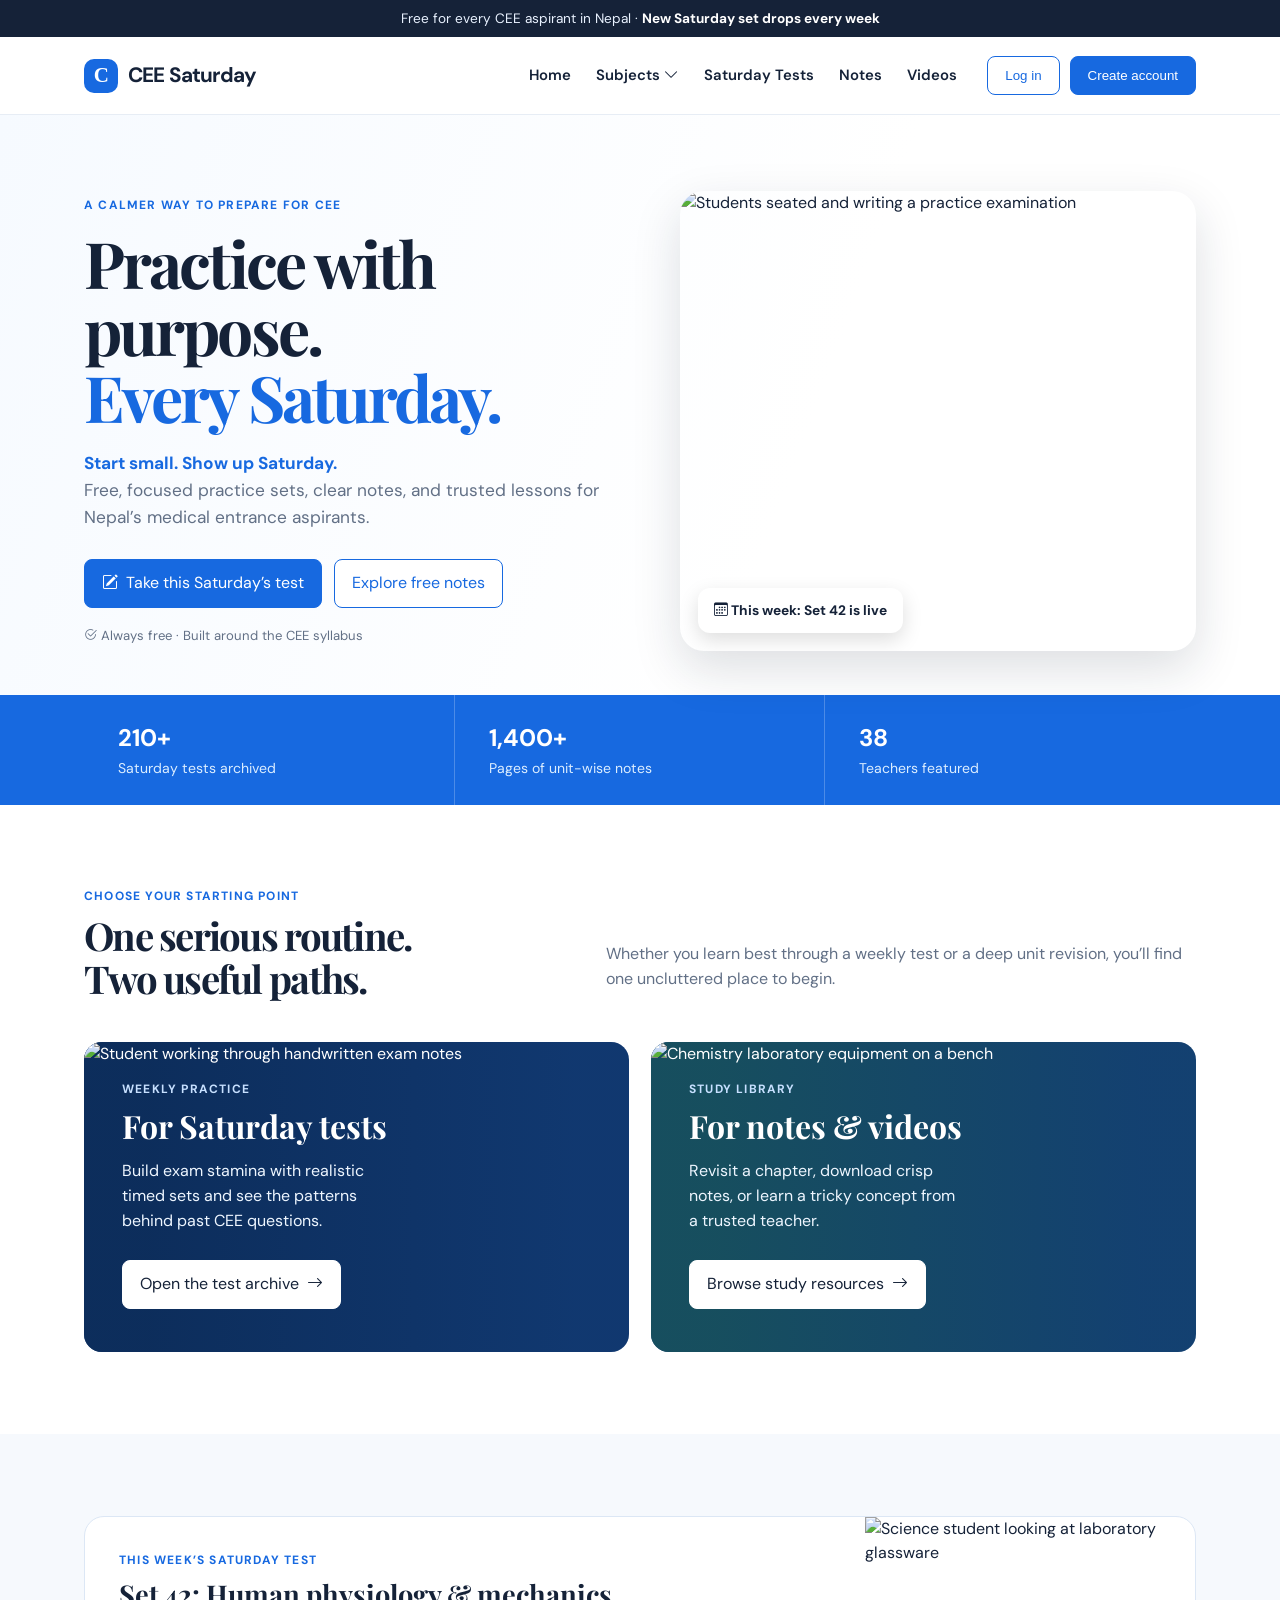
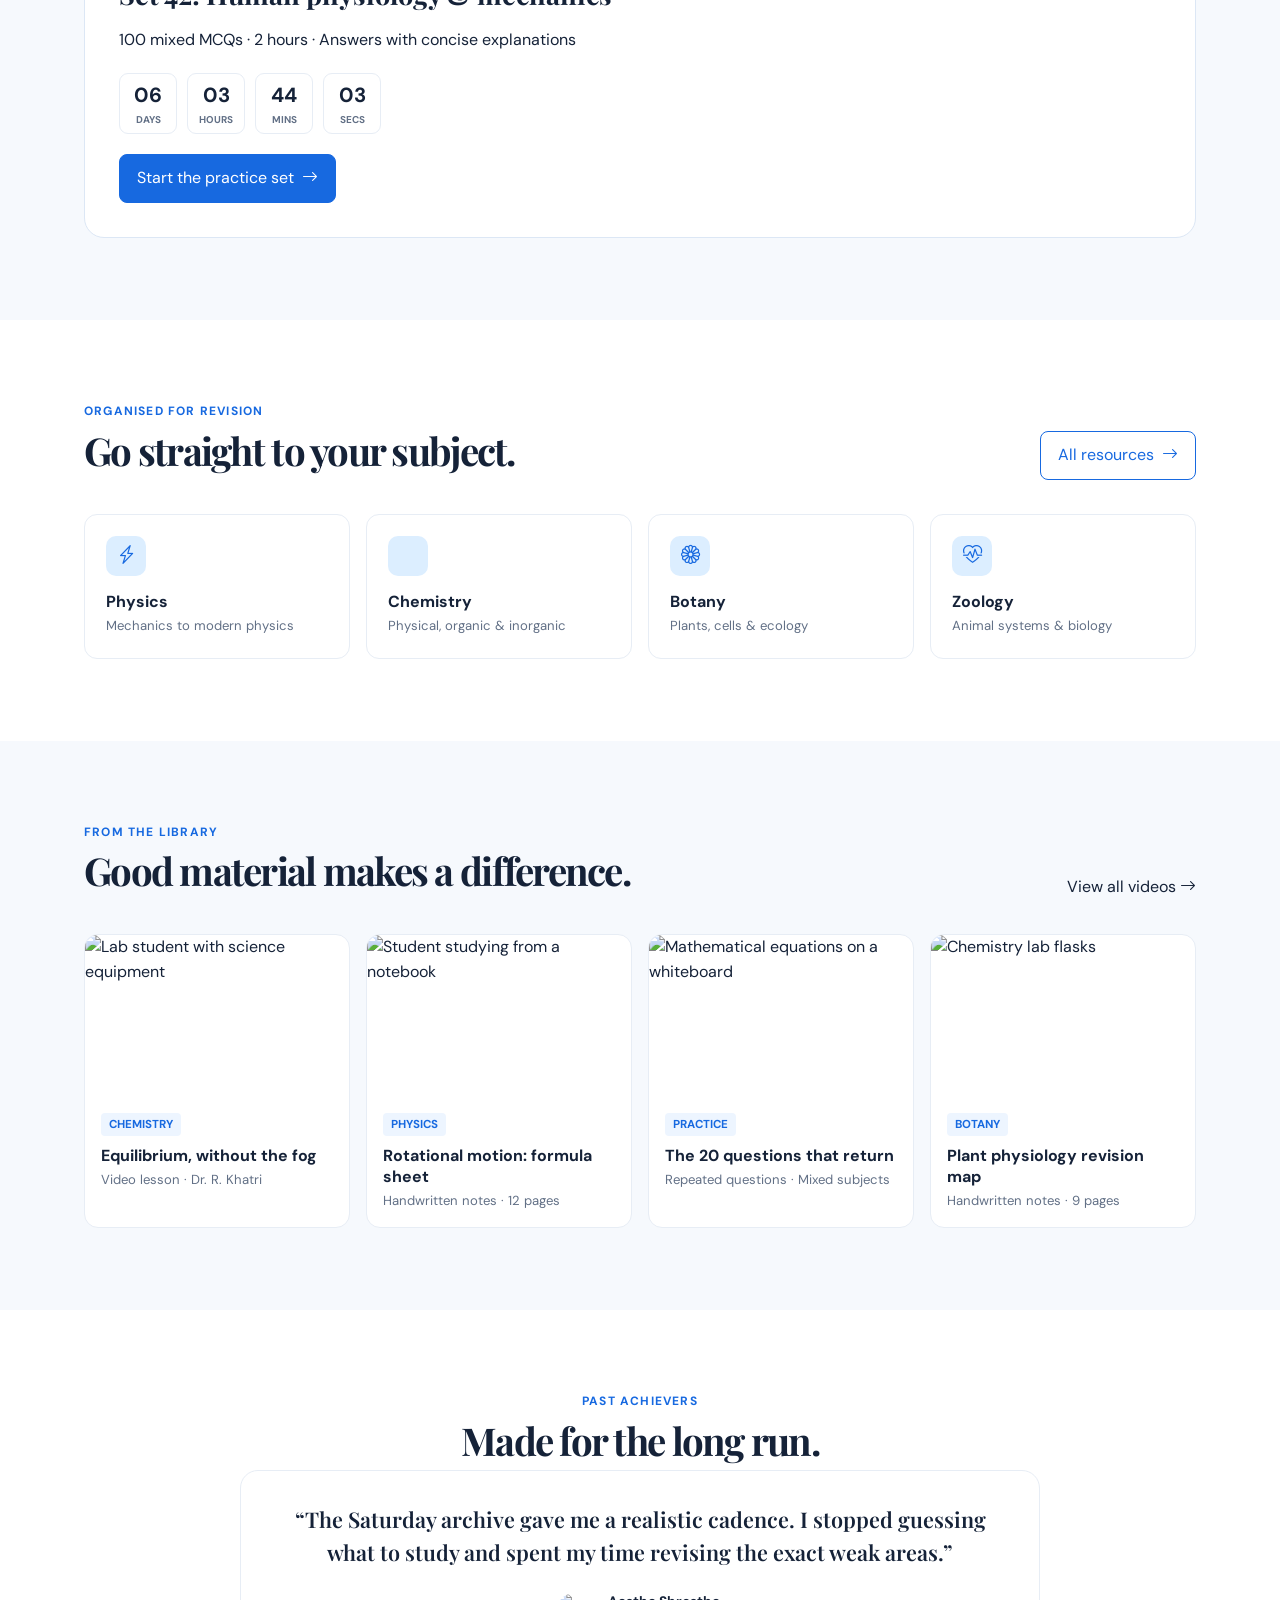
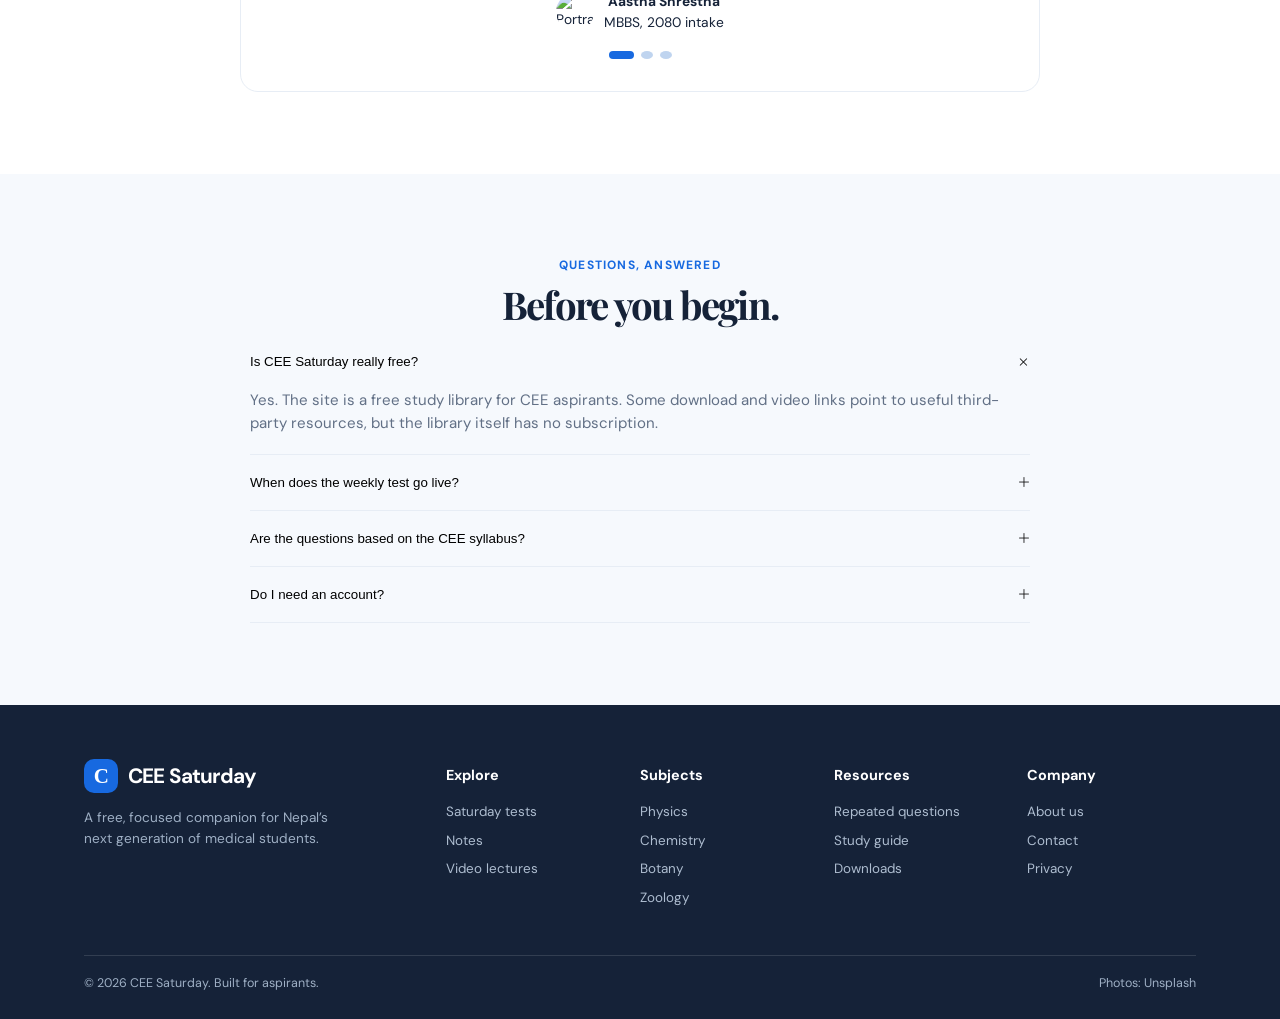
==== index.html @ 225acee4 "Initial commit" ====
<!doctype html><html lang="en"><head><meta charset="utf-8"><meta name="viewport" content="width=device-width,initial-scale=1"><title>CEE Saturday — Practice with purpose</title><meta name="description" content="Free Saturday practice sets, CEE notes and video lectures for Nepal medical entrance aspirants."><link rel="stylesheet" href="https://cdn.jsdelivr.net/npm/bootstrap-icons@1.11.3/font/bootstrap-icons.min.css"><link rel="stylesheet" href="styles.css"></head><body>
<div class="announcement">Free for every CEE aspirant in Nepal · <strong>New Saturday set drops every week</strong></div><header class="navbar"><div class="container nav-inner"><a class="brand" href="index.html"><span class="brand-mark">C</span>CEE Saturday</a><nav class="nav-links"><a href="index.html">Home</a><div class="subject-menu"><button class="subject-toggle">Subjects <i class="bi bi-chevron-down"></i></button><div class="mega"><a href="notes.html?subject=physics"><b>Physics</b>Notes · Videos · Questions</a><a href="notes.html?subject=chemistry"><b>Chemistry</b>Notes · Videos · Questions</a><a href="notes.html?subject=botany"><b>Botany</b>Notes · Videos · Questions</a><a href="notes.html?subject=zoology"><b>Zoology</b>Notes · Videos · Questions</a></div></div><a href="saturday-tests.html">Saturday Tests</a><a href="notes.html">Notes</a><a href="videos.html">Videos</a></nav><div class="nav-actions"><button class="btn btn-outline" data-auth>Log in</button><button class="btn" data-auth>Create account</button></div><button class="mobile-toggle" aria-label="Open navigation"><i class="bi bi-list"></i></button></div></header>
<main><section class="hero"><div class="container hero-grid"><div><div class="eyebrow">A calmer way to prepare for CEE</div><h1>Practice with purpose.<br><em>Every Saturday.</em></h1><p><span class="typing" id="typewriter">Start small. Show up Saturday.</span><br>Free, focused practice sets, clear notes, and trusted lessons for Nepal’s medical entrance aspirants.</p><div class="hero-actions"><a href="saturday-tests.html" class="btn"><i class="bi bi-pencil-square"></i> Take this Saturday’s test</a><a href="notes.html" class="btn btn-outline">Explore free notes</a></div><div class="hero-note"><i class="bi bi-check2-circle"></i> Always free · Built around the CEE syllabus</div></div><div class="hero-photo"><img src="https://images.unsplash.com/photo-1529390079861-591de354faf5?auto=format&fit=crop&w=1000&q=85" alt="Students seated and writing a practice examination"><div class="photo-label"><i class="bi bi-calendar3"></i> This week: Set 42 is live</div></div></div></section>
<section class="stats"><div class="container stats-grid"><div class="stat"><strong>210+</strong><span>Saturday tests archived</span></div><div class="stat"><strong>1,400+</strong><span>Pages of unit-wise notes</span></div><div class="stat"><strong>38</strong><span>Teachers featured</span></div></div></section>
<section class="section"><div class="container"><div class="section-top"><div><div class="eyebrow">Choose your starting point</div><h2>One serious routine.<br>Two useful paths.</h2></div><p class="section-sub">Whether you learn best through a weekly test or a deep unit revision, you’ll find one uncluttered place to begin.</p></div><div class="path-grid"><article class="path"><img src="https://images.unsplash.com/photo-1434030216411-0b793f4b4173?auto=format&fit=crop&w=1000&q=85" alt="Student working through handwritten exam notes"><div class="eyebrow" style="color:#c7e0ff">WEEKLY PRACTICE</div><h3>For Saturday tests</h3><p>Build exam stamina with realistic timed sets and see the patterns behind past CEE questions.</p><a class="btn" href="saturday-tests.html">Open the test archive <i class="bi bi-arrow-right"></i></a></article><article class="path"><img src="https://images.unsplash.com/photo-1532187863486-abf9dbad1b69?auto=format&fit=crop&w=1000&q=85" alt="Chemistry laboratory equipment on a bench"><div class="eyebrow" style="color:#c7e0ff">STUDY LIBRARY</div><h3>For notes & videos</h3><p>Revisit a chapter, download crisp notes, or learn a tricky concept from a trusted teacher.</p><a class="btn" href="notes.html">Browse study resources <i class="bi bi-arrow-right"></i></a></article></div></div></section>
<section class="section alt"><div class="container"><div class="test-banner"><div class="test-copy"><div class="eyebrow">This week’s Saturday test</div><h3>Set 42: Human physiology & mechanics</h3><p>100 mixed MCQs · 2 hours · Answers with concise explanations</p><div class="countdown"><span id="days">00<small>days</small></span><span id="hours">00<small>hours</small></span><span id="mins">00<small>mins</small></span><span id="secs">00<small>secs</small></span></div><a href="#" id="launchTest" class="btn">Start the practice set <i class="bi bi-arrow-right"></i></a></div><div class="test-photo"><img src="https://images.unsplash.com/photo-1532094349884-543bc11b234d?auto=format&fit=crop&w=700&q=85" alt="Science student looking at laboratory glassware"></div></div></div></section>
<section class="section"><div class="container"><div class="section-top"><div><div class="eyebrow">Organised for revision</div><h2>Go straight to your subject.</h2></div><a class="btn btn-outline" href="notes.html">All resources <i class="bi bi-arrow-right"></i></a></div><div class="subject-grid"><a class="subject-card" href="notes.html?subject=physics"><div class="subject-icon"><i class="bi bi-lightning-charge"></i></div><h3>Physics</h3><p>Mechanics to modern physics</p></a><a class="subject-card" href="notes.html?subject=chemistry"><div class="subject-icon"><i class="bi bi-flask"></i></div><h3>Chemistry</h3><p>Physical, organic & inorganic</p></a><a class="subject-card" href="notes.html?subject=botany"><div class="subject-icon"><i class="bi bi-flower1"></i></div><h3>Botany</h3><p>Plants, cells & ecology</p></a><a class="subject-card" href="notes.html?subject=zoology"><div class="subject-icon"><i class="bi bi-heart-pulse"></i></div><h3>Zoology</h3><p>Animal systems & biology</p></a></div></div></section>
<section class="section alt"><div class="container"><div class="section-top"><div><div class="eyebrow">From the library</div><h2>Good material makes a difference.</h2></div><a href="videos.html">View all videos <i class="bi bi-arrow-right"></i></a></div><div class="featured-grid"><article class="feature"><img src="https://images.unsplash.com/photo-1532094349884-543bc11b234d?auto=format&fit=crop&w=500&q=80" alt="Lab student with science equipment"><div class="feature-body"><span class="tag">CHEMISTRY</span><h3>Equilibrium, without the fog</h3><p>Video lesson · Dr. R. Khatri</p></div></article><article class="feature"><img src="https://images.unsplash.com/photo-1516321318423-f06f85e504b3?auto=format&fit=crop&w=500&q=80" alt="Student studying from a notebook"><div class="feature-body"><span class="tag">PHYSICS</span><h3>Rotational motion: formula sheet</h3><p>Handwritten notes · 12 pages</p></div></article><article class="feature"><img src="https://images.unsplash.com/photo-1509223197845-458d87318791?auto=format&fit=crop&w=500&q=80" alt="Mathematical equations on a whiteboard"><div class="feature-body"><span class="tag">PRACTICE</span><h3>The 20 questions that return</h3><p>Repeated questions · Mixed subjects</p></div></article><article class="feature"><img src="https://images.unsplash.com/photo-1532187863486-abf9dbad1b69?auto=format&fit=crop&w=500&q=80" alt="Chemistry lab flasks"><div class="feature-body"><span class="tag">BOTANY</span><h3>Plant physiology revision map</h3><p>Handwritten notes · 9 pages</p></div></article></div></div></section>
<section class="section"><div class="container"><div style="text-align:center"><div class="eyebrow">Past achievers</div><h2>Made for the long run.</h2></div><div class="testimonial"><p class="quote" id="quote">“The Saturday archive gave me a realistic cadence. I stopped guessing what to study and spent my time revising the exact weak areas.”</p><div class="person"><img src="https://images.unsplash.com/photo-1494790108377-be9c29b29330?auto=format&fit=crop&w=100&q=80" alt="Portrait of Aastha Shrestha"><span><strong id="personName">Aastha Shrestha</strong><br><span id="personRole">MBBS, 2080 intake</span></span></div><div class="dots"><button class="active" aria-label="Testimonial 1"></button><button aria-label="Testimonial 2"></button><button aria-label="Testimonial 3"></button></div></div></div></section>
<section class="section alt"><div class="container"><div style="text-align:center"><div class="eyebrow">Questions, answered</div><h2>Before you begin.</h2></div><div class="faq"><div class="faq-item open"><button class="faq-q">Is CEE Saturday really free? <i class="bi bi-plus-lg"></i></button><div class="faq-a">Yes. The site is a free study library for CEE aspirants. Some download and video links point to useful third-party resources, but the library itself has no subscription.</div></div><div class="faq-item"><button class="faq-q">When does the weekly test go live? <i class="bi bi-plus-lg"></i></button><div class="faq-a">A fresh practice set is published every Saturday at 9:00 AM Nepal time. Earlier sets remain available in the archive.</div></div><div class="faq-item"><button class="faq-q">Are the questions based on the CEE syllabus? <i class="bi bi-plus-lg"></i></button><div class="faq-a">Yes. The practice sets and resources are organised around Physics, Chemistry, Botany, and Zoology units commonly covered in CEE preparation.</div></div><div class="faq-item"><button class="faq-q">Do I need an account? <i class="bi bi-plus-lg"></i></button><div class="faq-a">No. You can browse everything without an account. An account could be used later to save progress when a real authentication service is connected.</div></div></div></div></section></main>
<footer><div class="container"><div class="footer-grid"><div><a class="brand" href="index.html"><span class="brand-mark">C</span>CEE Saturday</a><p>A free, focused companion for Nepal’s next generation of medical students.</p></div><div class="footer-col"><h4>Explore</h4><a href="saturday-tests.html">Saturday tests</a><a href="notes.html">Notes</a><a href="videos.html">Video lectures</a></div><div class="footer-col"><h4>Subjects</h4><a href="notes.html?subject=physics">Physics</a><a href="notes.html?subject=chemistry">Chemistry</a><a href="notes.html?subject=botany">Botany</a><a href="notes.html?subject=zoology">Zoology</a></div><div class="footer-col"><h4>Resources</h4><a href="saturday-tests.html#repeated">Repeated questions</a><a href="#faq">Study guide</a><a href="notes.html">Downloads</a></div><div class="footer-col"><h4>Company</h4><a href="#">About us</a><a href="#">Contact</a><a href="#">Privacy</a></div></div><div class="footer-bottom"><span>© 2026 CEE Saturday. Built for aspirants.</span><span>Photos: Unsplash</span></div></div></footer>
<div class="modal" id="authModal" role="dialog" aria-modal="true" aria-labelledby="authTitle"><div class="modal-card"><button id="closeModal" class="close" aria-label="Close">×</button><h2 id="authTitle">Welcome to CEE Saturday</h2><p>Save your practice journey when sign-in is connected.</p><label for="authEmail">Email address</label><input id="authEmail" type="email" placeholder="you@example.com"><button class="btn" style="width:100%">Continue with email</button><div class="auth-social"><button><i class="bi bi-google"></i> Continue with Google</button><button><i class="bi bi-facebook"></i> Continue with Facebook</button></div><p class="auth-note">Demo interface only: Google, Facebook, and email sign-in require an auth service such as Firebase Auth to work.</p></div></div><div class="loader-overlay" id="loader"><div><div class="loader-ring"></div><div class="loader-text" id="loaderText">Loading Physics · Chemistry · Botany · Zoology</div><div class="loader-sub" id="loaderSub">Preparing your practice set</div></div></div><script src="script.js"></script></body></html>
---- styles.css ----
@import url('https://fonts.googleapis.com/css2?family=DM+Sans:wght@400;500;600;700&family=Playfair+Display:wght@600;700&display=swap');
:root{--blue:#1769e0;--ink:#152238;--muted:#627086;--line:#e7edf5;--pale:#f6f9fd;--aqua:#dceeff;--yellow:#fff0ba;--radius:18px}*{box-sizing:border-box}html{scroll-behavior:smooth}body{margin:0;font-family:'DM Sans',sans-serif;color:var(--ink);background:#fff;line-height:1.55;animation:pageFadeIn .45s ease}@keyframes pageFadeIn{from{opacity:0;transform:translateY(6px)}to{opacity:1;transform:none}}a{color:inherit;text-decoration:none}img{max-width:100%;display:block}.container{max-width:1160px;margin:auto;padding:0 24px}.announcement{background:#152238;color:#e9f2ff;text-align:center;font-size:.85rem;padding:8px}.announcement strong{color:white}.navbar{height:78px;border-bottom:1px solid var(--line);display:flex;align-items:center;background:rgba(255,255,255,.96);position:sticky;top:0;z-index:20}.nav-inner{display:flex;align-items:center;width:100%;gap:30px}.brand{font-size:1.3rem;font-weight:700;letter-spacing:-.04em;display:flex;align-items:center;gap:10px;white-space:nowrap}.brand-mark{width:34px;height:34px;background:var(--blue);border-radius:10px;color:#fff;display:grid;place-items:center;font-family:Georgia;font-size:21px}.nav-links{display:flex;align-items:center;gap:25px;margin-left:auto;font-size:.93rem;font-weight:600}.nav-links>a,.subject-toggle{padding:26px 0;cursor:pointer;border:0;background:transparent;color:var(--ink);font:inherit}.nav-links>a:hover,.subject-toggle:hover{color:var(--blue)}.nav-actions{display:flex;gap:10px}.btn{display:inline-flex;align-items:center;justify-content:center;gap:8px;border:1px solid var(--blue);background:var(--blue);color:#fff;border-radius:8px;padding:11px 17px;font:600 .9rem inherit;cursor:pointer;transition:.2s}.btn:hover{transform:translateY(-1px);background:#0759c8}.btn-outline{background:#fff;color:var(--blue)}.btn-outline:hover{background:#eef6ff}.btn-dark{background:#152238;border-color:#152238}.mega{position:absolute;top:69px;left:50%;transform:translateX(-50%);width:min(720px,90vw);padding:20px;background:#fff;border:1px solid var(--line);box-shadow:0 20px 50px #12213a24;border-radius:0 0 16px 16px;display:none;grid-template-columns:repeat(4,1fr);gap:10px}.subject-menu{position:relative}.subject-menu:hover .mega,.subject-menu:focus-within .mega{display:grid}.mega a{padding:14px;border-radius:10px;background:var(--pale);font-size:.82rem}.mega a:hover{background:var(--aqua);color:var(--blue)}.mega b{display:block;font-size:.96rem;margin-bottom:4px}.mobile-toggle{display:none;margin-left:auto;border:0;background:none;font-size:1.5rem}.hero{padding:76px 0 44px;background:linear-gradient(110deg,#f6faff 0%,#fff 62%)}.hero-grid{display:grid;grid-template-columns:1.02fr .98fr;gap:58px;align-items:center}.eyebrow{color:var(--blue);font-weight:700;text-transform:uppercase;letter-spacing:.1em;font-size:.75rem}.hero h1,h2{letter-spacing:-.045em;line-height:1.12}.hero h1{font:700 clamp(2.65rem,5vw,4.6rem)/1.05 'Playfair Display',serif;margin:14px 0 20px}.hero h1 em{color:var(--blue);font-style:normal}.hero p{color:var(--muted);font-size:1.08rem;max-width:520px}.typing{color:var(--blue);font-weight:700;display:inline-block;min-width:190px}.hero-actions{display:flex;gap:12px;flex-wrap:wrap;margin-top:28px}.hero-note{margin-top:18px;font-size:.82rem;color:var(--muted)}.hero-photo{height:460px;border-radius:24px;overflow:hidden;position:relative;box-shadow:0 18px 48px #15223825}.hero-photo img{width:100%;height:100%;object-fit:cover}.photo-label{position:absolute;bottom:18px;left:18px;background:#fff;padding:12px 16px;border-radius:12px;box-shadow:0 7px 20px #0002;font-size:.86rem;font-weight:700}.stats{background:var(--blue);color:#fff}.stats-grid{display:grid;grid-template-columns:repeat(3,1fr)}.stat{padding:24px 34px;border-right:1px solid #ffffff3b}.stat:last-child{border:0}.stat strong{font-size:1.5rem;display:block}.stat span{font-size:.88rem;color:#dceeff}.section{padding:82px 0}.section.alt{background:var(--pale)}.section-top{display:flex;align-items:end;justify-content:space-between;gap:20px;margin-bottom:34px}.section h2{font:700 clamp(2rem,3vw,2.8rem)/1.12 'Playfair Display',serif;margin:8px 0}.section-sub{color:var(--muted);max-width:590px}.path-grid{display:grid;grid-template-columns:1fr 1fr;gap:22px}.path{min-height:310px;border-radius:var(--radius);padding:38px;color:#fff;position:relative;overflow:hidden;background:#123c77}.path:before{content:'';position:absolute;inset:0;background:linear-gradient(90deg,#0c2c59e8 12%,#0c2c5940 90%)}.path:nth-child(2):before{background:linear-gradient(90deg,#17505ce8 12%,#17505c3c 90%)}.path img{position:absolute;inset:0;width:100%;height:100%;object-fit:cover;z-index:0}.path>*:not(img){position:relative;z-index:1}.path h3{font:700 2rem/1.1 'Playfair Display',serif;margin:10px 0}.path p{max-width:270px;color:#eef6ff}.path .btn{margin-top:10px;background:#fff;color:var(--ink);border-color:#fff}.test-banner{border:1px solid #dce7f5;border-radius:20px;overflow:hidden;display:grid;grid-template-columns:1fr 330px;background:#fff}.test-copy{padding:34px}.test-copy h3{font:700 1.7rem 'Playfair Display',serif;margin:7px 0}.countdown{display:flex;gap:10px;margin:20px 0}.countdown span{border:1px solid var(--line);border-radius:9px;width:58px;padding:6px;text-align:center;font-size:1.28rem;font-weight:700}.countdown small{display:block;color:var(--muted);font-size:.62rem;text-transform:uppercase}.test-photo{height:100%}.test-photo img{height:100%;width:100%;object-fit:cover}.subject-grid,.featured-grid{display:grid;grid-template-columns:repeat(4,1fr);gap:16px}.subject-card{background:#fff;border:1px solid var(--line);padding:21px;border-radius:13px;transition:.2s}.subject-card:hover{border-color:var(--blue);box-shadow:0 10px 24px #1c69d61a;transform:translateY(-2px)}.subject-icon{background:var(--aqua);color:var(--blue);width:40px;height:40px;border-radius:10px;display:grid;place-items:center;font-size:1.2rem}.subject-card h3{margin:14px 0 2px;font-size:1rem}.subject-card p{font-size:.82rem;color:var(--muted);margin:0}.feature{border:1px solid var(--line);border-radius:14px;overflow:hidden;background:#fff}.feature img{height:160px;width:100%;object-fit:cover}.feature-body{padding:16px}.tag{font-size:.72rem;font-weight:700;color:var(--blue);background:#edf5ff;padding:4px 8px;border-radius:4px}.feature h3{font-size:1rem;line-height:1.3;margin:10px 0 3px}.feature p{font-size:.82rem;color:var(--muted);margin:0}.testimonial{background:#fff;border:1px solid var(--line);border-radius:18px;padding:32px;max-width:800px;margin:auto;text-align:center}.quote{font:600 1.35rem/1.55 'Playfair Display',serif;margin:0}.person{display:flex;gap:10px;justify-content:center;align-items:center;margin-top:21px;font-size:.86rem}.person img{height:38px;width:38px;object-fit:cover;border-radius:50%}.dots{display:flex;justify-content:center;gap:7px;margin-top:18px}.dots button{height:8px;width:8px;border-radius:50%;border:0;background:#bfd4ef;cursor:pointer}.dots button.active{width:25px;border-radius:8px;background:var(--blue)}.faq{max-width:780px;margin:auto}.faq-item{border-bottom:1px solid var(--line)}.faq-q{width:100%;border:0;background:none;padding:20px 0;text-align:left;font:600 1rem inherit;display:flex;justify-content:space-between;cursor:pointer}.faq-a{display:none;color:var(--muted);padding:0 30px 19px 0;font-size:.94rem}.faq-item.open .faq-a{display:block}.faq-item.open .faq-q i{transform:rotate(45deg)}footer{background:#152238;color:#d4deec;padding:54px 0 26px}footer .brand{color:#fff}footer p{color:#9fb0c5;font-size:.85rem;max-width:260px}.footer-grid{display:grid;grid-template-columns:2fr repeat(4,1fr);gap:25px}.footer-col h4{color:#fff;font-size:.9rem;margin:5px 0 15px}.footer-col a{display:block;color:#aebdd0;font-size:.84rem;margin:8px 0}.footer-col a:hover{color:#fff}.footer-bottom{border-top:1px solid #ffffff20;margin-top:38px;padding-top:18px;font-size:.78rem;color:#9fb0c5;display:flex;justify-content:space-between}.page-head{padding:70px 0 45px;background:var(--pale)}.page-head h1{font:700 clamp(2.5rem,4vw,3.8rem)/1.1 'Playfair Display',serif;letter-spacing:-.04em;margin:10px 0}.filterbar{display:flex;gap:9px;flex-wrap:wrap;margin-bottom:28px}.filter{border:1px solid var(--line);background:#fff;border-radius:30px;padding:8px 15px;cursor:pointer;font:600 .84rem inherit;color:var(--muted)}.filter.active,.filter:hover{background:var(--blue);color:#fff;border-color:var(--blue)}.archive-grid{display:grid;grid-template-columns:repeat(3,1fr);gap:18px}.archive-card{border:1px solid var(--line);border-radius:14px;padding:21px;background:#fff}.archive-card h3{margin:10px 0;font-size:1.15rem}.archive-card p{color:var(--muted);font-size:.88rem}.meta{display:flex;gap:10px;color:var(--muted);font-size:.78rem;margin-bottom:15px}.repeat-list{display:grid;gap:12px}.repeat-q{border:1px solid var(--line);border-radius:12px;padding:17px;display:flex;justify-content:space-between;gap:15px;align-items:center}.repeat-q h3{font-size:.98rem;margin:3px 0}.appear{white-space:nowrap;text-align:right;font-size:.77rem;color:var(--blue);font-weight:700}.note-card{display:flex;border:1px solid var(--line);border-radius:13px;overflow:hidden;background:#fff}.note-card img{width:130px;object-fit:cover}.note-card>div{padding:16px}.note-card h3{font-size:1rem;margin:7px 0}.note-card p{font-size:.8rem;margin:0 0 8px;color:var(--muted)}.video-card{border:1px solid var(--line);border-radius:14px;overflow:hidden}.video-thumb{position:relative}.video-thumb img{width:100%;height:170px;object-fit:cover}.play{position:absolute;inset:0;margin:auto;width:45px;height:45px;border-radius:50%;background:#fff;color:var(--blue);display:grid;place-items:center}.video-card>div:last-child{padding:15px}.video-card h3{font-size:1rem;margin:8px 0}.video-card p{font-size:.82rem;color:var(--muted);margin:0}.modal{position:fixed;inset:0;background:#0a1729aa;z-index:50;display:none;place-items:center;padding:16px}.modal.show{display:grid}.modal-card{position:relative;width:min(430px,100%);background:#fff;border-radius:17px;padding:31px}.close{position:absolute;right:16px;top:13px;border:0;background:none;font-size:1.5rem;cursor:pointer}.modal-card h2{font:700 1.8rem 'Playfair Display',serif;margin:0 0 5px}.modal-card p{color:var(--muted);font-size:.87rem}.modal input{width:100%;border:1px solid #ccd7e5;border-radius:7px;padding:11px;margin:6px 0 12px;font:inherit}.auth-social{display:grid;grid-template-columns:1fr 1fr;gap:8px;margin-top:14px}.auth-social button{padding:10px;background:#fff;border:1px solid var(--line);border-radius:7px;font:600 .83rem inherit;cursor:pointer}.auth-note{font-size:.72rem!important;margin-top:14px}.loader-overlay{position:fixed;inset:0;background:#122640f2;color:#fff;z-index:60;display:none;place-items:center;text-align:center}.loader-overlay.show{display:grid}.loader-ring{width:54px;height:54px;border:4px solid #ffffff33;border-top-color:#6cb5ff;border-radius:50%;animation:spin 1s linear infinite;margin:auto}.loader-text{margin-top:20px;font-size:1.05rem;font-weight:600}.loader-sub{color:#b5d8ff;font-size:.87rem}.loader-ready{color:#9ff0bc}@keyframes spin{to{transform:rotate(360deg)}}
@media(max-width:800px){.navbar{height:66px}.nav-links,.nav-actions{display:none}.mobile-toggle{display:block}.navbar.open .nav-links{display:flex;position:absolute;top:65px;left:0;right:0;background:#fff;padding:10px 24px 20px;flex-direction:column;align-items:flex-start;gap:0;border-bottom:1px solid var(--line)}.navbar.open .nav-links>a,.navbar.open .subject-toggle{padding:10px 0}.navbar.open .mega{display:none!important}.navbar.open .nav-actions{display:flex;position:absolute;top:258px;left:0;right:0;background:#fff;padding:0 24px 20px;border-bottom:1px solid var(--line)}.hero{padding-top:48px}.hero-grid,.path-grid,.test-banner{grid-template-columns:1fr}.hero-photo{height:300px;order:-1}.stats-grid{grid-template-columns:1fr}.stat{border-right:0;border-bottom:1px solid #ffffff3b;padding:15px 24px}.subject-grid,.featured-grid{grid-template-columns:1fr 1fr}.archive-grid{grid-template-columns:1fr}.test-photo{height:190px}.footer-grid{grid-template-columns:1fr 1fr}.footer-grid>div:first-child{grid-column:span 2}.page-head{padding:45px 0 32px}.repeat-q{align-items:flex-start;flex-direction:column}.appear{text-align:left}.section{padding:58px 0}}@media(max-width:480px){.container{padding:0 18px}.hero h1{font-size:2.65rem}.subject-grid,.featured-grid{grid-template-columns:1fr}.footer-grid{grid-template-columns:1fr 1fr}.nav-actions .btn{padding:9px 11px}.countdown span{width:52px}.note-card img{width:110px}}@media(prefers-reduced-motion:reduce){*,html{scroll-behavior:auto!important;animation-duration:.001ms!important;transition:none!important}}
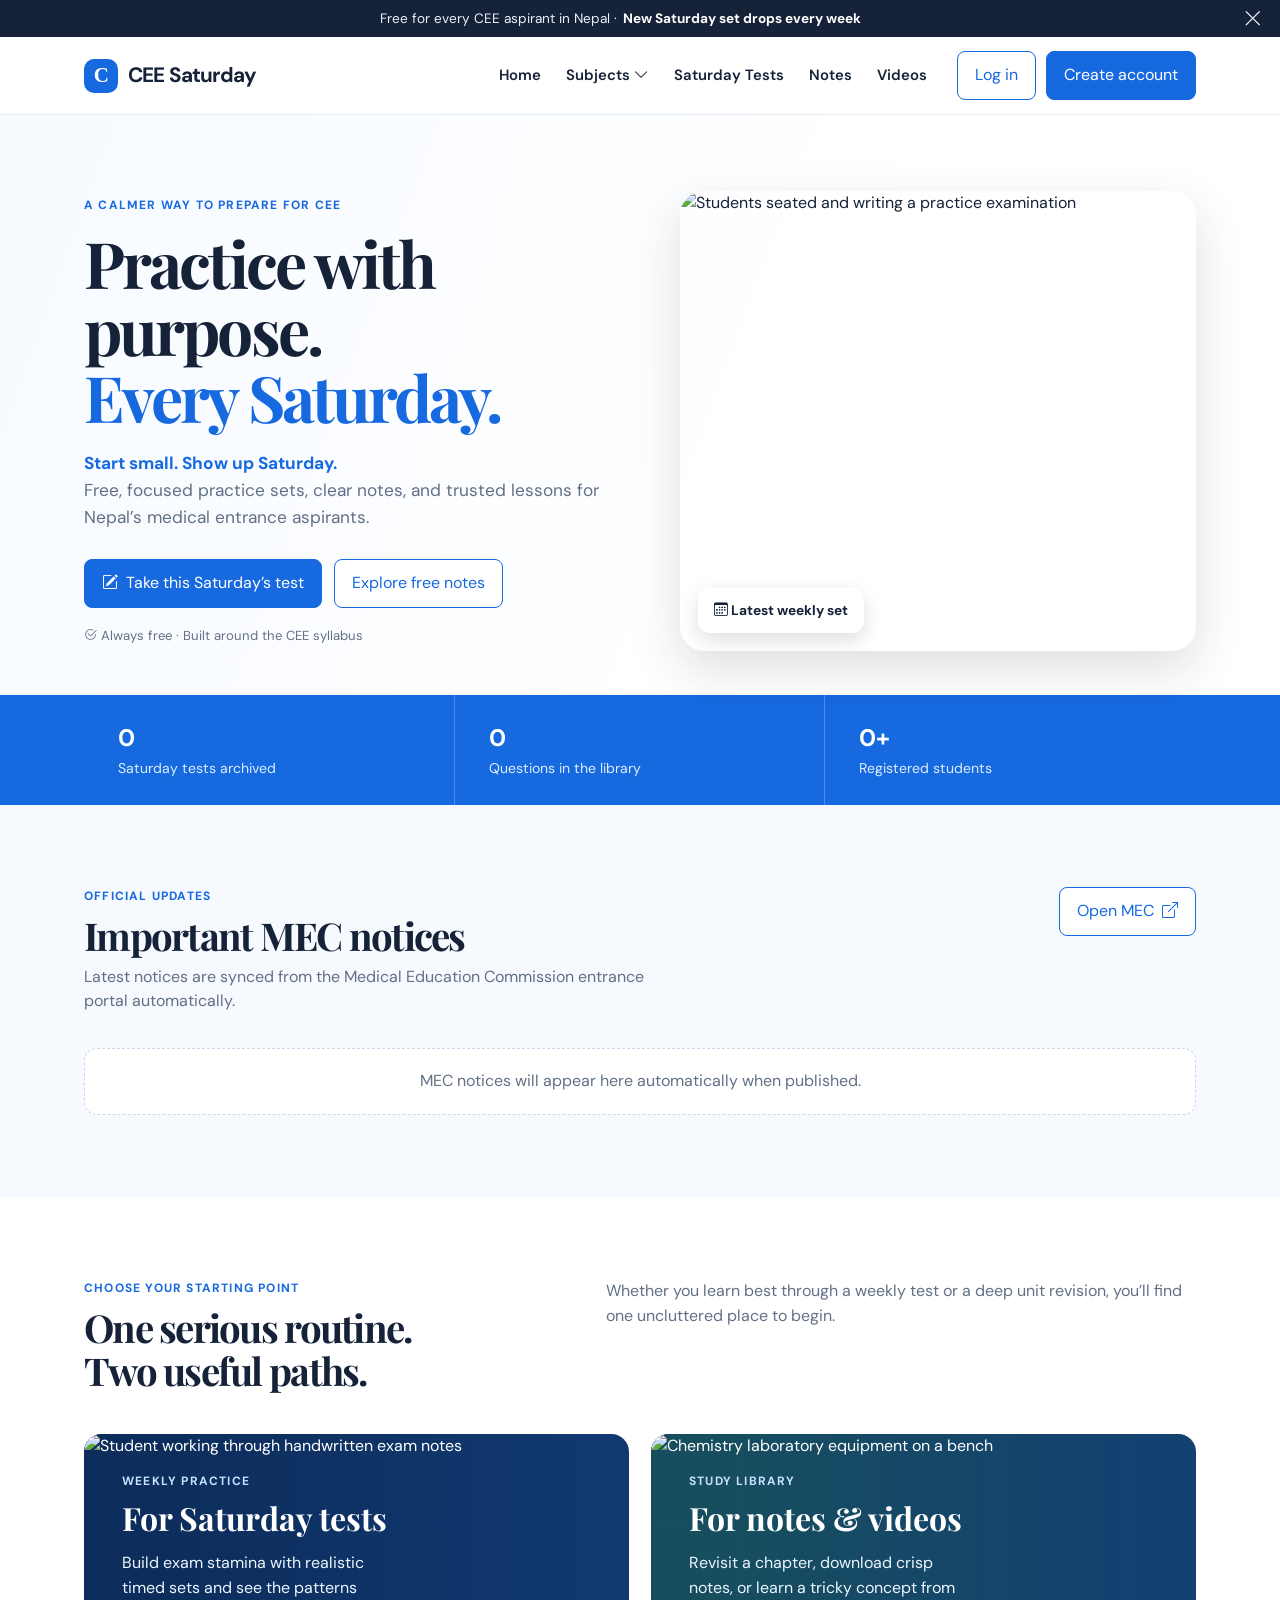
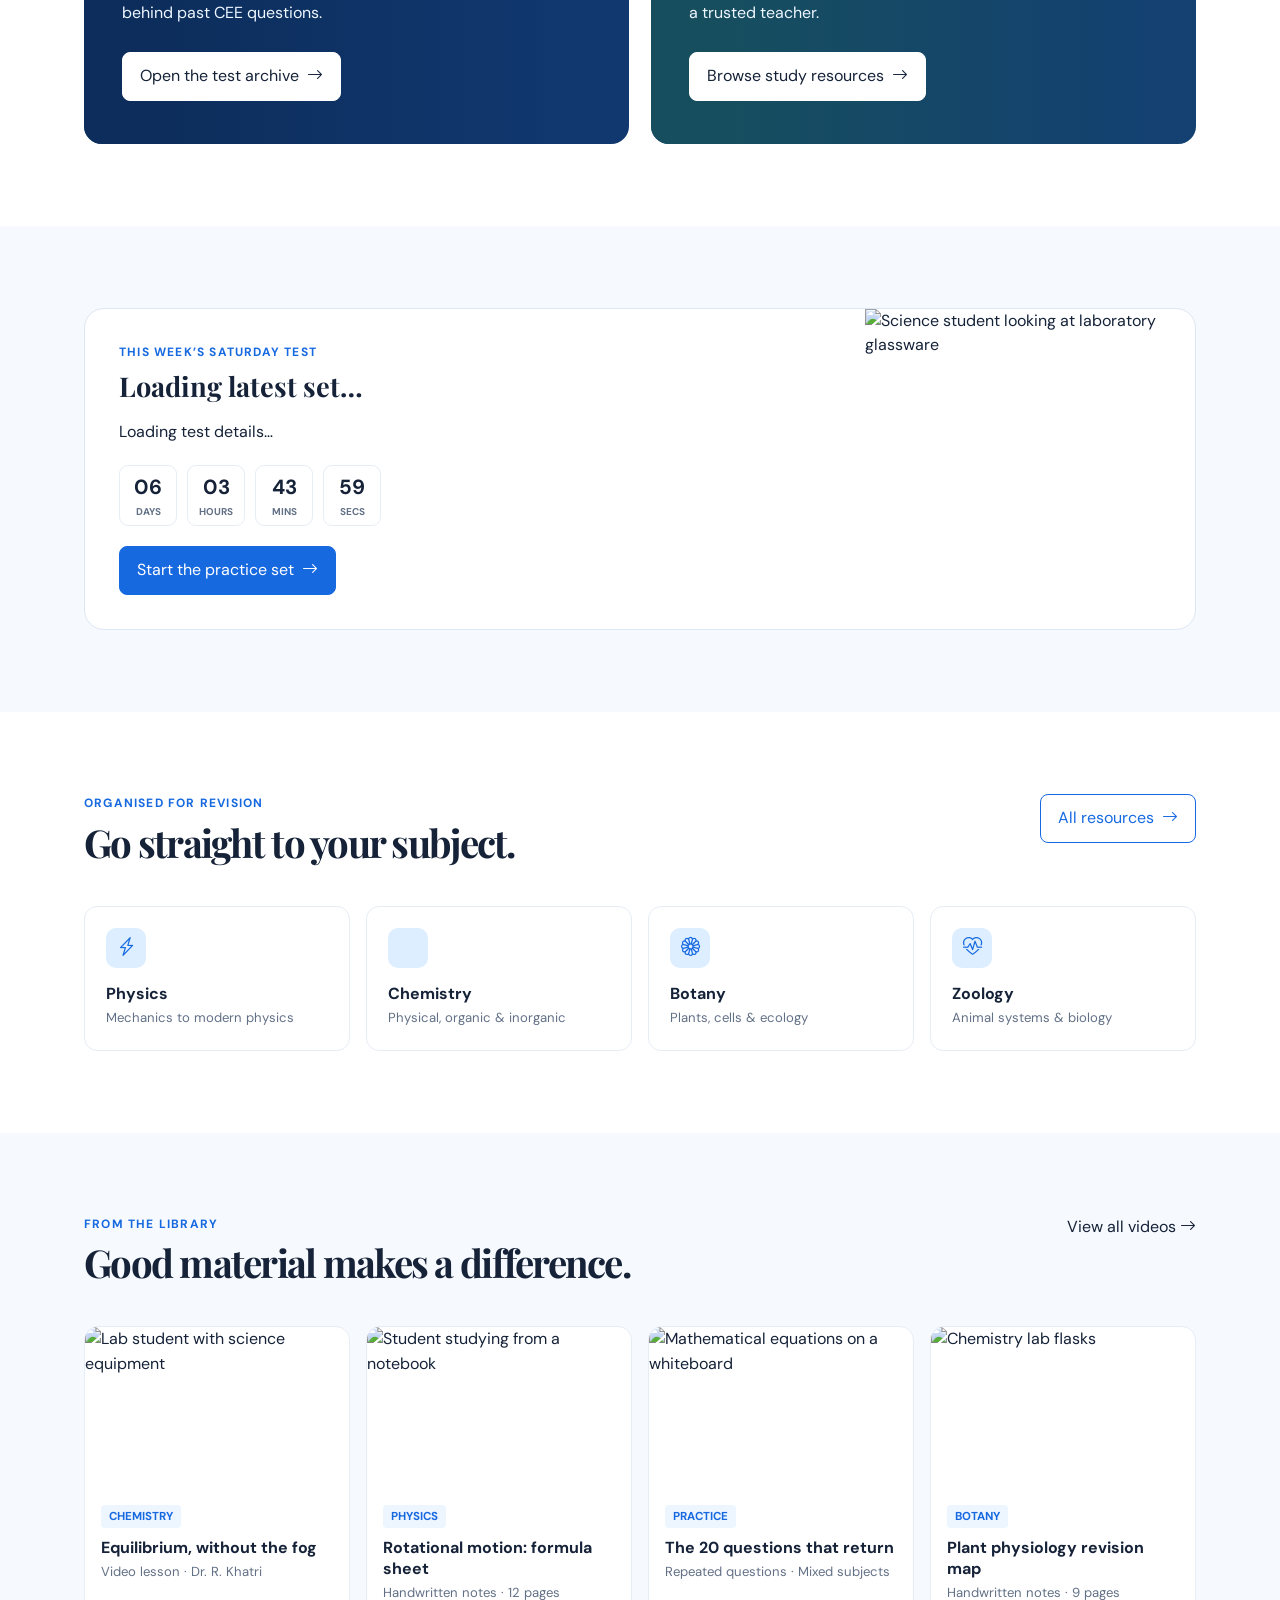
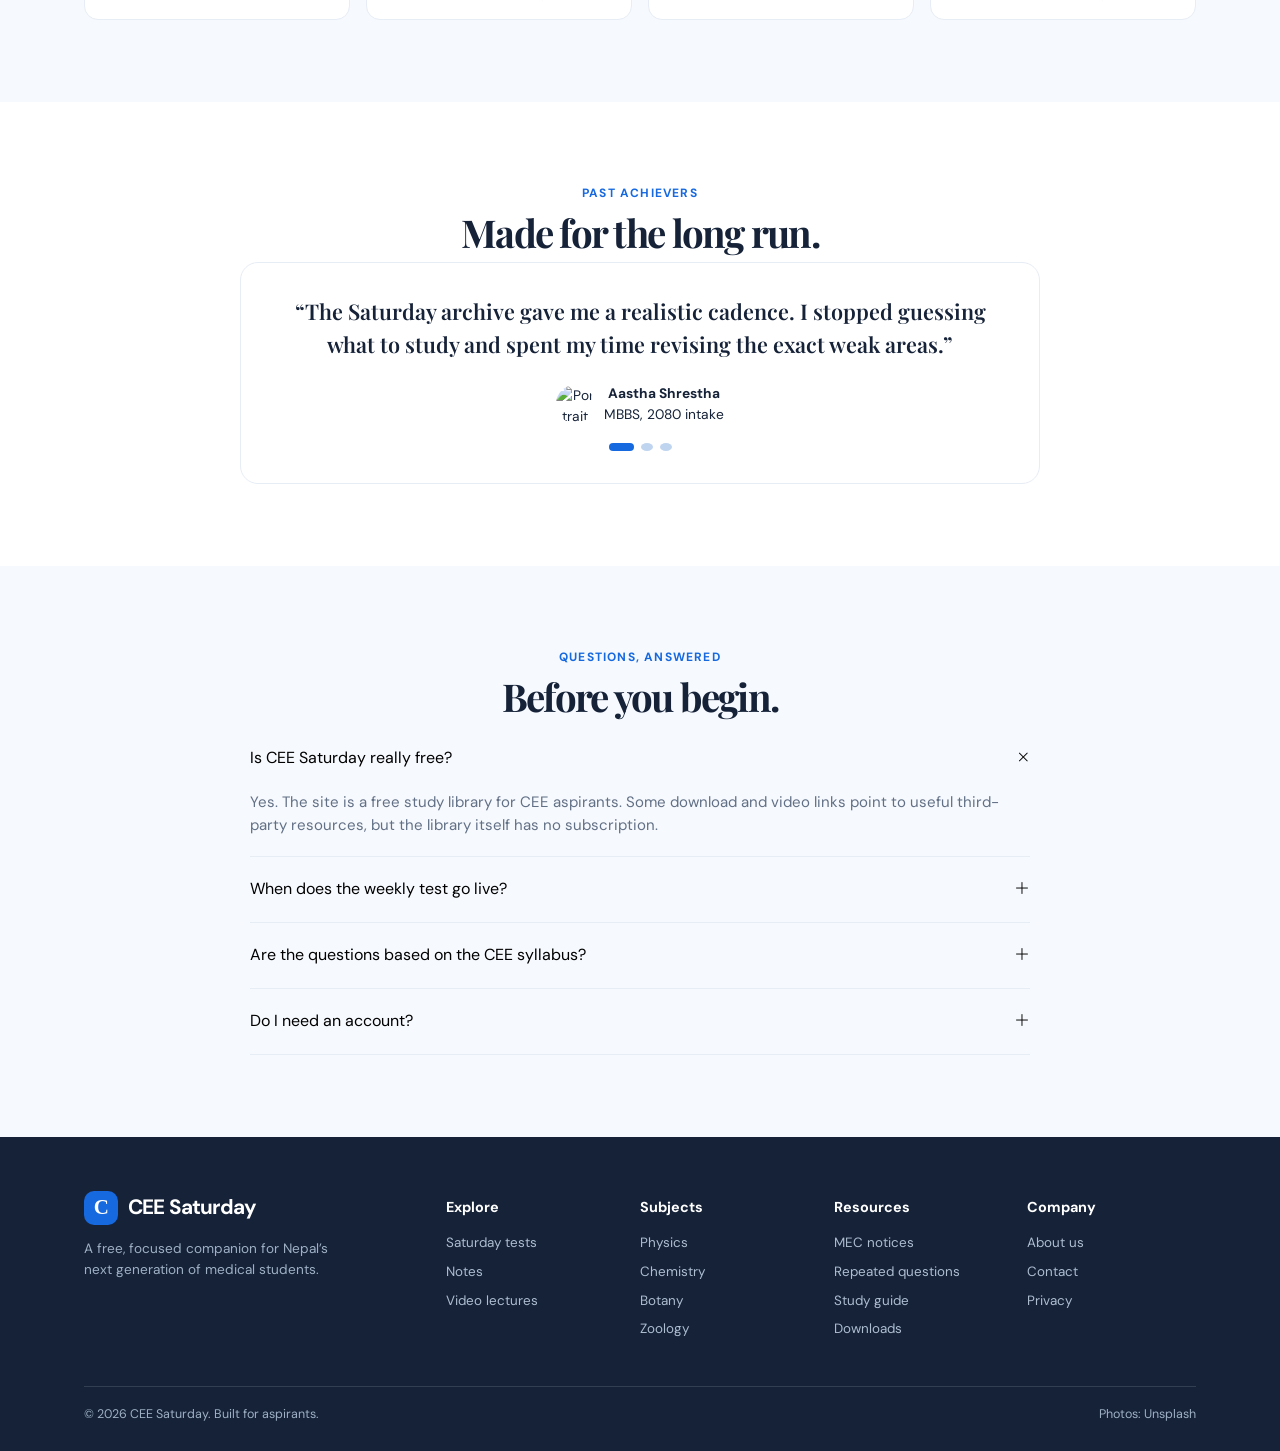
==== commit 6a9c8985: "dynamic changes" ====
--- a/index.html
+++ b/index.html
@@ -1,12 +1,14 @@
-<!doctype html><html lang="en"><head><meta charset="utf-8"><meta name="viewport" content="width=device-width,initial-scale=1"><title>CEE Saturday — Practice with purpose</title><meta name="description" content="Free Saturday practice sets, CEE notes and video lectures for Nepal medical entrance aspirants."><link rel="stylesheet" href="https://cdn.jsdelivr.net/npm/bootstrap-icons@1.11.3/font/bootstrap-icons.min.css"><link rel="stylesheet" href="styles.css"></head><body>
-<div class="announcement">Free for every CEE aspirant in Nepal · <strong>New Saturday set drops every week</strong></div><header class="navbar"><div class="container nav-inner"><a class="brand" href="index.html"><span class="brand-mark">C</span>CEE Saturday</a><nav class="nav-links"><a href="index.html">Home</a><div class="subject-menu"><button class="subject-toggle">Subjects <i class="bi bi-chevron-down"></i></button><div class="mega"><a href="notes.html?subject=physics"><b>Physics</b>Notes · Videos · Questions</a><a href="notes.html?subject=chemistry"><b>Chemistry</b>Notes · Videos · Questions</a><a href="notes.html?subject=botany"><b>Botany</b>Notes · Videos · Questions</a><a href="notes.html?subject=zoology"><b>Zoology</b>Notes · Videos · Questions</a></div></div><a href="saturday-tests.html">Saturday Tests</a><a href="notes.html">Notes</a><a href="videos.html">Videos</a></nav><div class="nav-actions"><button class="btn btn-outline" data-auth>Log in</button><button class="btn" data-auth>Create account</button></div><button class="mobile-toggle" aria-label="Open navigation"><i class="bi bi-list"></i></button></div></header>
-<main><section class="hero"><div class="container hero-grid"><div><div class="eyebrow">A calmer way to prepare for CEE</div><h1>Practice with purpose.<br><em>Every Saturday.</em></h1><p><span class="typing" id="typewriter">Start small. Show up Saturday.</span><br>Free, focused practice sets, clear notes, and trusted lessons for Nepal’s medical entrance aspirants.</p><div class="hero-actions"><a href="saturday-tests.html" class="btn"><i class="bi bi-pencil-square"></i> Take this Saturday’s test</a><a href="notes.html" class="btn btn-outline">Explore free notes</a></div><div class="hero-note"><i class="bi bi-check2-circle"></i> Always free · Built around the CEE syllabus</div></div><div class="hero-photo"><img src="https://images.unsplash.com/photo-1529390079861-591de354faf5?auto=format&fit=crop&w=1000&q=85" alt="Students seated and writing a practice examination"><div class="photo-label"><i class="bi bi-calendar3"></i> This week: Set 42 is live</div></div></div></section>
-<section class="stats"><div class="container stats-grid"><div class="stat"><strong>210+</strong><span>Saturday tests archived</span></div><div class="stat"><strong>1,400+</strong><span>Pages of unit-wise notes</span></div><div class="stat"><strong>38</strong><span>Teachers featured</span></div></div></section>
+<!doctype html><html lang="en"><head><meta charset="utf-8"><meta name="viewport" content="width=device-width,initial-scale=1"><title>CEE Saturday — Practice with purpose</title><meta name="description" content="Free Saturday practice sets, CEE notes and video lectures for Nepal medical entrance aspirants."><link rel="stylesheet" href="https://cdn.jsdelivr.net/npm/bootstrap-icons@1.11.3/font/bootstrap-icons.min.css"><link rel="stylesheet" href="styles.css"></head><body data-dynamic-site>
+<div class="announcement site-announcement">Free for every CEE aspirant in Nepal · <strong>New Saturday set drops every week</strong></div><header class="navbar"><div class="container nav-inner"><a class="brand" href="index.html"><span class="brand-mark">C</span>CEE Saturday</a><nav class="nav-links"><a href="index.html">Home</a><div class="subject-menu"><button type="button" class="subject-toggle" aria-expanded="false">Subjects <i class="bi bi-chevron-down"></i></button><div class="mega"><a href="notes.html?subject=physics"><b>Physics</b>Notes · Videos · Questions</a><a href="notes.html?subject=chemistry"><b>Chemistry</b>Notes · Videos · Questions</a><a href="notes.html?subject=botany"><b>Botany</b>Notes · Videos · Questions</a><a href="notes.html?subject=zoology"><b>Zoology</b>Notes · Videos · Questions</a></div></div><a href="saturday-tests.html">Saturday Tests</a><a href="notes.html">Notes</a><a href="videos.html">Videos</a></nav><div class="nav-actions"><button class="btn btn-outline" data-auth>Log in</button><button class="btn" data-auth>Create account</button></div><button type="button" class="mobile-toggle" aria-label="Open navigation" aria-expanded="false"><i class="bi bi-list"></i></button></div></header>
+<main><section class="hero"><div class="container hero-grid"><div><div class="eyebrow">A calmer way to prepare for CEE</div><h1>Practice with purpose.<br><em>Every Saturday.</em></h1><p><span class="typing" id="typewriter">Start small. Show up Saturday.</span><br>Free, focused practice sets, clear notes, and trusted lessons for Nepal’s medical entrance aspirants.</p><div class="hero-actions"><a href="saturday-tests.html" class="btn"><i class="bi bi-pencil-square"></i> Take this Saturday’s test</a><a href="notes.html" class="btn btn-outline">Explore free notes</a></div><div class="hero-note"><i class="bi bi-check2-circle"></i> Always free · Built around the CEE syllabus</div></div><div class="hero-photo"><img src="https://images.unsplash.com/photo-1529390079861-591de354faf5?auto=format&fit=crop&w=1000&q=85" alt="Students seated and writing a practice examination"><div class="photo-label"><i class="bi bi-calendar3"></i> <span data-week-label>Latest weekly set</span></div></div></div></section>
+<section class="stats"><div class="container stats-grid"><div class="stat"><strong data-stat-tests>0</strong><span>Saturday tests archived</span></div><div class="stat"><strong data-stat-questions>0</strong><span>Questions in the library</span></div><div class="stat"><strong data-stat-students>0+</strong><span>Registered students</span></div></div></section>
+<section class="section" id="studentProgress" hidden><div class="container"><div class="progress-home-card"><div><div class="eyebrow">Your learning progress</div><h2>Keep your CEE routine moving.</h2><p id="progressMeta" class="section-sub"></p></div><strong id="progressOverall" class="progress-number">0%</strong><div class="progress-track large"><span id="progressBar"></span></div><div id="subjectProgress" class="subject-progress-grid"></div><a class="btn btn-outline" href="profile.html">Open my profile <i class="bi bi-arrow-right"></i></a></div></div></section>
+<section class="section alt" id="notices" data-dynamic-site><div class="container"><div class="section-top"><div><div class="eyebrow">Official updates</div><h2>Important MEC notices</h2><p class="section-sub">Latest notices are synced from the Medical Education Commission entrance portal automatically.</p></div><a class="btn btn-outline" href="https://entrance.mec.gov.np/" target="_blank" rel="noopener noreferrer">Open MEC <i class="bi bi-box-arrow-up-right"></i></a></div><div class="notice-list" id="mecNoticeList"><div class="notice-empty">Loading official notices…</div></div></div></section>
 <section class="section"><div class="container"><div class="section-top"><div><div class="eyebrow">Choose your starting point</div><h2>One serious routine.<br>Two useful paths.</h2></div><p class="section-sub">Whether you learn best through a weekly test or a deep unit revision, you’ll find one uncluttered place to begin.</p></div><div class="path-grid"><article class="path"><img src="https://images.unsplash.com/photo-1434030216411-0b793f4b4173?auto=format&fit=crop&w=1000&q=85" alt="Student working through handwritten exam notes"><div class="eyebrow" style="color:#c7e0ff">WEEKLY PRACTICE</div><h3>For Saturday tests</h3><p>Build exam stamina with realistic timed sets and see the patterns behind past CEE questions.</p><a class="btn" href="saturday-tests.html">Open the test archive <i class="bi bi-arrow-right"></i></a></article><article class="path"><img src="https://images.unsplash.com/photo-1532187863486-abf9dbad1b69?auto=format&fit=crop&w=1000&q=85" alt="Chemistry laboratory equipment on a bench"><div class="eyebrow" style="color:#c7e0ff">STUDY LIBRARY</div><h3>For notes & videos</h3><p>Revisit a chapter, download crisp notes, or learn a tricky concept from a trusted teacher.</p><a class="btn" href="notes.html">Browse study resources <i class="bi bi-arrow-right"></i></a></article></div></div></section>
-<section class="section alt"><div class="container"><div class="test-banner"><div class="test-copy"><div class="eyebrow">This week’s Saturday test</div><h3>Set 42: Human physiology & mechanics</h3><p>100 mixed MCQs · 2 hours · Answers with concise explanations</p><div class="countdown"><span id="days">00<small>days</small></span><span id="hours">00<small>hours</small></span><span id="mins">00<small>mins</small></span><span id="secs">00<small>secs</small></span></div><a href="#" id="launchTest" class="btn">Start the practice set <i class="bi bi-arrow-right"></i></a></div><div class="test-photo"><img src="https://images.unsplash.com/photo-1532094349884-543bc11b234d?auto=format&fit=crop&w=700&q=85" alt="Science student looking at laboratory glassware"></div></div></div></section>
+<section class="section alt"><div class="container"><div class="test-banner"><div class="test-copy"><div class="eyebrow" data-week-label>This week’s Saturday test</div><h3 data-current-test-title>Loading latest set…</h3><p data-current-test-meta>Loading test details…</p><div class="countdown"><span id="days">00<small>days</small></span><span id="hours">00<small>hours</small></span><span id="mins">00<small>mins</small></span><span id="secs">00<small>secs</small></span></div><a href="#" data-launch-test class="btn">Start the practice set <i class="bi bi-arrow-right"></i></a></div><div class="test-photo"><img src="https://images.unsplash.com/photo-1532094349884-543bc11b234d?auto=format&fit=crop&w=700&q=85" alt="Science student looking at laboratory glassware"></div></div></div></section>
 <section class="section"><div class="container"><div class="section-top"><div><div class="eyebrow">Organised for revision</div><h2>Go straight to your subject.</h2></div><a class="btn btn-outline" href="notes.html">All resources <i class="bi bi-arrow-right"></i></a></div><div class="subject-grid"><a class="subject-card" href="notes.html?subject=physics"><div class="subject-icon"><i class="bi bi-lightning-charge"></i></div><h3>Physics</h3><p>Mechanics to modern physics</p></a><a class="subject-card" href="notes.html?subject=chemistry"><div class="subject-icon"><i class="bi bi-flask"></i></div><h3>Chemistry</h3><p>Physical, organic & inorganic</p></a><a class="subject-card" href="notes.html?subject=botany"><div class="subject-icon"><i class="bi bi-flower1"></i></div><h3>Botany</h3><p>Plants, cells & ecology</p></a><a class="subject-card" href="notes.html?subject=zoology"><div class="subject-icon"><i class="bi bi-heart-pulse"></i></div><h3>Zoology</h3><p>Animal systems & biology</p></a></div></div></section>
 <section class="section alt"><div class="container"><div class="section-top"><div><div class="eyebrow">From the library</div><h2>Good material makes a difference.</h2></div><a href="videos.html">View all videos <i class="bi bi-arrow-right"></i></a></div><div class="featured-grid"><article class="feature"><img src="https://images.unsplash.com/photo-1532094349884-543bc11b234d?auto=format&fit=crop&w=500&q=80" alt="Lab student with science equipment"><div class="feature-body"><span class="tag">CHEMISTRY</span><h3>Equilibrium, without the fog</h3><p>Video lesson · Dr. R. Khatri</p></div></article><article class="feature"><img src="https://images.unsplash.com/photo-1516321318423-f06f85e504b3?auto=format&fit=crop&w=500&q=80" alt="Student studying from a notebook"><div class="feature-body"><span class="tag">PHYSICS</span><h3>Rotational motion: formula sheet</h3><p>Handwritten notes · 12 pages</p></div></article><article class="feature"><img src="https://images.unsplash.com/photo-1509223197845-458d87318791?auto=format&fit=crop&w=500&q=80" alt="Mathematical equations on a whiteboard"><div class="feature-body"><span class="tag">PRACTICE</span><h3>The 20 questions that return</h3><p>Repeated questions · Mixed subjects</p></div></article><article class="feature"><img src="https://images.unsplash.com/photo-1532187863486-abf9dbad1b69?auto=format&fit=crop&w=500&q=80" alt="Chemistry lab flasks"><div class="feature-body"><span class="tag">BOTANY</span><h3>Plant physiology revision map</h3><p>Handwritten notes · 9 pages</p></div></article></div></div></section>
 <section class="section"><div class="container"><div style="text-align:center"><div class="eyebrow">Past achievers</div><h2>Made for the long run.</h2></div><div class="testimonial"><p class="quote" id="quote">“The Saturday archive gave me a realistic cadence. I stopped guessing what to study and spent my time revising the exact weak areas.”</p><div class="person"><img src="https://images.unsplash.com/photo-1494790108377-be9c29b29330?auto=format&fit=crop&w=100&q=80" alt="Portrait of Aastha Shrestha"><span><strong id="personName">Aastha Shrestha</strong><br><span id="personRole">MBBS, 2080 intake</span></span></div><div class="dots"><button class="active" aria-label="Testimonial 1"></button><button aria-label="Testimonial 2"></button><button aria-label="Testimonial 3"></button></div></div></div></section>
 <section class="section alt"><div class="container"><div style="text-align:center"><div class="eyebrow">Questions, answered</div><h2>Before you begin.</h2></div><div class="faq"><div class="faq-item open"><button class="faq-q">Is CEE Saturday really free? <i class="bi bi-plus-lg"></i></button><div class="faq-a">Yes. The site is a free study library for CEE aspirants. Some download and video links point to useful third-party resources, but the library itself has no subscription.</div></div><div class="faq-item"><button class="faq-q">When does the weekly test go live? <i class="bi bi-plus-lg"></i></button><div class="faq-a">A fresh practice set is published every Saturday at 9:00 AM Nepal time. Earlier sets remain available in the archive.</div></div><div class="faq-item"><button class="faq-q">Are the questions based on the CEE syllabus? <i class="bi bi-plus-lg"></i></button><div class="faq-a">Yes. The practice sets and resources are organised around Physics, Chemistry, Botany, and Zoology units commonly covered in CEE preparation.</div></div><div class="faq-item"><button class="faq-q">Do I need an account? <i class="bi bi-plus-lg"></i></button><div class="faq-a">No. You can browse everything without an account. An account could be used later to save progress when a real authentication service is connected.</div></div></div></div></section></main>
-<footer><div class="container"><div class="footer-grid"><div><a class="brand" href="index.html"><span class="brand-mark">C</span>CEE Saturday</a><p>A free, focused companion for Nepal’s next generation of medical students.</p></div><div class="footer-col"><h4>Explore</h4><a href="saturday-tests.html">Saturday tests</a><a href="notes.html">Notes</a><a href="videos.html">Video lectures</a></div><div class="footer-col"><h4>Subjects</h4><a href="notes.html?subject=physics">Physics</a><a href="notes.html?subject=chemistry">Chemistry</a><a href="notes.html?subject=botany">Botany</a><a href="notes.html?subject=zoology">Zoology</a></div><div class="footer-col"><h4>Resources</h4><a href="saturday-tests.html#repeated">Repeated questions</a><a href="#faq">Study guide</a><a href="notes.html">Downloads</a></div><div class="footer-col"><h4>Company</h4><a href="#">About us</a><a href="#">Contact</a><a href="#">Privacy</a></div></div><div class="footer-bottom"><span>© 2026 CEE Saturday. Built for aspirants.</span><span>Photos: Unsplash</span></div></div></footer>
-<div class="modal" id="authModal" role="dialog" aria-modal="true" aria-labelledby="authTitle"><div class="modal-card"><button id="closeModal" class="close" aria-label="Close">×</button><h2 id="authTitle">Welcome to CEE Saturday</h2><p>Save your practice journey when sign-in is connected.</p><label for="authEmail">Email address</label><input id="authEmail" type="email" placeholder="you@example.com"><button class="btn" style="width:100%">Continue with email</button><div class="auth-social"><button><i class="bi bi-google"></i> Continue with Google</button><button><i class="bi bi-facebook"></i> Continue with Facebook</button></div><p class="auth-note">Demo interface only: Google, Facebook, and email sign-in require an auth service such as Firebase Auth to work.</p></div></div><div class="loader-overlay" id="loader"><div><div class="loader-ring"></div><div class="loader-text" id="loaderText">Loading Physics · Chemistry · Botany · Zoology</div><div class="loader-sub" id="loaderSub">Preparing your practice set</div></div></div><script src="script.js"></script></body></html>
+<footer><div class="container"><div class="footer-grid"><div><a class="brand" href="index.html"><span class="brand-mark">C</span>CEE Saturday</a><p>A free, focused companion for Nepal’s next generation of medical students.</p></div><div class="footer-col"><h4>Explore</h4><a href="saturday-tests.html">Saturday tests</a><a href="notes.html">Notes</a><a href="videos.html">Video lectures</a></div><div class="footer-col"><h4>Subjects</h4><a href="notes.html?subject=physics">Physics</a><a href="notes.html?subject=chemistry">Chemistry</a><a href="notes.html?subject=botany">Botany</a><a href="notes.html?subject=zoology">Zoology</a></div><div class="footer-col"><h4>Resources</h4><a href="index.html#notices">MEC notices</a><a href="saturday-tests.html#repeated">Repeated questions</a><a href="#faq">Study guide</a><a href="notes.html">Downloads</a></div><div class="footer-col"><h4>Company</h4><a href="#">About us</a><a href="#">Contact</a><a href="#">Privacy</a></div></div><div class="footer-bottom"><span>© 2026 CEE Saturday. Built for aspirants.</span><span>Photos: Unsplash</span></div></div></footer>
+<div class="modal" id="authModal" role="dialog" aria-modal="true"></div><div class="loader-overlay" id="loader"><div><div class="loader-ring"></div><div class="loader-text" id="loaderText">Loading Physics · Chemistry · Botany · Zoology</div><div class="loader-sub" id="loaderSub">Preparing your practice set</div></div></div><script src="api-config.js"></script><script src="script.js"></script></body></html>
--- a/styles.css
+++ b/styles.css
@@ -1,3 +1,186 @@
 @import url('https://fonts.googleapis.com/css2?family=DM+Sans:wght@400;500;600;700&family=Playfair+Display:wght@600;700&display=swap');
 :root{--blue:#1769e0;--ink:#152238;--muted:#627086;--line:#e7edf5;--pale:#f6f9fd;--aqua:#dceeff;--yellow:#fff0ba;--radius:18px}*{box-sizing:border-box}html{scroll-behavior:smooth}body{margin:0;font-family:'DM Sans',sans-serif;color:var(--ink);background:#fff;line-height:1.55;animation:pageFadeIn .45s ease}@keyframes pageFadeIn{from{opacity:0;transform:translateY(6px)}to{opacity:1;transform:none}}a{color:inherit;text-decoration:none}img{max-width:100%;display:block}.container{max-width:1160px;margin:auto;padding:0 24px}.announcement{background:#152238;color:#e9f2ff;text-align:center;font-size:.85rem;padding:8px}.announcement strong{color:white}.navbar{height:78px;border-bottom:1px solid var(--line);display:flex;align-items:center;background:rgba(255,255,255,.96);position:sticky;top:0;z-index:20}.nav-inner{display:flex;align-items:center;width:100%;gap:30px}.brand{font-size:1.3rem;font-weight:700;letter-spacing:-.04em;display:flex;align-items:center;gap:10px;white-space:nowrap}.brand-mark{width:34px;height:34px;background:var(--blue);border-radius:10px;color:#fff;display:grid;place-items:center;font-family:Georgia;font-size:21px}.nav-links{display:flex;align-items:center;gap:25px;margin-left:auto;font-size:.93rem;font-weight:600}.nav-links>a,.subject-toggle{padding:26px 0;cursor:pointer;border:0;background:transparent;color:var(--ink);font:inherit}.nav-links>a:hover,.subject-toggle:hover{color:var(--blue)}.nav-actions{display:flex;gap:10px}.btn{display:inline-flex;align-items:center;justify-content:center;gap:8px;border:1px solid var(--blue);background:var(--blue);color:#fff;border-radius:8px;padding:11px 17px;font:600 .9rem inherit;cursor:pointer;transition:.2s}.btn:hover{transform:translateY(-1px);background:#0759c8}.btn-outline{background:#fff;color:var(--blue)}.btn-outline:hover{background:#eef6ff}.btn-dark{background:#152238;border-color:#152238}.mega{position:absolute;top:69px;left:50%;transform:translateX(-50%);width:min(720px,90vw);padding:20px;background:#fff;border:1px solid var(--line);box-shadow:0 20px 50px #12213a24;border-radius:0 0 16px 16px;display:none;grid-template-columns:repeat(4,1fr);gap:10px}.subject-menu{position:relative}.subject-menu:hover .mega,.subject-menu:focus-within .mega{display:grid}.mega a{padding:14px;border-radius:10px;background:var(--pale);font-size:.82rem}.mega a:hover{background:var(--aqua);color:var(--blue)}.mega b{display:block;font-size:.96rem;margin-bottom:4px}.mobile-toggle{display:none;margin-left:auto;border:0;background:none;font-size:1.5rem}.hero{padding:76px 0 44px;background:linear-gradient(110deg,#f6faff 0%,#fff 62%)}.hero-grid{display:grid;grid-template-columns:1.02fr .98fr;gap:58px;align-items:center}.eyebrow{color:var(--blue);font-weight:700;text-transform:uppercase;letter-spacing:.1em;font-size:.75rem}.hero h1,h2{letter-spacing:-.045em;line-height:1.12}.hero h1{font:700 clamp(2.65rem,5vw,4.6rem)/1.05 'Playfair Display',serif;margin:14px 0 20px}.hero h1 em{color:var(--blue);font-style:normal}.hero p{color:var(--muted);font-size:1.08rem;max-width:520px}.typing{color:var(--blue);font-weight:700;display:inline-block;min-width:190px}.hero-actions{display:flex;gap:12px;flex-wrap:wrap;margin-top:28px}.hero-note{margin-top:18px;font-size:.82rem;color:var(--muted)}.hero-photo{height:460px;border-radius:24px;overflow:hidden;position:relative;box-shadow:0 18px 48px #15223825}.hero-photo img{width:100%;height:100%;object-fit:cover}.photo-label{position:absolute;bottom:18px;left:18px;background:#fff;padding:12px 16px;border-radius:12px;box-shadow:0 7px 20px #0002;font-size:.86rem;font-weight:700}.stats{background:var(--blue);color:#fff}.stats-grid{display:grid;grid-template-columns:repeat(3,1fr)}.stat{padding:24px 34px;border-right:1px solid #ffffff3b}.stat:last-child{border:0}.stat strong{font-size:1.5rem;display:block}.stat span{font-size:.88rem;color:#dceeff}.section{padding:82px 0}.section.alt{background:var(--pale)}.section-top{display:flex;align-items:end;justify-content:space-between;gap:20px;margin-bottom:34px}.section h2{font:700 clamp(2rem,3vw,2.8rem)/1.12 'Playfair Display',serif;margin:8px 0}.section-sub{color:var(--muted);max-width:590px}.path-grid{display:grid;grid-template-columns:1fr 1fr;gap:22px}.path{min-height:310px;border-radius:var(--radius);padding:38px;color:#fff;position:relative;overflow:hidden;background:#123c77}.path:before{content:'';position:absolute;inset:0;background:linear-gradient(90deg,#0c2c59e8 12%,#0c2c5940 90%)}.path:nth-child(2):before{background:linear-gradient(90deg,#17505ce8 12%,#17505c3c 90%)}.path img{position:absolute;inset:0;width:100%;height:100%;object-fit:cover;z-index:0}.path>*:not(img){position:relative;z-index:1}.path h3{font:700 2rem/1.1 'Playfair Display',serif;margin:10px 0}.path p{max-width:270px;color:#eef6ff}.path .btn{margin-top:10px;background:#fff;color:var(--ink);border-color:#fff}.test-banner{border:1px solid #dce7f5;border-radius:20px;overflow:hidden;display:grid;grid-template-columns:1fr 330px;background:#fff}.test-copy{padding:34px}.test-copy h3{font:700 1.7rem 'Playfair Display',serif;margin:7px 0}.countdown{display:flex;gap:10px;margin:20px 0}.countdown span{border:1px solid var(--line);border-radius:9px;width:58px;padding:6px;text-align:center;font-size:1.28rem;font-weight:700}.countdown small{display:block;color:var(--muted);font-size:.62rem;text-transform:uppercase}.test-photo{height:100%}.test-photo img{height:100%;width:100%;object-fit:cover}.subject-grid,.featured-grid{display:grid;grid-template-columns:repeat(4,1fr);gap:16px}.subject-card{background:#fff;border:1px solid var(--line);padding:21px;border-radius:13px;transition:.2s}.subject-card:hover{border-color:var(--blue);box-shadow:0 10px 24px #1c69d61a;transform:translateY(-2px)}.subject-icon{background:var(--aqua);color:var(--blue);width:40px;height:40px;border-radius:10px;display:grid;place-items:center;font-size:1.2rem}.subject-card h3{margin:14px 0 2px;font-size:1rem}.subject-card p{font-size:.82rem;color:var(--muted);margin:0}.feature{border:1px solid var(--line);border-radius:14px;overflow:hidden;background:#fff}.feature img{height:160px;width:100%;object-fit:cover}.feature-body{padding:16px}.tag{font-size:.72rem;font-weight:700;color:var(--blue);background:#edf5ff;padding:4px 8px;border-radius:4px}.feature h3{font-size:1rem;line-height:1.3;margin:10px 0 3px}.feature p{font-size:.82rem;color:var(--muted);margin:0}.testimonial{background:#fff;border:1px solid var(--line);border-radius:18px;padding:32px;max-width:800px;margin:auto;text-align:center}.quote{font:600 1.35rem/1.55 'Playfair Display',serif;margin:0}.person{display:flex;gap:10px;justify-content:center;align-items:center;margin-top:21px;font-size:.86rem}.person img{height:38px;width:38px;object-fit:cover;border-radius:50%}.dots{display:flex;justify-content:center;gap:7px;margin-top:18px}.dots button{height:8px;width:8px;border-radius:50%;border:0;background:#bfd4ef;cursor:pointer}.dots button.active{width:25px;border-radius:8px;background:var(--blue)}.faq{max-width:780px;margin:auto}.faq-item{border-bottom:1px solid var(--line)}.faq-q{width:100%;border:0;background:none;padding:20px 0;text-align:left;font:600 1rem inherit;display:flex;justify-content:space-between;cursor:pointer}.faq-a{display:none;color:var(--muted);padding:0 30px 19px 0;font-size:.94rem}.faq-item.open .faq-a{display:block}.faq-item.open .faq-q i{transform:rotate(45deg)}footer{background:#152238;color:#d4deec;padding:54px 0 26px}footer .brand{color:#fff}footer p{color:#9fb0c5;font-size:.85rem;max-width:260px}.footer-grid{display:grid;grid-template-columns:2fr repeat(4,1fr);gap:25px}.footer-col h4{color:#fff;font-size:.9rem;margin:5px 0 15px}.footer-col a{display:block;color:#aebdd0;font-size:.84rem;margin:8px 0}.footer-col a:hover{color:#fff}.footer-bottom{border-top:1px solid #ffffff20;margin-top:38px;padding-top:18px;font-size:.78rem;color:#9fb0c5;display:flex;justify-content:space-between}.page-head{padding:70px 0 45px;background:var(--pale)}.page-head h1{font:700 clamp(2.5rem,4vw,3.8rem)/1.1 'Playfair Display',serif;letter-spacing:-.04em;margin:10px 0}.filterbar{display:flex;gap:9px;flex-wrap:wrap;margin-bottom:28px}.filter{border:1px solid var(--line);background:#fff;border-radius:30px;padding:8px 15px;cursor:pointer;font:600 .84rem inherit;color:var(--muted)}.filter.active,.filter:hover{background:var(--blue);color:#fff;border-color:var(--blue)}.archive-grid{display:grid;grid-template-columns:repeat(3,1fr);gap:18px}.archive-card{border:1px solid var(--line);border-radius:14px;padding:21px;background:#fff}.archive-card h3{margin:10px 0;font-size:1.15rem}.archive-card p{color:var(--muted);font-size:.88rem}.meta{display:flex;gap:10px;color:var(--muted);font-size:.78rem;margin-bottom:15px}.repeat-list{display:grid;gap:12px}.repeat-q{border:1px solid var(--line);border-radius:12px;padding:17px;display:flex;justify-content:space-between;gap:15px;align-items:center}.repeat-q h3{font-size:.98rem;margin:3px 0}.appear{white-space:nowrap;text-align:right;font-size:.77rem;color:var(--blue);font-weight:700}.note-card{display:flex;border:1px solid var(--line);border-radius:13px;overflow:hidden;background:#fff}.note-card img{width:130px;object-fit:cover}.note-card>div{padding:16px}.note-card h3{font-size:1rem;margin:7px 0}.note-card p{font-size:.8rem;margin:0 0 8px;color:var(--muted)}.video-card{border:1px solid var(--line);border-radius:14px;overflow:hidden}.video-thumb{position:relative}.video-thumb img{width:100%;height:170px;object-fit:cover}.play{position:absolute;inset:0;margin:auto;width:45px;height:45px;border-radius:50%;background:#fff;color:var(--blue);display:grid;place-items:center}.video-card>div:last-child{padding:15px}.video-card h3{font-size:1rem;margin:8px 0}.video-card p{font-size:.82rem;color:var(--muted);margin:0}.modal{position:fixed;inset:0;background:#0a1729aa;z-index:50;display:none;place-items:center;padding:16px}.modal.show{display:grid}.modal-card{position:relative;width:min(430px,100%);background:#fff;border-radius:17px;padding:31px}.close{position:absolute;right:16px;top:13px;border:0;background:none;font-size:1.5rem;cursor:pointer}.modal-card h2{font:700 1.8rem 'Playfair Display',serif;margin:0 0 5px}.modal-card p{color:var(--muted);font-size:.87rem}.modal input{width:100%;border:1px solid #ccd7e5;border-radius:7px;padding:11px;margin:6px 0 12px;font:inherit}.auth-social{display:grid;grid-template-columns:1fr 1fr;gap:8px;margin-top:14px}.auth-social button{padding:10px;background:#fff;border:1px solid var(--line);border-radius:7px;font:600 .83rem inherit;cursor:pointer}.auth-note{font-size:.72rem!important;margin-top:14px}.loader-overlay{position:fixed;inset:0;background:#122640f2;color:#fff;z-index:60;display:none;place-items:center;text-align:center}.loader-overlay.show{display:grid}.loader-ring{width:54px;height:54px;border:4px solid #ffffff33;border-top-color:#6cb5ff;border-radius:50%;animation:spin 1s linear infinite;margin:auto}.loader-text{margin-top:20px;font-size:1.05rem;font-weight:600}.loader-sub{color:#b5d8ff;font-size:.87rem}.loader-ready{color:#9ff0bc}@keyframes spin{to{transform:rotate(360deg)}}
 @media(max-width:800px){.navbar{height:66px}.nav-links,.nav-actions{display:none}.mobile-toggle{display:block}.navbar.open .nav-links{display:flex;position:absolute;top:65px;left:0;right:0;background:#fff;padding:10px 24px 20px;flex-direction:column;align-items:flex-start;gap:0;border-bottom:1px solid var(--line)}.navbar.open .nav-links>a,.navbar.open .subject-toggle{padding:10px 0}.navbar.open .mega{display:none!important}.navbar.open .nav-actions{display:flex;position:absolute;top:258px;left:0;right:0;background:#fff;padding:0 24px 20px;border-bottom:1px solid var(--line)}.hero{padding-top:48px}.hero-grid,.path-grid,.test-banner{grid-template-columns:1fr}.hero-photo{height:300px;order:-1}.stats-grid{grid-template-columns:1fr}.stat{border-right:0;border-bottom:1px solid #ffffff3b;padding:15px 24px}.subject-grid,.featured-grid{grid-template-columns:1fr 1fr}.archive-grid{grid-template-columns:1fr}.test-photo{height:190px}.footer-grid{grid-template-columns:1fr 1fr}.footer-grid>div:first-child{grid-column:span 2}.page-head{padding:45px 0 32px}.repeat-q{align-items:flex-start;flex-direction:column}.appear{text-align:left}.section{padding:58px 0}}@media(max-width:480px){.container{padding:0 18px}.hero h1{font-size:2.65rem}.subject-grid,.featured-grid{grid-template-columns:1fr}.footer-grid{grid-template-columns:1fr 1fr}.nav-actions .btn{padding:9px 11px}.countdown span{width:52px}.note-card img{width:110px}}@media(prefers-reduced-motion:reduce){*,html{scroll-behavior:auto!important;animation-duration:.001ms!important;transition:none!important}}
+
+/* Responsive hardening: keep every section inside the viewport. */
+html,body{width:100%;max-width:100%;overflow-x:hidden}
+*,*::before,*::after{min-width:0}
+button,input,textarea,select{max-width:100%;font:inherit}
+.container{width:100%}
+.hero-grid,.path-grid,.test-banner,.archive-grid,.subject-grid,.featured-grid,.footer-grid{min-width:0}
+.path,.feature,.archive-card,.subject-card,.repeat-q,.testimonial,.modal-card{min-width:0;overflow-wrap:anywhere}
+.section-top{align-items:flex-start}
+.section-top>*{min-width:0}
+.section-sub{margin:0}
+.btn{max-width:100%;text-align:center}
+.photo-label{max-width:calc(100% - 36px)}
+.countdown{flex-wrap:wrap}
+.repeat-q{overflow:hidden}
+
+/* Faster loading visuals. The progress loop targets 200 Hz (5 ms); actual paint rate is browser/display limited. */
+#pageProgress{height:3px!important;transition:width .08s linear,opacity .18s ease!important}
+.loader-ring{animation:spin .45s linear infinite}
+.loader-overlay{backdrop-filter:blur(3px)}
+
+@media (max-width:1100px){
+  .container{padding-left:20px;padding-right:20px}
+  .nav-inner{gap:18px}
+  .nav-links{gap:17px}
+  .nav-actions{gap:7px}
+  .hero-grid{gap:34px}
+  .mega{width:min(680px,calc(100vw - 40px))}
+}
+
+@media (max-width:800px){
+  .announcement{font-size:.76rem;line-height:1.35;padding:8px 14px}
+  .navbar{height:auto;min-height:66px}
+  .nav-inner{min-height:66px;flex-wrap:wrap;gap:0}
+  .brand{font-size:1.12rem}
+  .brand-mark{width:32px;height:32px}
+  .mobile-toggle{display:grid;place-items:center;width:42px;height:42px;margin-left:auto;border-radius:10px}
+  .mobile-toggle:hover,.mobile-toggle:focus{background:var(--pale)}
+  .nav-links,.nav-actions{display:none}
+  .navbar.open .nav-links,.navbar.open .nav-actions{position:static;display:flex;width:100%;margin:0;box-sizing:border-box}
+  .navbar.open .nav-links{order:3;padding:10px 0 4px;flex-direction:column;align-items:stretch;gap:0;border-top:1px solid var(--line)}
+  .navbar.open .nav-links>a,.navbar.open .subject-toggle{display:block;width:100%;padding:11px 4px;text-align:left}
+  .navbar.open .subject-menu{width:100%}
+  .navbar.open .mega{display:none!important}
+  .navbar.open .nav-actions{order:4;padding:8px 0 16px;gap:8px;flex-wrap:wrap;border-bottom:1px solid var(--line)}
+  .navbar.open .nav-actions .btn{flex:1 1 150px}
+  .hero{padding:48px 0 38px}
+  .hero-grid{grid-template-columns:1fr;gap:28px}
+  .hero-photo{height:min(58vw,340px);min-height:240px;order:-1}
+  .hero h1{font-size:clamp(2.45rem,10vw,3.8rem)}
+  .hero p{font-size:1rem}
+  .hero-actions{align-items:stretch}
+  .hero-actions .btn{width:100%}
+  .stats-grid{grid-template-columns:1fr}
+  .stat{border-right:0;border-bottom:1px solid #ffffff3b;padding:15px 20px}
+  .stat:last-child{border-bottom:0}
+  .section{padding:58px 0}
+  .section-top{flex-direction:column;gap:14px;margin-bottom:24px}
+  .section-top>.btn{width:100%}
+  .path-grid,.test-banner,.archive-grid,.subject-grid,.featured-grid{grid-template-columns:1fr}
+  .test-banner{grid-template-columns:1fr}
+  .test-copy{padding:26px 22px}
+  .test-photo{height:230px}
+  .test-photo img{height:100%}
+  .countdown span{width:58px}
+  .footer-grid{grid-template-columns:1fr 1fr;gap:20px}
+  .footer-grid>div:first-child{grid-column:1 / -1}
+  .footer-bottom{flex-direction:column;gap:8px}
+  .page-head{padding:46px 0 32px}
+  .page-head h1{font-size:clamp(2.35rem,9vw,3.5rem)}
+  .repeat-q{align-items:flex-start;flex-direction:column}
+  .appear{text-align:left}
+  .modal{padding:16px}
+  .modal-card{width:100%;max-height:calc(100dvh - 32px);overflow:auto}
+}
+
+@media (max-width:520px){
+  .container{padding-left:16px;padding-right:16px}
+  .hero h1{font-size:clamp(2.25rem,12vw,3rem)}
+  .eyebrow{font-size:.68rem}
+  .hero-photo{height:62vw;min-height:220px}
+  .photo-label{left:12px;bottom:12px;padding:10px 12px;font-size:.76rem}
+  .path{padding:22px}
+  .path h3{font-size:1.65rem}
+  .archive-card{padding:18px}
+  .archive-card h3{font-size:1.05rem}
+  .meta{flex-wrap:wrap}
+  .countdown{gap:7px}
+  .countdown span{width:calc(25% - 6px);min-width:58px}
+  .footer-grid{grid-template-columns:1fr}
+  .footer-grid>div:first-child{grid-column:auto}
+  .quiz-question label{display:flex!important;align-items:flex-start;gap:9px;margin:10px 0!important;padding:10px 11px;border:1px solid var(--line);border-radius:10px;background:#fff}
+  .quiz-question input{margin-top:3px;flex:0 0 auto}
+  #submitQuiz{width:100%;margin-top:14px}
+}
+
+@media (prefers-reduced-motion:reduce){
+  #pageProgress{transition:none!important}
+  .loader-ring{animation:none!important}
+}
+.quiz-shell{max-width:820px}
+.quiz-question h3{overflow-wrap:anywhere}
+.quiz-question label{display:flex;align-items:flex-start;gap:9px;margin:9px 0;padding:6px 8px;border-radius:8px;cursor:pointer}
+.quiz-question label:hover{background:var(--pale)}
+.quiz-question input{margin-top:4px;accent-color:var(--blue)}
+@media(max-width:800px){.quiz-shell{max-width:100%}}
+
+
+/* Final responsive/interaction fixes */
+@media (max-width:800px){
+  .subject-menu .mega.mobile-open{
+    display:grid!important;
+    position:static;
+    transform:none;
+    width:100%;
+    grid-template-columns:1fr 1fr;
+    gap:8px;
+    padding:8px 0 10px;
+    border:0;
+    box-shadow:none;
+    border-radius:0;
+  }
+  .subject-menu .mega.mobile-open a{padding:11px}
+}
+@media (max-width:420px){
+  .subject-menu .mega.mobile-open{grid-template-columns:1fr}
+}
+
+/* Long words/URLs must never push the page wider than the viewport. */
+body, main, section, article, footer, header, p, h1, h2, h3, a, button, label, span{overflow-wrap:anywhere}
+img, video{height:auto}
+@media (max-width:520px){
+  .note-card{display:grid;grid-template-columns:88px 1fr}
+  .note-card img{width:88px;height:100%;min-height:140px}
+  .note-card>div{padding:13px}
+  .auth-social{grid-template-columns:1fr}
+  .modal-card{padding:25px 18px}
+}
+
+/* Dynamic account, notices, progress and sticky announcement */
+.announcement{position:sticky;top:0;z-index:40;padding-right:48px}
+.navbar{top:var(--announcement-height,34px);z-index:35}
+.announcement.is-hidden{display:none}
+.announcement.is-hidden + .navbar{top:0}
+.announcement-close{position:absolute;right:13px;top:50%;transform:translateY(-50%);border:0;background:transparent;color:inherit;width:30px;height:30px;border-radius:50%;cursor:pointer;font-size:1.2rem;display:grid;place-items:center}
+.announcement-close:hover{background:#ffffff18}
+body.modal-open{overflow:hidden}
+.auth-tabs{display:grid;grid-template-columns:1fr 1fr;gap:5px;padding:4px;background:var(--pale);border-radius:10px;margin-bottom:24px}
+.auth-tab{border:0;background:transparent;border-radius:8px;padding:10px;font:600 .86rem inherit;color:var(--muted);cursor:pointer}
+.auth-tab.active{background:#fff;color:var(--blue);box-shadow:0 2px 8px #15223812}
+.auth-heading h2{font-size:1.8rem;margin:5px 0}
+.auth-form{display:grid;gap:7px}
+.auth-form label{font-size:.82rem;font-weight:700}
+.auth-form input,.auth-form select{width:100%;border:1px solid #ccd7e5;border-radius:8px;padding:11px;font:inherit;margin-bottom:7px;background:#fff}
+.form-error,.form-success{padding:10px 12px;border-radius:8px;font-size:.8rem;margin:3px 0 5px}
+.form-error{background:#fff0f0;color:#b3261e;border:1px solid #ffd1ce}
+.form-success{background:#effcf4;color:#19713a;border:1px solid #cbeed7}
+.progress-home-card,.profile-card{border:1px solid var(--line);border-radius:18px;background:#fff;padding:28px;box-shadow:0 10px 30px #1522380a}
+.progress-home-card{display:grid;grid-template-columns:1fr auto;gap:12px 30px;align-items:center}
+.progress-home-card h2{margin:5px 0 4px}
+.progress-number{font-size:2rem;color:var(--blue)}
+.progress-track{height:9px;background:#e8eef7;border-radius:999px;overflow:hidden}
+.progress-track span{display:block;height:100%;background:linear-gradient(90deg,#72b5ff,#1769e0);border-radius:inherit;transition:width .45s ease}
+.progress-track.large{height:12px;grid-column:1/-1}
+.subject-progress-grid{grid-column:1/-1;display:grid;grid-template-columns:repeat(4,1fr);gap:12px;margin:5px 0 6px}
+.progress-subject{border:1px solid var(--line);padding:13px;border-radius:12px}
+.progress-subject>div:first-child,.profile-subject>div:first-child{display:flex;justify-content:space-between;gap:10px;margin-bottom:8px;font-size:.76rem}
+.progress-subject span,.profile-subject span{color:var(--muted)}
+.notice-list{display:grid;gap:10px}
+.notice-item{display:flex;align-items:center;gap:14px;border:1px solid var(--line);background:#fff;border-radius:13px;padding:14px 16px;transition:.2s}
+.notice-item:hover{border-color:#bcd5f2;transform:translateY(-1px);box-shadow:0 8px 20px #1522380c}
+.notice-item>span:nth-child(2){flex:1;min-width:0}.notice-item strong{display:block;font-size:.88rem;line-height:1.4}.notice-item small{display:block;color:var(--muted);font-size:.72rem;margin-top:4px}
+.notice-icon{width:36px;height:36px;flex:0 0 36px;border-radius:10px;background:var(--aqua);color:var(--blue);display:grid;place-items:center}
+.notice-empty{border:1px dashed #cbd8e9;border-radius:13px;padding:20px;color:var(--muted);text-align:center;background:#fff}
+.profile-grid{display:grid;grid-template-columns:1.2fr .8fr;gap:20px;align-items:start}
+.profile-main{display:grid;grid-template-columns:auto 1fr;gap:15px}
+.profile-main .profile-form{grid-column:1/-1}
+.profile-avatar{width:58px;height:58px;border-radius:16px;background:var(--aqua);color:var(--blue);display:grid;place-items:center;font-size:1.6rem}
+.profile-form{display:grid;gap:7px}.profile-form label{font-size:.8rem;font-weight:700}.profile-form input,.profile-form textarea{width:100%;border:1px solid #ccd7e5;border-radius:8px;padding:11px;font:inherit;margin-bottom:6px;background:#fff}.profile-form input:disabled{background:var(--pale);color:var(--muted)}
+.progress-heading{display:flex;justify-content:space-between;align-items:end;gap:12px}.progress-heading h2{font-size:1.35rem}.progress-heading strong{color:var(--blue);font-size:1.6rem}.profile-stats{display:grid;grid-template-columns:repeat(3,1fr);gap:8px;margin-top:18px}.profile-stats>div{padding:13px;background:var(--pale);border-radius:11px;text-align:center}.profile-stats strong,.profile-stats span{display:block}.profile-stats strong{font-size:1.1rem}.profile-stats span{color:var(--muted);font-size:.7rem;margin-top:2px}.profile-subjects{display:grid;gap:12px}.profile-subject{border-bottom:1px solid var(--line);padding-bottom:10px}.site-announcement strong{margin-left:2px}
+@media(max-width:1000px){.subject-progress-grid{grid-template-columns:1fr 1fr}.profile-grid{grid-template-columns:1fr}}
+@media(max-width:800px){.announcement{position:sticky}.navbar{top:var(--announcement-height,36px)}.progress-home-card{grid-template-columns:1fr}.progress-number{justify-self:start}.progress-track.large,.subject-progress-grid{grid-column:auto}.subject-progress-grid{grid-template-columns:1fr 1fr}.profile-main{grid-template-columns:auto 1fr}.auth-card{max-width:480px}}
+@media(max-width:520px){.announcement{font-size:.72rem;padding:8px 43px 8px 12px}.navbar{top:var(--announcement-height,48px)}.announcement-close{right:8px}.subject-progress-grid{grid-template-columns:1fr}.progress-home-card,.profile-card{padding:20px}.profile-main{grid-template-columns:1fr}.profile-avatar{width:48px;height:48px}.notice-item{align-items:flex-start}.notice-item>.bi-arrow-up-right{margin-top:9px}.auth-tabs{margin-bottom:19px}}
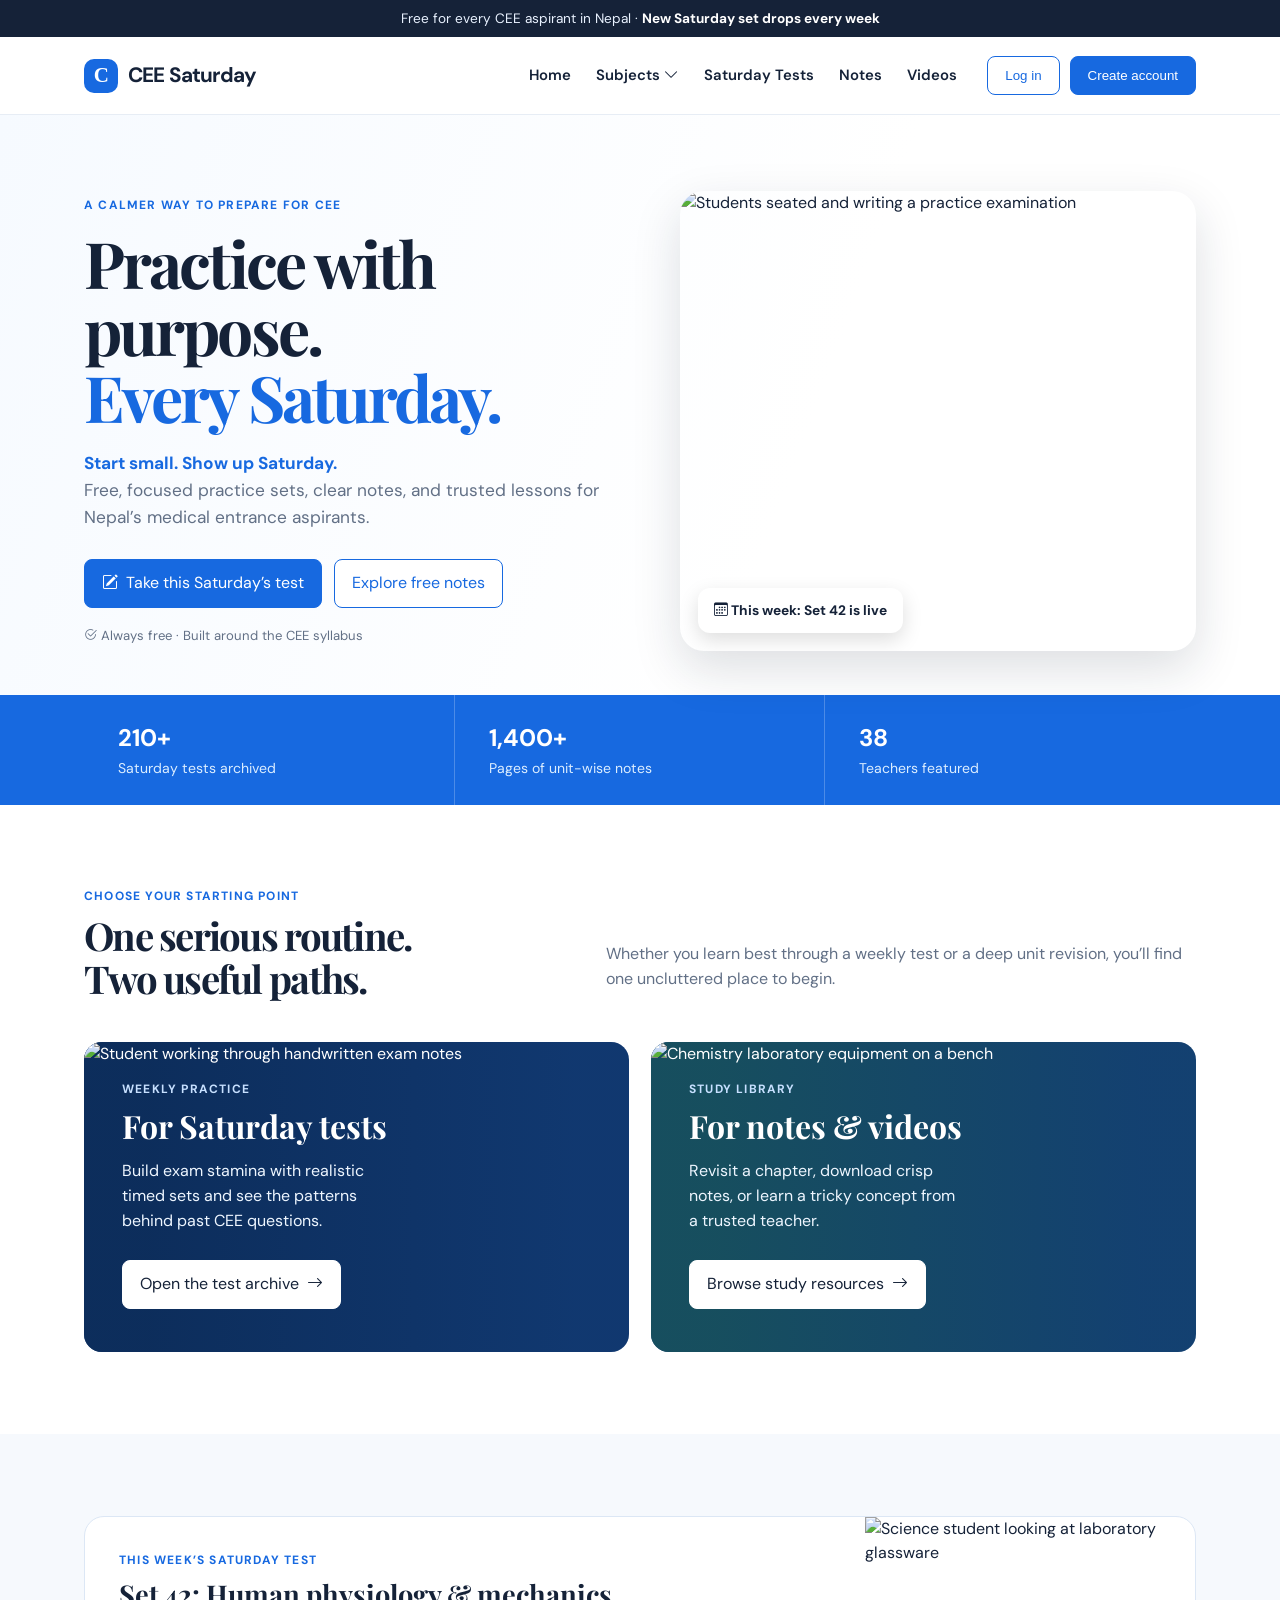
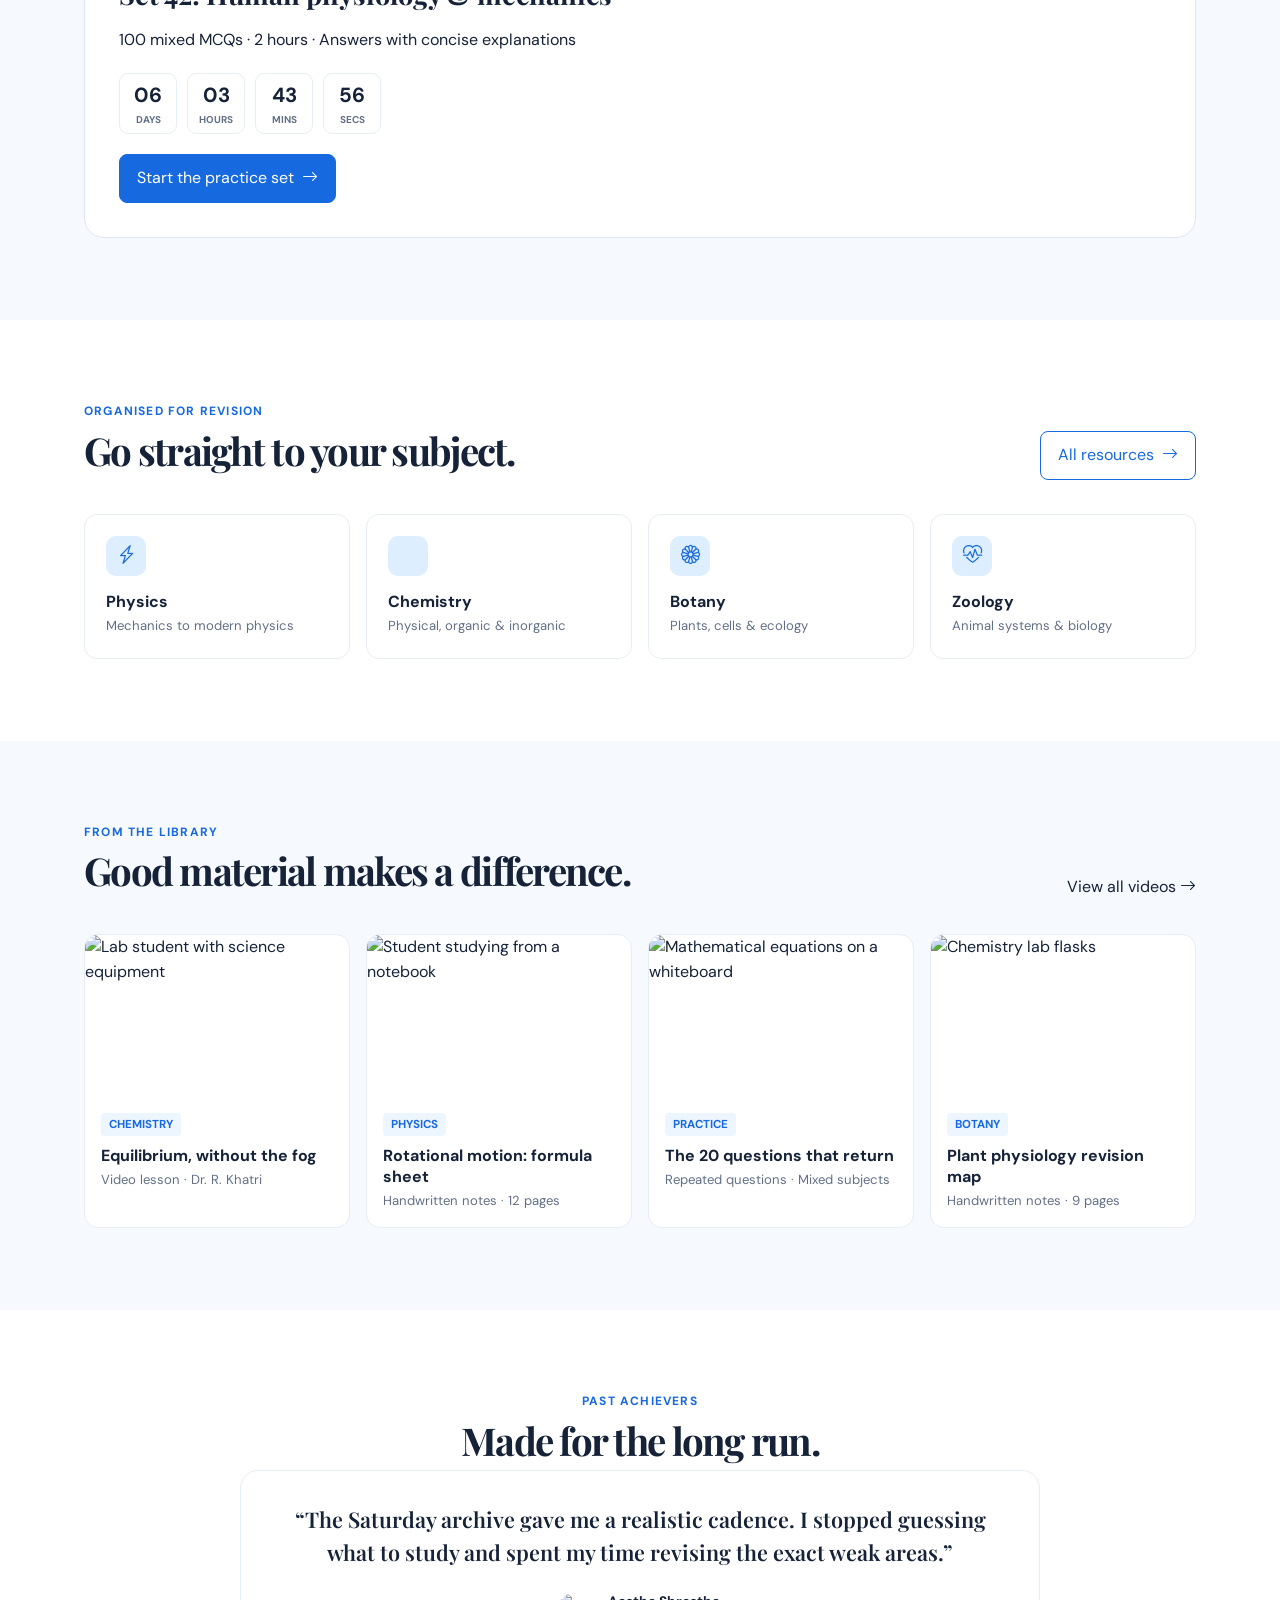
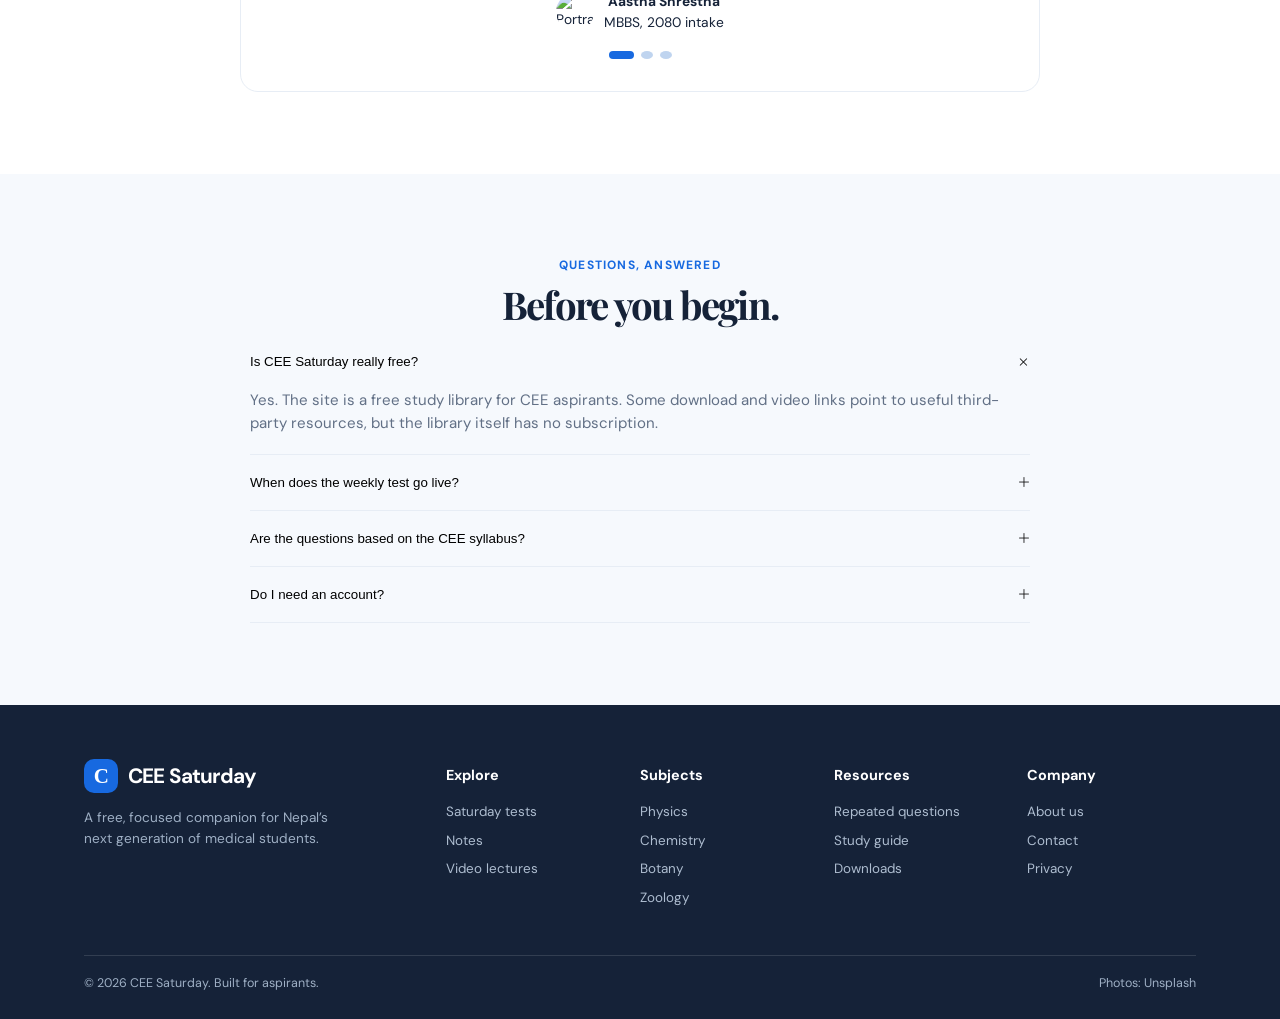
==== commit f9a502d7: "chemistry repated question added" ====
--- a/index.html
+++ b/index.html
@@ -1,14 +1,12 @@
-<!doctype html><html lang="en"><head><meta charset="utf-8"><meta name="viewport" content="width=device-width,initial-scale=1"><title>CEE Saturday — Practice with purpose</title><meta name="description" content="Free Saturday practice sets, CEE notes and video lectures for Nepal medical entrance aspirants."><link rel="stylesheet" href="https://cdn.jsdelivr.net/npm/bootstrap-icons@1.11.3/font/bootstrap-icons.min.css"><link rel="stylesheet" href="styles.css"></head><body data-dynamic-site>
-<div class="announcement site-announcement">Free for every CEE aspirant in Nepal · <strong>New Saturday set drops every week</strong></div><header class="navbar"><div class="container nav-inner"><a class="brand" href="index.html"><span class="brand-mark">C</span>CEE Saturday</a><nav class="nav-links"><a href="index.html">Home</a><div class="subject-menu"><button type="button" class="subject-toggle" aria-expanded="false">Subjects <i class="bi bi-chevron-down"></i></button><div class="mega"><a href="notes.html?subject=physics"><b>Physics</b>Notes · Videos · Questions</a><a href="notes.html?subject=chemistry"><b>Chemistry</b>Notes · Videos · Questions</a><a href="notes.html?subject=botany"><b>Botany</b>Notes · Videos · Questions</a><a href="notes.html?subject=zoology"><b>Zoology</b>Notes · Videos · Questions</a></div></div><a href="saturday-tests.html">Saturday Tests</a><a href="notes.html">Notes</a><a href="videos.html">Videos</a></nav><div class="nav-actions"><button class="btn btn-outline" data-auth>Log in</button><button class="btn" data-auth>Create account</button></div><button type="button" class="mobile-toggle" aria-label="Open navigation" aria-expanded="false"><i class="bi bi-list"></i></button></div></header>
-<main><section class="hero"><div class="container hero-grid"><div><div class="eyebrow">A calmer way to prepare for CEE</div><h1>Practice with purpose.<br><em>Every Saturday.</em></h1><p><span class="typing" id="typewriter">Start small. Show up Saturday.</span><br>Free, focused practice sets, clear notes, and trusted lessons for Nepal’s medical entrance aspirants.</p><div class="hero-actions"><a href="saturday-tests.html" class="btn"><i class="bi bi-pencil-square"></i> Take this Saturday’s test</a><a href="notes.html" class="btn btn-outline">Explore free notes</a></div><div class="hero-note"><i class="bi bi-check2-circle"></i> Always free · Built around the CEE syllabus</div></div><div class="hero-photo"><img src="https://images.unsplash.com/photo-1529390079861-591de354faf5?auto=format&fit=crop&w=1000&q=85" alt="Students seated and writing a practice examination"><div class="photo-label"><i class="bi bi-calendar3"></i> <span data-week-label>Latest weekly set</span></div></div></div></section>
-<section class="stats"><div class="container stats-grid"><div class="stat"><strong data-stat-tests>0</strong><span>Saturday tests archived</span></div><div class="stat"><strong data-stat-questions>0</strong><span>Questions in the library</span></div><div class="stat"><strong data-stat-students>0+</strong><span>Registered students</span></div></div></section>
-<section class="section" id="studentProgress" hidden><div class="container"><div class="progress-home-card"><div><div class="eyebrow">Your learning progress</div><h2>Keep your CEE routine moving.</h2><p id="progressMeta" class="section-sub"></p></div><strong id="progressOverall" class="progress-number">0%</strong><div class="progress-track large"><span id="progressBar"></span></div><div id="subjectProgress" class="subject-progress-grid"></div><a class="btn btn-outline" href="profile.html">Open my profile <i class="bi bi-arrow-right"></i></a></div></div></section>
-<section class="section alt" id="notices" data-dynamic-site><div class="container"><div class="section-top"><div><div class="eyebrow">Official updates</div><h2>Important MEC notices</h2><p class="section-sub">Latest notices are synced from the Medical Education Commission entrance portal automatically.</p></div><a class="btn btn-outline" href="https://entrance.mec.gov.np/" target="_blank" rel="noopener noreferrer">Open MEC <i class="bi bi-box-arrow-up-right"></i></a></div><div class="notice-list" id="mecNoticeList"><div class="notice-empty">Loading official notices…</div></div></div></section>
+<!doctype html><html lang="en"><head><meta charset="utf-8"><meta name="viewport" content="width=device-width,initial-scale=1"><title>CEE Saturday — Practice with purpose</title><meta name="description" content="Free Saturday practice sets, CEE notes and video lectures for Nepal medical entrance aspirants."><link rel="stylesheet" href="https://cdn.jsdelivr.net/npm/bootstrap-icons@1.11.3/font/bootstrap-icons.min.css"><link rel="stylesheet" href="styles.css"></head><body>
+<div class="announcement">Free for every CEE aspirant in Nepal · <strong>New Saturday set drops every week</strong></div><header class="navbar"><div class="container nav-inner"><a class="brand" href="index.html"><span class="brand-mark">C</span>CEE Saturday</a><nav class="nav-links"><a href="index.html">Home</a><div class="subject-menu"><button class="subject-toggle">Subjects <i class="bi bi-chevron-down"></i></button><div class="mega"><a href="notes.html?subject=physics"><b>Physics</b>Notes · Videos · Questions</a><a href="notes.html?subject=chemistry"><b>Chemistry</b>Notes · Videos · Questions</a><a href="notes.html?subject=botany"><b>Botany</b>Notes · Videos · Questions</a><a href="notes.html?subject=zoology"><b>Zoology</b>Notes · Videos · Questions</a></div></div><a href="saturday-tests.html">Saturday Tests</a><a href="notes.html">Notes</a><a href="videos.html">Videos</a></nav><div class="nav-actions"><button class="btn btn-outline" data-auth>Log in</button><button class="btn" data-auth>Create account</button></div><button class="mobile-toggle" aria-label="Open navigation"><i class="bi bi-list"></i></button></div></header>
+<main><section class="hero"><div class="container hero-grid"><div><div class="eyebrow">A calmer way to prepare for CEE</div><h1>Practice with purpose.<br><em>Every Saturday.</em></h1><p><span class="typing" id="typewriter">Start small. Show up Saturday.</span><br>Free, focused practice sets, clear notes, and trusted lessons for Nepal’s medical entrance aspirants.</p><div class="hero-actions"><a href="saturday-tests.html" class="btn"><i class="bi bi-pencil-square"></i> Take this Saturday’s test</a><a href="notes.html" class="btn btn-outline">Explore free notes</a></div><div class="hero-note"><i class="bi bi-check2-circle"></i> Always free · Built around the CEE syllabus</div></div><div class="hero-photo"><img src="https://images.unsplash.com/photo-1529390079861-591de354faf5?auto=format&fit=crop&w=1000&q=85" alt="Students seated and writing a practice examination"><div class="photo-label"><i class="bi bi-calendar3"></i> This week: Set 42 is live</div></div></div></section>
+<section class="stats"><div class="container stats-grid"><div class="stat"><strong>210+</strong><span>Saturday tests archived</span></div><div class="stat"><strong>1,400+</strong><span>Pages of unit-wise notes</span></div><div class="stat"><strong>38</strong><span>Teachers featured</span></div></div></section>
 <section class="section"><div class="container"><div class="section-top"><div><div class="eyebrow">Choose your starting point</div><h2>One serious routine.<br>Two useful paths.</h2></div><p class="section-sub">Whether you learn best through a weekly test or a deep unit revision, you’ll find one uncluttered place to begin.</p></div><div class="path-grid"><article class="path"><img src="https://images.unsplash.com/photo-1434030216411-0b793f4b4173?auto=format&fit=crop&w=1000&q=85" alt="Student working through handwritten exam notes"><div class="eyebrow" style="color:#c7e0ff">WEEKLY PRACTICE</div><h3>For Saturday tests</h3><p>Build exam stamina with realistic timed sets and see the patterns behind past CEE questions.</p><a class="btn" href="saturday-tests.html">Open the test archive <i class="bi bi-arrow-right"></i></a></article><article class="path"><img src="https://images.unsplash.com/photo-1532187863486-abf9dbad1b69?auto=format&fit=crop&w=1000&q=85" alt="Chemistry laboratory equipment on a bench"><div class="eyebrow" style="color:#c7e0ff">STUDY LIBRARY</div><h3>For notes & videos</h3><p>Revisit a chapter, download crisp notes, or learn a tricky concept from a trusted teacher.</p><a class="btn" href="notes.html">Browse study resources <i class="bi bi-arrow-right"></i></a></article></div></div></section>
-<section class="section alt"><div class="container"><div class="test-banner"><div class="test-copy"><div class="eyebrow" data-week-label>This week’s Saturday test</div><h3 data-current-test-title>Loading latest set…</h3><p data-current-test-meta>Loading test details…</p><div class="countdown"><span id="days">00<small>days</small></span><span id="hours">00<small>hours</small></span><span id="mins">00<small>mins</small></span><span id="secs">00<small>secs</small></span></div><a href="#" data-launch-test class="btn">Start the practice set <i class="bi bi-arrow-right"></i></a></div><div class="test-photo"><img src="https://images.unsplash.com/photo-1532094349884-543bc11b234d?auto=format&fit=crop&w=700&q=85" alt="Science student looking at laboratory glassware"></div></div></div></section>
+<section class="section alt"><div class="container"><div class="test-banner"><div class="test-copy"><div class="eyebrow">This week’s Saturday test</div><h3>Set 42: Human physiology & mechanics</h3><p>100 mixed MCQs · 2 hours · Answers with concise explanations</p><div class="countdown"><span id="days">00<small>days</small></span><span id="hours">00<small>hours</small></span><span id="mins">00<small>mins</small></span><span id="secs">00<small>secs</small></span></div><a href="#" id="launchTest" class="btn">Start the practice set <i class="bi bi-arrow-right"></i></a></div><div class="test-photo"><img src="https://images.unsplash.com/photo-1532094349884-543bc11b234d?auto=format&fit=crop&w=700&q=85" alt="Science student looking at laboratory glassware"></div></div></div></section>
 <section class="section"><div class="container"><div class="section-top"><div><div class="eyebrow">Organised for revision</div><h2>Go straight to your subject.</h2></div><a class="btn btn-outline" href="notes.html">All resources <i class="bi bi-arrow-right"></i></a></div><div class="subject-grid"><a class="subject-card" href="notes.html?subject=physics"><div class="subject-icon"><i class="bi bi-lightning-charge"></i></div><h3>Physics</h3><p>Mechanics to modern physics</p></a><a class="subject-card" href="notes.html?subject=chemistry"><div class="subject-icon"><i class="bi bi-flask"></i></div><h3>Chemistry</h3><p>Physical, organic & inorganic</p></a><a class="subject-card" href="notes.html?subject=botany"><div class="subject-icon"><i class="bi bi-flower1"></i></div><h3>Botany</h3><p>Plants, cells & ecology</p></a><a class="subject-card" href="notes.html?subject=zoology"><div class="subject-icon"><i class="bi bi-heart-pulse"></i></div><h3>Zoology</h3><p>Animal systems & biology</p></a></div></div></section>
 <section class="section alt"><div class="container"><div class="section-top"><div><div class="eyebrow">From the library</div><h2>Good material makes a difference.</h2></div><a href="videos.html">View all videos <i class="bi bi-arrow-right"></i></a></div><div class="featured-grid"><article class="feature"><img src="https://images.unsplash.com/photo-1532094349884-543bc11b234d?auto=format&fit=crop&w=500&q=80" alt="Lab student with science equipment"><div class="feature-body"><span class="tag">CHEMISTRY</span><h3>Equilibrium, without the fog</h3><p>Video lesson · Dr. R. Khatri</p></div></article><article class="feature"><img src="https://images.unsplash.com/photo-1516321318423-f06f85e504b3?auto=format&fit=crop&w=500&q=80" alt="Student studying from a notebook"><div class="feature-body"><span class="tag">PHYSICS</span><h3>Rotational motion: formula sheet</h3><p>Handwritten notes · 12 pages</p></div></article><article class="feature"><img src="https://images.unsplash.com/photo-1509223197845-458d87318791?auto=format&fit=crop&w=500&q=80" alt="Mathematical equations on a whiteboard"><div class="feature-body"><span class="tag">PRACTICE</span><h3>The 20 questions that return</h3><p>Repeated questions · Mixed subjects</p></div></article><article class="feature"><img src="https://images.unsplash.com/photo-1532187863486-abf9dbad1b69?auto=format&fit=crop&w=500&q=80" alt="Chemistry lab flasks"><div class="feature-body"><span class="tag">BOTANY</span><h3>Plant physiology revision map</h3><p>Handwritten notes · 9 pages</p></div></article></div></div></section>
 <section class="section"><div class="container"><div style="text-align:center"><div class="eyebrow">Past achievers</div><h2>Made for the long run.</h2></div><div class="testimonial"><p class="quote" id="quote">“The Saturday archive gave me a realistic cadence. I stopped guessing what to study and spent my time revising the exact weak areas.”</p><div class="person"><img src="https://images.unsplash.com/photo-1494790108377-be9c29b29330?auto=format&fit=crop&w=100&q=80" alt="Portrait of Aastha Shrestha"><span><strong id="personName">Aastha Shrestha</strong><br><span id="personRole">MBBS, 2080 intake</span></span></div><div class="dots"><button class="active" aria-label="Testimonial 1"></button><button aria-label="Testimonial 2"></button><button aria-label="Testimonial 3"></button></div></div></div></section>
 <section class="section alt"><div class="container"><div style="text-align:center"><div class="eyebrow">Questions, answered</div><h2>Before you begin.</h2></div><div class="faq"><div class="faq-item open"><button class="faq-q">Is CEE Saturday really free? <i class="bi bi-plus-lg"></i></button><div class="faq-a">Yes. The site is a free study library for CEE aspirants. Some download and video links point to useful third-party resources, but the library itself has no subscription.</div></div><div class="faq-item"><button class="faq-q">When does the weekly test go live? <i class="bi bi-plus-lg"></i></button><div class="faq-a">A fresh practice set is published every Saturday at 9:00 AM Nepal time. Earlier sets remain available in the archive.</div></div><div class="faq-item"><button class="faq-q">Are the questions based on the CEE syllabus? <i class="bi bi-plus-lg"></i></button><div class="faq-a">Yes. The practice sets and resources are organised around Physics, Chemistry, Botany, and Zoology units commonly covered in CEE preparation.</div></div><div class="faq-item"><button class="faq-q">Do I need an account? <i class="bi bi-plus-lg"></i></button><div class="faq-a">No. You can browse everything without an account. An account could be used later to save progress when a real authentication service is connected.</div></div></div></div></section></main>
-<footer><div class="container"><div class="footer-grid"><div><a class="brand" href="index.html"><span class="brand-mark">C</span>CEE Saturday</a><p>A free, focused companion for Nepal’s next generation of medical students.</p></div><div class="footer-col"><h4>Explore</h4><a href="saturday-tests.html">Saturday tests</a><a href="notes.html">Notes</a><a href="videos.html">Video lectures</a></div><div class="footer-col"><h4>Subjects</h4><a href="notes.html?subject=physics">Physics</a><a href="notes.html?subject=chemistry">Chemistry</a><a href="notes.html?subject=botany">Botany</a><a href="notes.html?subject=zoology">Zoology</a></div><div class="footer-col"><h4>Resources</h4><a href="index.html#notices">MEC notices</a><a href="saturday-tests.html#repeated">Repeated questions</a><a href="#faq">Study guide</a><a href="notes.html">Downloads</a></div><div class="footer-col"><h4>Company</h4><a href="#">About us</a><a href="#">Contact</a><a href="#">Privacy</a></div></div><div class="footer-bottom"><span>© 2026 CEE Saturday. Built for aspirants.</span><span>Photos: Unsplash</span></div></div></footer>
-<div class="modal" id="authModal" role="dialog" aria-modal="true"></div><div class="loader-overlay" id="loader"><div><div class="loader-ring"></div><div class="loader-text" id="loaderText">Loading Physics · Chemistry · Botany · Zoology</div><div class="loader-sub" id="loaderSub">Preparing your practice set</div></div></div><script src="api-config.js"></script><script src="script.js"></script></body></html>
+<footer><div class="container"><div class="footer-grid"><div><a class="brand" href="index.html"><span class="brand-mark">C</span>CEE Saturday</a><p>A free, focused companion for Nepal’s next generation of medical students.</p></div><div class="footer-col"><h4>Explore</h4><a href="saturday-tests.html">Saturday tests</a><a href="notes.html">Notes</a><a href="videos.html">Video lectures</a></div><div class="footer-col"><h4>Subjects</h4><a href="notes.html?subject=physics">Physics</a><a href="notes.html?subject=chemistry">Chemistry</a><a href="notes.html?subject=botany">Botany</a><a href="notes.html?subject=zoology">Zoology</a></div><div class="footer-col"><h4>Resources</h4><a href="saturday-tests.html#repeated">Repeated questions</a><a href="#faq">Study guide</a><a href="notes.html">Downloads</a></div><div class="footer-col"><h4>Company</h4><a href="#">About us</a><a href="#">Contact</a><a href="#">Privacy</a></div></div><div class="footer-bottom"><span>© 2026 CEE Saturday. Built for aspirants.</span><span>Photos: Unsplash</span></div></div></footer>
+<div class="modal" id="authModal" role="dialog" aria-modal="true" aria-labelledby="authTitle"><div class="modal-card"><button id="closeModal" class="close" aria-label="Close">×</button><h2 id="authTitle">Welcome to CEE Saturday</h2><p>Save your practice journey when sign-in is connected.</p><label for="authEmail">Email address</label><input id="authEmail" type="email" placeholder="you@example.com"><button class="btn" style="width:100%">Continue with email</button><div class="auth-social"><button><i class="bi bi-google"></i> Continue with Google</button><button><i class="bi bi-facebook"></i> Continue with Facebook</button></div><p class="auth-note">Demo interface only: Google, Facebook, and email sign-in require an auth service such as Firebase Auth to work.</p></div></div><div class="loader-overlay" id="loader"><div><div class="loader-ring"></div><div class="loader-text" id="loaderText">Loading Physics · Chemistry · Botany · Zoology</div><div class="loader-sub" id="loaderSub">Preparing your practice set</div></div></div><script src="script.js"></script></body></html>
--- a/styles.css
+++ b/styles.css
@@ -1,186 +1,3 @@
 @import url('https://fonts.googleapis.com/css2?family=DM+Sans:wght@400;500;600;700&family=Playfair+Display:wght@600;700&display=swap');
 :root{--blue:#1769e0;--ink:#152238;--muted:#627086;--line:#e7edf5;--pale:#f6f9fd;--aqua:#dceeff;--yellow:#fff0ba;--radius:18px}*{box-sizing:border-box}html{scroll-behavior:smooth}body{margin:0;font-family:'DM Sans',sans-serif;color:var(--ink);background:#fff;line-height:1.55;animation:pageFadeIn .45s ease}@keyframes pageFadeIn{from{opacity:0;transform:translateY(6px)}to{opacity:1;transform:none}}a{color:inherit;text-decoration:none}img{max-width:100%;display:block}.container{max-width:1160px;margin:auto;padding:0 24px}.announcement{background:#152238;color:#e9f2ff;text-align:center;font-size:.85rem;padding:8px}.announcement strong{color:white}.navbar{height:78px;border-bottom:1px solid var(--line);display:flex;align-items:center;background:rgba(255,255,255,.96);position:sticky;top:0;z-index:20}.nav-inner{display:flex;align-items:center;width:100%;gap:30px}.brand{font-size:1.3rem;font-weight:700;letter-spacing:-.04em;display:flex;align-items:center;gap:10px;white-space:nowrap}.brand-mark{width:34px;height:34px;background:var(--blue);border-radius:10px;color:#fff;display:grid;place-items:center;font-family:Georgia;font-size:21px}.nav-links{display:flex;align-items:center;gap:25px;margin-left:auto;font-size:.93rem;font-weight:600}.nav-links>a,.subject-toggle{padding:26px 0;cursor:pointer;border:0;background:transparent;color:var(--ink);font:inherit}.nav-links>a:hover,.subject-toggle:hover{color:var(--blue)}.nav-actions{display:flex;gap:10px}.btn{display:inline-flex;align-items:center;justify-content:center;gap:8px;border:1px solid var(--blue);background:var(--blue);color:#fff;border-radius:8px;padding:11px 17px;font:600 .9rem inherit;cursor:pointer;transition:.2s}.btn:hover{transform:translateY(-1px);background:#0759c8}.btn-outline{background:#fff;color:var(--blue)}.btn-outline:hover{background:#eef6ff}.btn-dark{background:#152238;border-color:#152238}.mega{position:absolute;top:69px;left:50%;transform:translateX(-50%);width:min(720px,90vw);padding:20px;background:#fff;border:1px solid var(--line);box-shadow:0 20px 50px #12213a24;border-radius:0 0 16px 16px;display:none;grid-template-columns:repeat(4,1fr);gap:10px}.subject-menu{position:relative}.subject-menu:hover .mega,.subject-menu:focus-within .mega{display:grid}.mega a{padding:14px;border-radius:10px;background:var(--pale);font-size:.82rem}.mega a:hover{background:var(--aqua);color:var(--blue)}.mega b{display:block;font-size:.96rem;margin-bottom:4px}.mobile-toggle{display:none;margin-left:auto;border:0;background:none;font-size:1.5rem}.hero{padding:76px 0 44px;background:linear-gradient(110deg,#f6faff 0%,#fff 62%)}.hero-grid{display:grid;grid-template-columns:1.02fr .98fr;gap:58px;align-items:center}.eyebrow{color:var(--blue);font-weight:700;text-transform:uppercase;letter-spacing:.1em;font-size:.75rem}.hero h1,h2{letter-spacing:-.045em;line-height:1.12}.hero h1{font:700 clamp(2.65rem,5vw,4.6rem)/1.05 'Playfair Display',serif;margin:14px 0 20px}.hero h1 em{color:var(--blue);font-style:normal}.hero p{color:var(--muted);font-size:1.08rem;max-width:520px}.typing{color:var(--blue);font-weight:700;display:inline-block;min-width:190px}.hero-actions{display:flex;gap:12px;flex-wrap:wrap;margin-top:28px}.hero-note{margin-top:18px;font-size:.82rem;color:var(--muted)}.hero-photo{height:460px;border-radius:24px;overflow:hidden;position:relative;box-shadow:0 18px 48px #15223825}.hero-photo img{width:100%;height:100%;object-fit:cover}.photo-label{position:absolute;bottom:18px;left:18px;background:#fff;padding:12px 16px;border-radius:12px;box-shadow:0 7px 20px #0002;font-size:.86rem;font-weight:700}.stats{background:var(--blue);color:#fff}.stats-grid{display:grid;grid-template-columns:repeat(3,1fr)}.stat{padding:24px 34px;border-right:1px solid #ffffff3b}.stat:last-child{border:0}.stat strong{font-size:1.5rem;display:block}.stat span{font-size:.88rem;color:#dceeff}.section{padding:82px 0}.section.alt{background:var(--pale)}.section-top{display:flex;align-items:end;justify-content:space-between;gap:20px;margin-bottom:34px}.section h2{font:700 clamp(2rem,3vw,2.8rem)/1.12 'Playfair Display',serif;margin:8px 0}.section-sub{color:var(--muted);max-width:590px}.path-grid{display:grid;grid-template-columns:1fr 1fr;gap:22px}.path{min-height:310px;border-radius:var(--radius);padding:38px;color:#fff;position:relative;overflow:hidden;background:#123c77}.path:before{content:'';position:absolute;inset:0;background:linear-gradient(90deg,#0c2c59e8 12%,#0c2c5940 90%)}.path:nth-child(2):before{background:linear-gradient(90deg,#17505ce8 12%,#17505c3c 90%)}.path img{position:absolute;inset:0;width:100%;height:100%;object-fit:cover;z-index:0}.path>*:not(img){position:relative;z-index:1}.path h3{font:700 2rem/1.1 'Playfair Display',serif;margin:10px 0}.path p{max-width:270px;color:#eef6ff}.path .btn{margin-top:10px;background:#fff;color:var(--ink);border-color:#fff}.test-banner{border:1px solid #dce7f5;border-radius:20px;overflow:hidden;display:grid;grid-template-columns:1fr 330px;background:#fff}.test-copy{padding:34px}.test-copy h3{font:700 1.7rem 'Playfair Display',serif;margin:7px 0}.countdown{display:flex;gap:10px;margin:20px 0}.countdown span{border:1px solid var(--line);border-radius:9px;width:58px;padding:6px;text-align:center;font-size:1.28rem;font-weight:700}.countdown small{display:block;color:var(--muted);font-size:.62rem;text-transform:uppercase}.test-photo{height:100%}.test-photo img{height:100%;width:100%;object-fit:cover}.subject-grid,.featured-grid{display:grid;grid-template-columns:repeat(4,1fr);gap:16px}.subject-card{background:#fff;border:1px solid var(--line);padding:21px;border-radius:13px;transition:.2s}.subject-card:hover{border-color:var(--blue);box-shadow:0 10px 24px #1c69d61a;transform:translateY(-2px)}.subject-icon{background:var(--aqua);color:var(--blue);width:40px;height:40px;border-radius:10px;display:grid;place-items:center;font-size:1.2rem}.subject-card h3{margin:14px 0 2px;font-size:1rem}.subject-card p{font-size:.82rem;color:var(--muted);margin:0}.feature{border:1px solid var(--line);border-radius:14px;overflow:hidden;background:#fff}.feature img{height:160px;width:100%;object-fit:cover}.feature-body{padding:16px}.tag{font-size:.72rem;font-weight:700;color:var(--blue);background:#edf5ff;padding:4px 8px;border-radius:4px}.feature h3{font-size:1rem;line-height:1.3;margin:10px 0 3px}.feature p{font-size:.82rem;color:var(--muted);margin:0}.testimonial{background:#fff;border:1px solid var(--line);border-radius:18px;padding:32px;max-width:800px;margin:auto;text-align:center}.quote{font:600 1.35rem/1.55 'Playfair Display',serif;margin:0}.person{display:flex;gap:10px;justify-content:center;align-items:center;margin-top:21px;font-size:.86rem}.person img{height:38px;width:38px;object-fit:cover;border-radius:50%}.dots{display:flex;justify-content:center;gap:7px;margin-top:18px}.dots button{height:8px;width:8px;border-radius:50%;border:0;background:#bfd4ef;cursor:pointer}.dots button.active{width:25px;border-radius:8px;background:var(--blue)}.faq{max-width:780px;margin:auto}.faq-item{border-bottom:1px solid var(--line)}.faq-q{width:100%;border:0;background:none;padding:20px 0;text-align:left;font:600 1rem inherit;display:flex;justify-content:space-between;cursor:pointer}.faq-a{display:none;color:var(--muted);padding:0 30px 19px 0;font-size:.94rem}.faq-item.open .faq-a{display:block}.faq-item.open .faq-q i{transform:rotate(45deg)}footer{background:#152238;color:#d4deec;padding:54px 0 26px}footer .brand{color:#fff}footer p{color:#9fb0c5;font-size:.85rem;max-width:260px}.footer-grid{display:grid;grid-template-columns:2fr repeat(4,1fr);gap:25px}.footer-col h4{color:#fff;font-size:.9rem;margin:5px 0 15px}.footer-col a{display:block;color:#aebdd0;font-size:.84rem;margin:8px 0}.footer-col a:hover{color:#fff}.footer-bottom{border-top:1px solid #ffffff20;margin-top:38px;padding-top:18px;font-size:.78rem;color:#9fb0c5;display:flex;justify-content:space-between}.page-head{padding:70px 0 45px;background:var(--pale)}.page-head h1{font:700 clamp(2.5rem,4vw,3.8rem)/1.1 'Playfair Display',serif;letter-spacing:-.04em;margin:10px 0}.filterbar{display:flex;gap:9px;flex-wrap:wrap;margin-bottom:28px}.filter{border:1px solid var(--line);background:#fff;border-radius:30px;padding:8px 15px;cursor:pointer;font:600 .84rem inherit;color:var(--muted)}.filter.active,.filter:hover{background:var(--blue);color:#fff;border-color:var(--blue)}.archive-grid{display:grid;grid-template-columns:repeat(3,1fr);gap:18px}.archive-card{border:1px solid var(--line);border-radius:14px;padding:21px;background:#fff}.archive-card h3{margin:10px 0;font-size:1.15rem}.archive-card p{color:var(--muted);font-size:.88rem}.meta{display:flex;gap:10px;color:var(--muted);font-size:.78rem;margin-bottom:15px}.repeat-list{display:grid;gap:12px}.repeat-q{border:1px solid var(--line);border-radius:12px;padding:17px;display:flex;justify-content:space-between;gap:15px;align-items:center}.repeat-q h3{font-size:.98rem;margin:3px 0}.appear{white-space:nowrap;text-align:right;font-size:.77rem;color:var(--blue);font-weight:700}.note-card{display:flex;border:1px solid var(--line);border-radius:13px;overflow:hidden;background:#fff}.note-card img{width:130px;object-fit:cover}.note-card>div{padding:16px}.note-card h3{font-size:1rem;margin:7px 0}.note-card p{font-size:.8rem;margin:0 0 8px;color:var(--muted)}.video-card{border:1px solid var(--line);border-radius:14px;overflow:hidden}.video-thumb{position:relative}.video-thumb img{width:100%;height:170px;object-fit:cover}.play{position:absolute;inset:0;margin:auto;width:45px;height:45px;border-radius:50%;background:#fff;color:var(--blue);display:grid;place-items:center}.video-card>div:last-child{padding:15px}.video-card h3{font-size:1rem;margin:8px 0}.video-card p{font-size:.82rem;color:var(--muted);margin:0}.modal{position:fixed;inset:0;background:#0a1729aa;z-index:50;display:none;place-items:center;padding:16px}.modal.show{display:grid}.modal-card{position:relative;width:min(430px,100%);background:#fff;border-radius:17px;padding:31px}.close{position:absolute;right:16px;top:13px;border:0;background:none;font-size:1.5rem;cursor:pointer}.modal-card h2{font:700 1.8rem 'Playfair Display',serif;margin:0 0 5px}.modal-card p{color:var(--muted);font-size:.87rem}.modal input{width:100%;border:1px solid #ccd7e5;border-radius:7px;padding:11px;margin:6px 0 12px;font:inherit}.auth-social{display:grid;grid-template-columns:1fr 1fr;gap:8px;margin-top:14px}.auth-social button{padding:10px;background:#fff;border:1px solid var(--line);border-radius:7px;font:600 .83rem inherit;cursor:pointer}.auth-note{font-size:.72rem!important;margin-top:14px}.loader-overlay{position:fixed;inset:0;background:#122640f2;color:#fff;z-index:60;display:none;place-items:center;text-align:center}.loader-overlay.show{display:grid}.loader-ring{width:54px;height:54px;border:4px solid #ffffff33;border-top-color:#6cb5ff;border-radius:50%;animation:spin 1s linear infinite;margin:auto}.loader-text{margin-top:20px;font-size:1.05rem;font-weight:600}.loader-sub{color:#b5d8ff;font-size:.87rem}.loader-ready{color:#9ff0bc}@keyframes spin{to{transform:rotate(360deg)}}
 @media(max-width:800px){.navbar{height:66px}.nav-links,.nav-actions{display:none}.mobile-toggle{display:block}.navbar.open .nav-links{display:flex;position:absolute;top:65px;left:0;right:0;background:#fff;padding:10px 24px 20px;flex-direction:column;align-items:flex-start;gap:0;border-bottom:1px solid var(--line)}.navbar.open .nav-links>a,.navbar.open .subject-toggle{padding:10px 0}.navbar.open .mega{display:none!important}.navbar.open .nav-actions{display:flex;position:absolute;top:258px;left:0;right:0;background:#fff;padding:0 24px 20px;border-bottom:1px solid var(--line)}.hero{padding-top:48px}.hero-grid,.path-grid,.test-banner{grid-template-columns:1fr}.hero-photo{height:300px;order:-1}.stats-grid{grid-template-columns:1fr}.stat{border-right:0;border-bottom:1px solid #ffffff3b;padding:15px 24px}.subject-grid,.featured-grid{grid-template-columns:1fr 1fr}.archive-grid{grid-template-columns:1fr}.test-photo{height:190px}.footer-grid{grid-template-columns:1fr 1fr}.footer-grid>div:first-child{grid-column:span 2}.page-head{padding:45px 0 32px}.repeat-q{align-items:flex-start;flex-direction:column}.appear{text-align:left}.section{padding:58px 0}}@media(max-width:480px){.container{padding:0 18px}.hero h1{font-size:2.65rem}.subject-grid,.featured-grid{grid-template-columns:1fr}.footer-grid{grid-template-columns:1fr 1fr}.nav-actions .btn{padding:9px 11px}.countdown span{width:52px}.note-card img{width:110px}}@media(prefers-reduced-motion:reduce){*,html{scroll-behavior:auto!important;animation-duration:.001ms!important;transition:none!important}}
-
-/* Responsive hardening: keep every section inside the viewport. */
-html,body{width:100%;max-width:100%;overflow-x:hidden}
-*,*::before,*::after{min-width:0}
-button,input,textarea,select{max-width:100%;font:inherit}
-.container{width:100%}
-.hero-grid,.path-grid,.test-banner,.archive-grid,.subject-grid,.featured-grid,.footer-grid{min-width:0}
-.path,.feature,.archive-card,.subject-card,.repeat-q,.testimonial,.modal-card{min-width:0;overflow-wrap:anywhere}
-.section-top{align-items:flex-start}
-.section-top>*{min-width:0}
-.section-sub{margin:0}
-.btn{max-width:100%;text-align:center}
-.photo-label{max-width:calc(100% - 36px)}
-.countdown{flex-wrap:wrap}
-.repeat-q{overflow:hidden}
-
-/* Faster loading visuals. The progress loop targets 200 Hz (5 ms); actual paint rate is browser/display limited. */
-#pageProgress{height:3px!important;transition:width .08s linear,opacity .18s ease!important}
-.loader-ring{animation:spin .45s linear infinite}
-.loader-overlay{backdrop-filter:blur(3px)}
-
-@media (max-width:1100px){
-  .container{padding-left:20px;padding-right:20px}
-  .nav-inner{gap:18px}
-  .nav-links{gap:17px}
-  .nav-actions{gap:7px}
-  .hero-grid{gap:34px}
-  .mega{width:min(680px,calc(100vw - 40px))}
-}
-
-@media (max-width:800px){
-  .announcement{font-size:.76rem;line-height:1.35;padding:8px 14px}
-  .navbar{height:auto;min-height:66px}
-  .nav-inner{min-height:66px;flex-wrap:wrap;gap:0}
-  .brand{font-size:1.12rem}
-  .brand-mark{width:32px;height:32px}
-  .mobile-toggle{display:grid;place-items:center;width:42px;height:42px;margin-left:auto;border-radius:10px}
-  .mobile-toggle:hover,.mobile-toggle:focus{background:var(--pale)}
-  .nav-links,.nav-actions{display:none}
-  .navbar.open .nav-links,.navbar.open .nav-actions{position:static;display:flex;width:100%;margin:0;box-sizing:border-box}
-  .navbar.open .nav-links{order:3;padding:10px 0 4px;flex-direction:column;align-items:stretch;gap:0;border-top:1px solid var(--line)}
-  .navbar.open .nav-links>a,.navbar.open .subject-toggle{display:block;width:100%;padding:11px 4px;text-align:left}
-  .navbar.open .subject-menu{width:100%}
-  .navbar.open .mega{display:none!important}
-  .navbar.open .nav-actions{order:4;padding:8px 0 16px;gap:8px;flex-wrap:wrap;border-bottom:1px solid var(--line)}
-  .navbar.open .nav-actions .btn{flex:1 1 150px}
-  .hero{padding:48px 0 38px}
-  .hero-grid{grid-template-columns:1fr;gap:28px}
-  .hero-photo{height:min(58vw,340px);min-height:240px;order:-1}
-  .hero h1{font-size:clamp(2.45rem,10vw,3.8rem)}
-  .hero p{font-size:1rem}
-  .hero-actions{align-items:stretch}
-  .hero-actions .btn{width:100%}
-  .stats-grid{grid-template-columns:1fr}
-  .stat{border-right:0;border-bottom:1px solid #ffffff3b;padding:15px 20px}
-  .stat:last-child{border-bottom:0}
-  .section{padding:58px 0}
-  .section-top{flex-direction:column;gap:14px;margin-bottom:24px}
-  .section-top>.btn{width:100%}
-  .path-grid,.test-banner,.archive-grid,.subject-grid,.featured-grid{grid-template-columns:1fr}
-  .test-banner{grid-template-columns:1fr}
-  .test-copy{padding:26px 22px}
-  .test-photo{height:230px}
-  .test-photo img{height:100%}
-  .countdown span{width:58px}
-  .footer-grid{grid-template-columns:1fr 1fr;gap:20px}
-  .footer-grid>div:first-child{grid-column:1 / -1}
-  .footer-bottom{flex-direction:column;gap:8px}
-  .page-head{padding:46px 0 32px}
-  .page-head h1{font-size:clamp(2.35rem,9vw,3.5rem)}
-  .repeat-q{align-items:flex-start;flex-direction:column}
-  .appear{text-align:left}
-  .modal{padding:16px}
-  .modal-card{width:100%;max-height:calc(100dvh - 32px);overflow:auto}
-}
-
-@media (max-width:520px){
-  .container{padding-left:16px;padding-right:16px}
-  .hero h1{font-size:clamp(2.25rem,12vw,3rem)}
-  .eyebrow{font-size:.68rem}
-  .hero-photo{height:62vw;min-height:220px}
-  .photo-label{left:12px;bottom:12px;padding:10px 12px;font-size:.76rem}
-  .path{padding:22px}
-  .path h3{font-size:1.65rem}
-  .archive-card{padding:18px}
-  .archive-card h3{font-size:1.05rem}
-  .meta{flex-wrap:wrap}
-  .countdown{gap:7px}
-  .countdown span{width:calc(25% - 6px);min-width:58px}
-  .footer-grid{grid-template-columns:1fr}
-  .footer-grid>div:first-child{grid-column:auto}
-  .quiz-question label{display:flex!important;align-items:flex-start;gap:9px;margin:10px 0!important;padding:10px 11px;border:1px solid var(--line);border-radius:10px;background:#fff}
-  .quiz-question input{margin-top:3px;flex:0 0 auto}
-  #submitQuiz{width:100%;margin-top:14px}
-}
-
-@media (prefers-reduced-motion:reduce){
-  #pageProgress{transition:none!important}
-  .loader-ring{animation:none!important}
-}
-.quiz-shell{max-width:820px}
-.quiz-question h3{overflow-wrap:anywhere}
-.quiz-question label{display:flex;align-items:flex-start;gap:9px;margin:9px 0;padding:6px 8px;border-radius:8px;cursor:pointer}
-.quiz-question label:hover{background:var(--pale)}
-.quiz-question input{margin-top:4px;accent-color:var(--blue)}
-@media(max-width:800px){.quiz-shell{max-width:100%}}
-
-
-/* Final responsive/interaction fixes */
-@media (max-width:800px){
-  .subject-menu .mega.mobile-open{
-    display:grid!important;
-    position:static;
-    transform:none;
-    width:100%;
-    grid-template-columns:1fr 1fr;
-    gap:8px;
-    padding:8px 0 10px;
-    border:0;
-    box-shadow:none;
-    border-radius:0;
-  }
-  .subject-menu .mega.mobile-open a{padding:11px}
-}
-@media (max-width:420px){
-  .subject-menu .mega.mobile-open{grid-template-columns:1fr}
-}
-
-/* Long words/URLs must never push the page wider than the viewport. */
-body, main, section, article, footer, header, p, h1, h2, h3, a, button, label, span{overflow-wrap:anywhere}
-img, video{height:auto}
-@media (max-width:520px){
-  .note-card{display:grid;grid-template-columns:88px 1fr}
-  .note-card img{width:88px;height:100%;min-height:140px}
-  .note-card>div{padding:13px}
-  .auth-social{grid-template-columns:1fr}
-  .modal-card{padding:25px 18px}
-}
-
-/* Dynamic account, notices, progress and sticky announcement */
-.announcement{position:sticky;top:0;z-index:40;padding-right:48px}
-.navbar{top:var(--announcement-height,34px);z-index:35}
-.announcement.is-hidden{display:none}
-.announcement.is-hidden + .navbar{top:0}
-.announcement-close{position:absolute;right:13px;top:50%;transform:translateY(-50%);border:0;background:transparent;color:inherit;width:30px;height:30px;border-radius:50%;cursor:pointer;font-size:1.2rem;display:grid;place-items:center}
-.announcement-close:hover{background:#ffffff18}
-body.modal-open{overflow:hidden}
-.auth-tabs{display:grid;grid-template-columns:1fr 1fr;gap:5px;padding:4px;background:var(--pale);border-radius:10px;margin-bottom:24px}
-.auth-tab{border:0;background:transparent;border-radius:8px;padding:10px;font:600 .86rem inherit;color:var(--muted);cursor:pointer}
-.auth-tab.active{background:#fff;color:var(--blue);box-shadow:0 2px 8px #15223812}
-.auth-heading h2{font-size:1.8rem;margin:5px 0}
-.auth-form{display:grid;gap:7px}
-.auth-form label{font-size:.82rem;font-weight:700}
-.auth-form input,.auth-form select{width:100%;border:1px solid #ccd7e5;border-radius:8px;padding:11px;font:inherit;margin-bottom:7px;background:#fff}
-.form-error,.form-success{padding:10px 12px;border-radius:8px;font-size:.8rem;margin:3px 0 5px}
-.form-error{background:#fff0f0;color:#b3261e;border:1px solid #ffd1ce}
-.form-success{background:#effcf4;color:#19713a;border:1px solid #cbeed7}
-.progress-home-card,.profile-card{border:1px solid var(--line);border-radius:18px;background:#fff;padding:28px;box-shadow:0 10px 30px #1522380a}
-.progress-home-card{display:grid;grid-template-columns:1fr auto;gap:12px 30px;align-items:center}
-.progress-home-card h2{margin:5px 0 4px}
-.progress-number{font-size:2rem;color:var(--blue)}
-.progress-track{height:9px;background:#e8eef7;border-radius:999px;overflow:hidden}
-.progress-track span{display:block;height:100%;background:linear-gradient(90deg,#72b5ff,#1769e0);border-radius:inherit;transition:width .45s ease}
-.progress-track.large{height:12px;grid-column:1/-1}
-.subject-progress-grid{grid-column:1/-1;display:grid;grid-template-columns:repeat(4,1fr);gap:12px;margin:5px 0 6px}
-.progress-subject{border:1px solid var(--line);padding:13px;border-radius:12px}
-.progress-subject>div:first-child,.profile-subject>div:first-child{display:flex;justify-content:space-between;gap:10px;margin-bottom:8px;font-size:.76rem}
-.progress-subject span,.profile-subject span{color:var(--muted)}
-.notice-list{display:grid;gap:10px}
-.notice-item{display:flex;align-items:center;gap:14px;border:1px solid var(--line);background:#fff;border-radius:13px;padding:14px 16px;transition:.2s}
-.notice-item:hover{border-color:#bcd5f2;transform:translateY(-1px);box-shadow:0 8px 20px #1522380c}
-.notice-item>span:nth-child(2){flex:1;min-width:0}.notice-item strong{display:block;font-size:.88rem;line-height:1.4}.notice-item small{display:block;color:var(--muted);font-size:.72rem;margin-top:4px}
-.notice-icon{width:36px;height:36px;flex:0 0 36px;border-radius:10px;background:var(--aqua);color:var(--blue);display:grid;place-items:center}
-.notice-empty{border:1px dashed #cbd8e9;border-radius:13px;padding:20px;color:var(--muted);text-align:center;background:#fff}
-.profile-grid{display:grid;grid-template-columns:1.2fr .8fr;gap:20px;align-items:start}
-.profile-main{display:grid;grid-template-columns:auto 1fr;gap:15px}
-.profile-main .profile-form{grid-column:1/-1}
-.profile-avatar{width:58px;height:58px;border-radius:16px;background:var(--aqua);color:var(--blue);display:grid;place-items:center;font-size:1.6rem}
-.profile-form{display:grid;gap:7px}.profile-form label{font-size:.8rem;font-weight:700}.profile-form input,.profile-form textarea{width:100%;border:1px solid #ccd7e5;border-radius:8px;padding:11px;font:inherit;margin-bottom:6px;background:#fff}.profile-form input:disabled{background:var(--pale);color:var(--muted)}
-.progress-heading{display:flex;justify-content:space-between;align-items:end;gap:12px}.progress-heading h2{font-size:1.35rem}.progress-heading strong{color:var(--blue);font-size:1.6rem}.profile-stats{display:grid;grid-template-columns:repeat(3,1fr);gap:8px;margin-top:18px}.profile-stats>div{padding:13px;background:var(--pale);border-radius:11px;text-align:center}.profile-stats strong,.profile-stats span{display:block}.profile-stats strong{font-size:1.1rem}.profile-stats span{color:var(--muted);font-size:.7rem;margin-top:2px}.profile-subjects{display:grid;gap:12px}.profile-subject{border-bottom:1px solid var(--line);padding-bottom:10px}.site-announcement strong{margin-left:2px}
-@media(max-width:1000px){.subject-progress-grid{grid-template-columns:1fr 1fr}.profile-grid{grid-template-columns:1fr}}
-@media(max-width:800px){.announcement{position:sticky}.navbar{top:var(--announcement-height,36px)}.progress-home-card{grid-template-columns:1fr}.progress-number{justify-self:start}.progress-track.large,.subject-progress-grid{grid-column:auto}.subject-progress-grid{grid-template-columns:1fr 1fr}.profile-main{grid-template-columns:auto 1fr}.auth-card{max-width:480px}}
-@media(max-width:520px){.announcement{font-size:.72rem;padding:8px 43px 8px 12px}.navbar{top:var(--announcement-height,48px)}.announcement-close{right:8px}.subject-progress-grid{grid-template-columns:1fr}.progress-home-card,.profile-card{padding:20px}.profile-main{grid-template-columns:1fr}.profile-avatar{width:48px;height:48px}.notice-item{align-items:flex-start}.notice-item>.bi-arrow-up-right{margin-top:9px}.auth-tabs{margin-bottom:19px}}
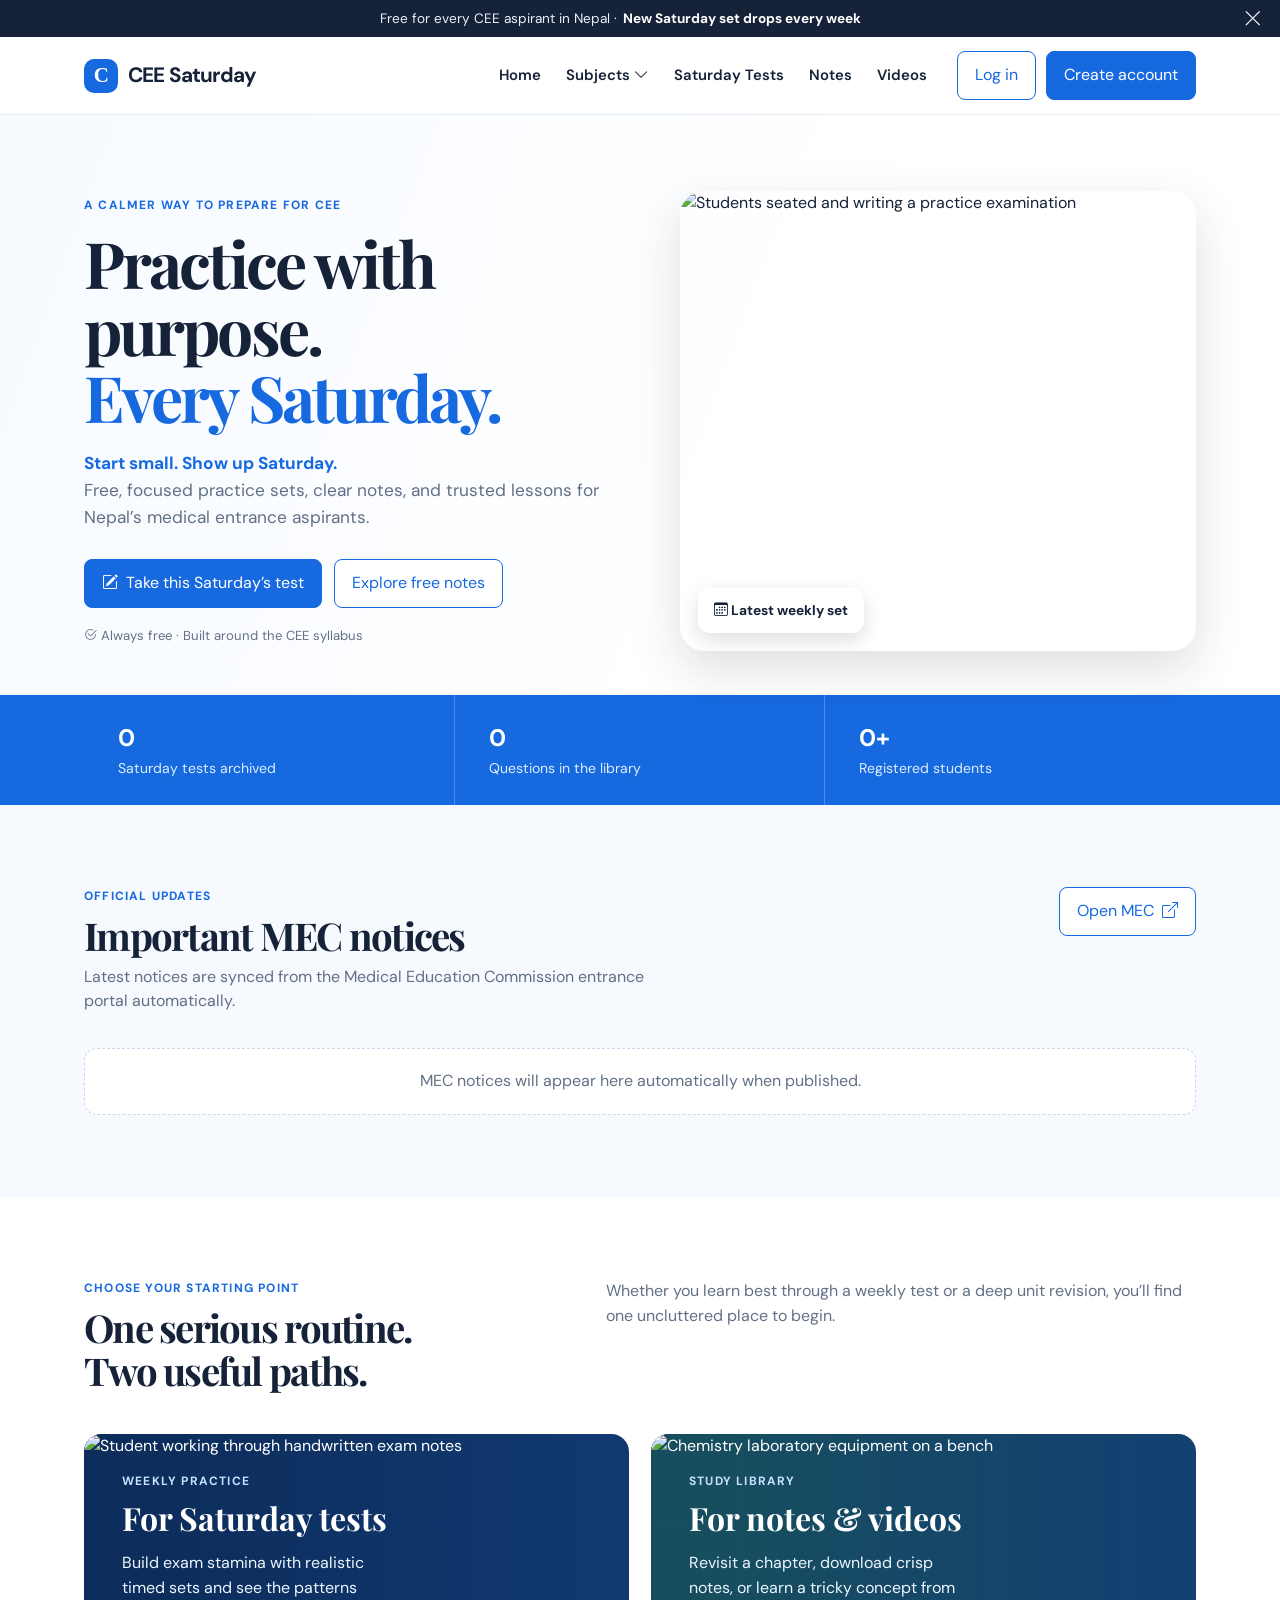
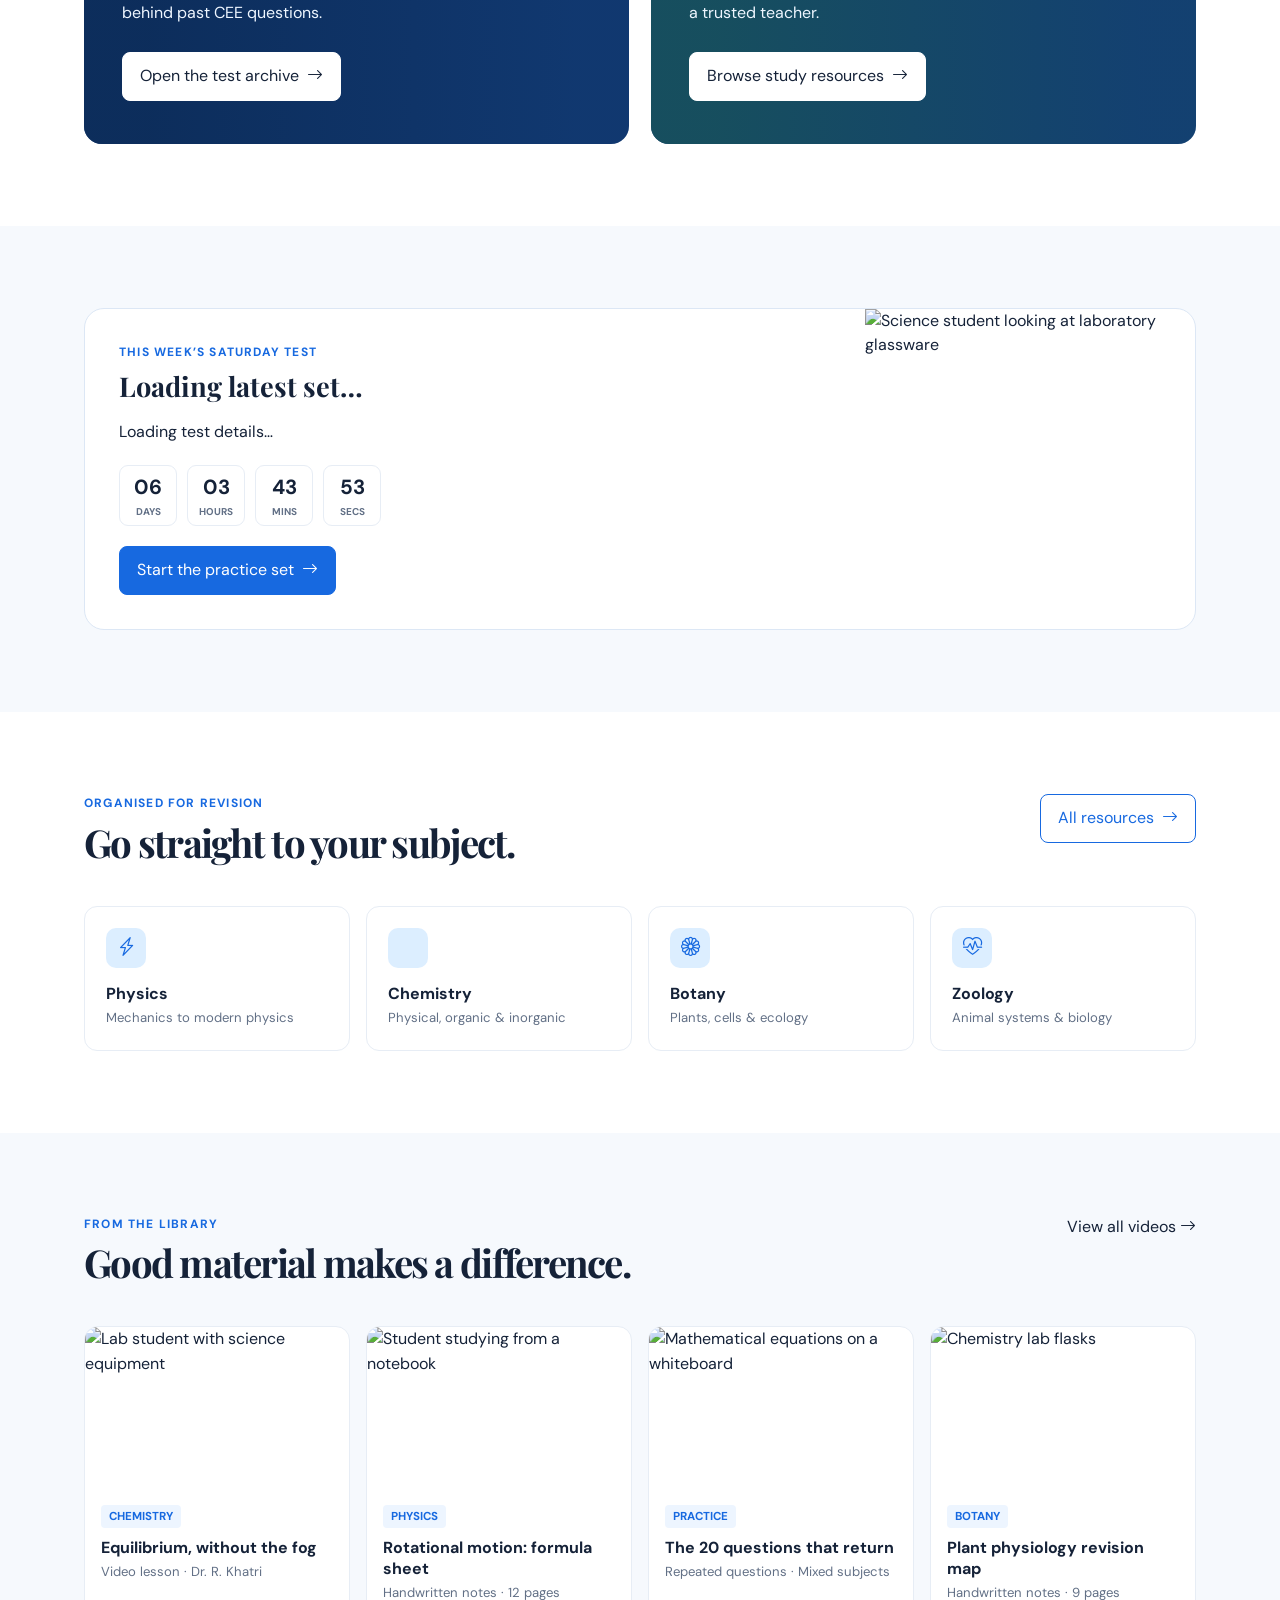
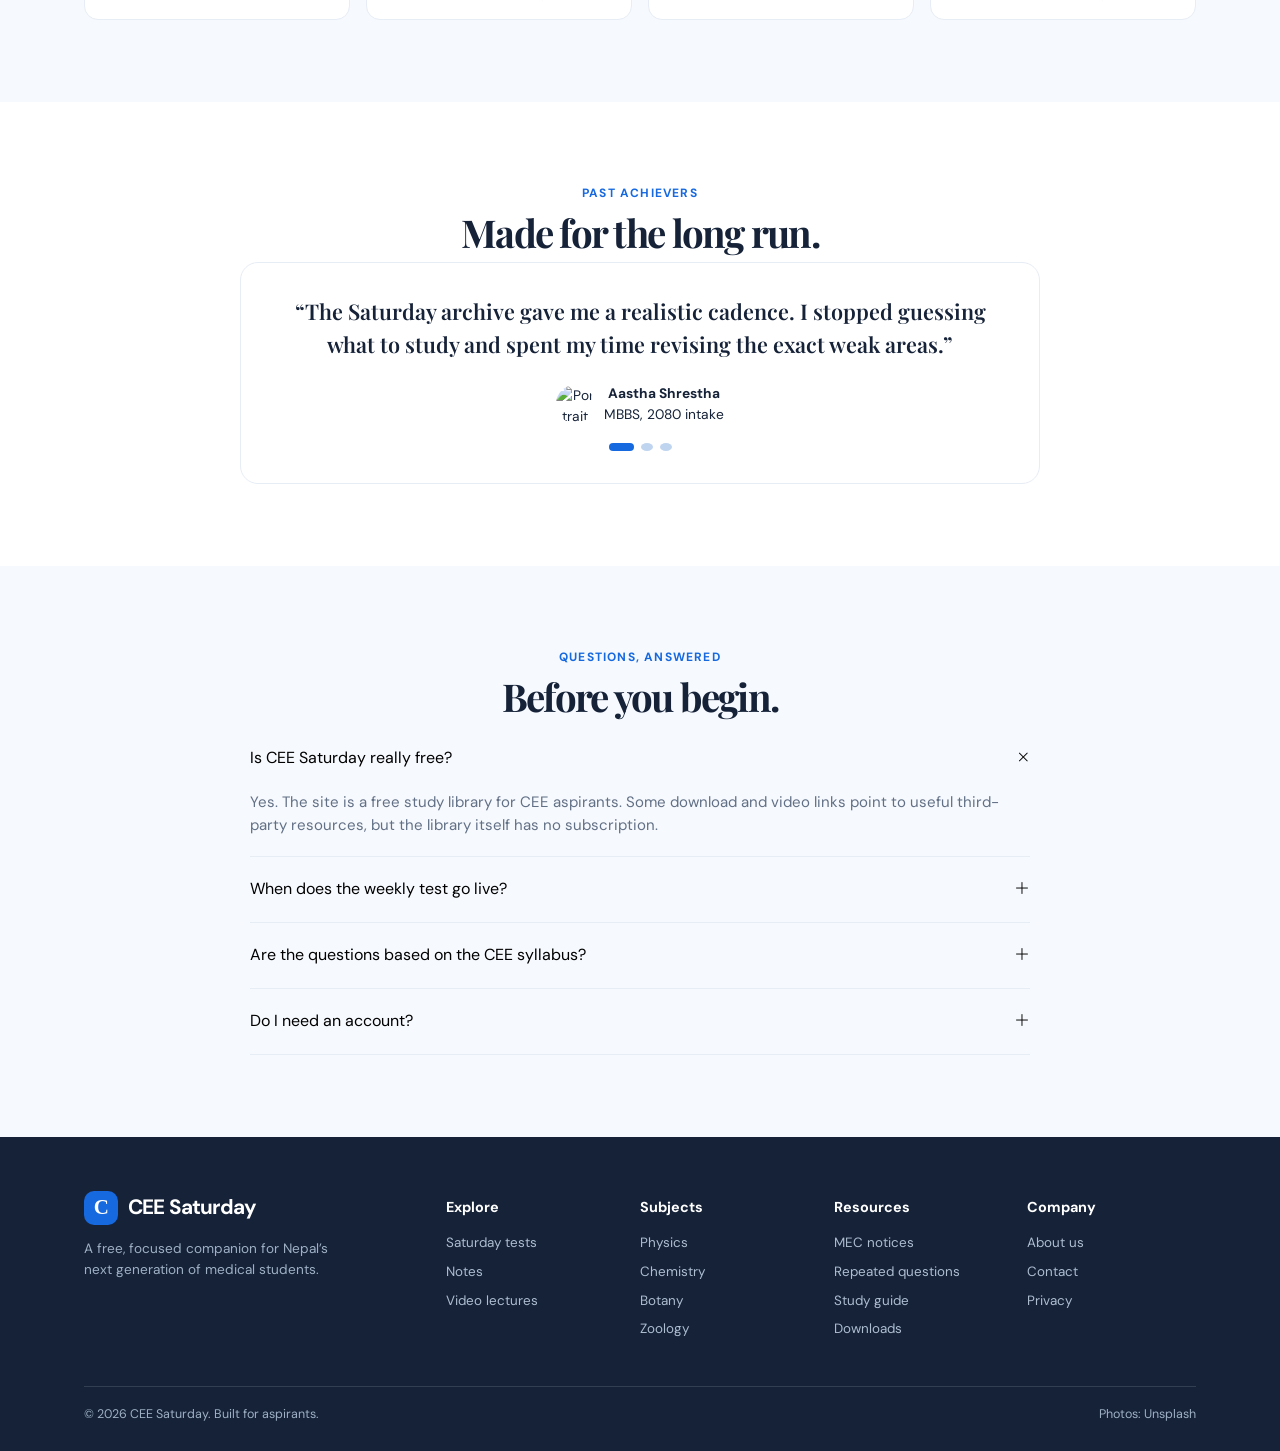
==== commit 96484f1c: "initial" ====
--- a/index.html
+++ b/index.html
@@ -1,12 +1,14 @@
-<!doctype html><html lang="en"><head><meta charset="utf-8"><meta name="viewport" content="width=device-width,initial-scale=1"><title>CEE Saturday — Practice with purpose</title><meta name="description" content="Free Saturday practice sets, CEE notes and video lectures for Nepal medical entrance aspirants."><link rel="stylesheet" href="https://cdn.jsdelivr.net/npm/bootstrap-icons@1.11.3/font/bootstrap-icons.min.css"><link rel="stylesheet" href="styles.css"></head><body>
-<div class="announcement">Free for every CEE aspirant in Nepal · <strong>New Saturday set drops every week</strong></div><header class="navbar"><div class="container nav-inner"><a class="brand" href="index.html"><span class="brand-mark">C</span>CEE Saturday</a><nav class="nav-links"><a href="index.html">Home</a><div class="subject-menu"><button class="subject-toggle">Subjects <i class="bi bi-chevron-down"></i></button><div class="mega"><a href="notes.html?subject=physics"><b>Physics</b>Notes · Videos · Questions</a><a href="notes.html?subject=chemistry"><b>Chemistry</b>Notes · Videos · Questions</a><a href="notes.html?subject=botany"><b>Botany</b>Notes · Videos · Questions</a><a href="notes.html?subject=zoology"><b>Zoology</b>Notes · Videos · Questions</a></div></div><a href="saturday-tests.html">Saturday Tests</a><a href="notes.html">Notes</a><a href="videos.html">Videos</a></nav><div class="nav-actions"><button class="btn btn-outline" data-auth>Log in</button><button class="btn" data-auth>Create account</button></div><button class="mobile-toggle" aria-label="Open navigation"><i class="bi bi-list"></i></button></div></header>
-<main><section class="hero"><div class="container hero-grid"><div><div class="eyebrow">A calmer way to prepare for CEE</div><h1>Practice with purpose.<br><em>Every Saturday.</em></h1><p><span class="typing" id="typewriter">Start small. Show up Saturday.</span><br>Free, focused practice sets, clear notes, and trusted lessons for Nepal’s medical entrance aspirants.</p><div class="hero-actions"><a href="saturday-tests.html" class="btn"><i class="bi bi-pencil-square"></i> Take this Saturday’s test</a><a href="notes.html" class="btn btn-outline">Explore free notes</a></div><div class="hero-note"><i class="bi bi-check2-circle"></i> Always free · Built around the CEE syllabus</div></div><div class="hero-photo"><img src="https://images.unsplash.com/photo-1529390079861-591de354faf5?auto=format&fit=crop&w=1000&q=85" alt="Students seated and writing a practice examination"><div class="photo-label"><i class="bi bi-calendar3"></i> This week: Set 42 is live</div></div></div></section>
-<section class="stats"><div class="container stats-grid"><div class="stat"><strong>210+</strong><span>Saturday tests archived</span></div><div class="stat"><strong>1,400+</strong><span>Pages of unit-wise notes</span></div><div class="stat"><strong>38</strong><span>Teachers featured</span></div></div></section>
+<!doctype html><html lang="en"><head><meta charset="utf-8"><meta name="viewport" content="width=device-width,initial-scale=1"><title>CEE Saturday — Practice with purpose</title><meta name="description" content="Free Saturday practice sets, CEE notes and video lectures for Nepal medical entrance aspirants."><link rel="stylesheet" href="https://cdn.jsdelivr.net/npm/bootstrap-icons@1.11.3/font/bootstrap-icons.min.css"><link rel="stylesheet" href="styles.css"></head><body data-dynamic-site>
+<div class="announcement site-announcement">Free for every CEE aspirant in Nepal · <strong>New Saturday set drops every week</strong></div><header class="navbar"><div class="container nav-inner"><a class="brand" href="index.html"><span class="brand-mark">C</span>CEE Saturday</a><nav class="nav-links"><a href="index.html">Home</a><div class="subject-menu"><button type="button" class="subject-toggle" aria-expanded="false">Subjects <i class="bi bi-chevron-down"></i></button><div class="mega"><a href="notes.html?subject=physics"><b>Physics</b>Notes · Videos · Questions</a><a href="notes.html?subject=chemistry"><b>Chemistry</b>Notes · Videos · Questions</a><a href="notes.html?subject=botany"><b>Botany</b>Notes · Videos · Questions</a><a href="notes.html?subject=zoology"><b>Zoology</b>Notes · Videos · Questions</a></div></div><a href="saturday-tests.html">Saturday Tests</a><a href="notes.html">Notes</a><a href="videos.html">Videos</a></nav><div class="nav-actions"><button class="btn btn-outline" data-auth>Log in</button><button class="btn" data-auth>Create account</button></div><button type="button" class="mobile-toggle" aria-label="Open navigation" aria-expanded="false"><i class="bi bi-list"></i></button></div></header>
+<main><section class="hero"><div class="container hero-grid"><div><div class="eyebrow">A calmer way to prepare for CEE</div><h1>Practice with purpose.<br><em>Every Saturday.</em></h1><p><span class="typing" id="typewriter">Start small. Show up Saturday.</span><br>Free, focused practice sets, clear notes, and trusted lessons for Nepal’s medical entrance aspirants.</p><div class="hero-actions"><a href="saturday-tests.html" class="btn"><i class="bi bi-pencil-square"></i> Take this Saturday’s test</a><a href="notes.html" class="btn btn-outline">Explore free notes</a></div><div class="hero-note"><i class="bi bi-check2-circle"></i> Always free · Built around the CEE syllabus</div></div><div class="hero-photo"><img src="https://images.unsplash.com/photo-1529390079861-591de354faf5?auto=format&fit=crop&w=1000&q=85" alt="Students seated and writing a practice examination"><div class="photo-label"><i class="bi bi-calendar3"></i> <span data-week-label>Latest weekly set</span></div></div></div></section>
+<section class="stats"><div class="container stats-grid"><div class="stat"><strong data-stat-tests>0</strong><span>Saturday tests archived</span></div><div class="stat"><strong data-stat-questions>0</strong><span>Questions in the library</span></div><div class="stat"><strong data-stat-students>0+</strong><span>Registered students</span></div></div></section>
+<section class="section" id="studentProgress" hidden><div class="container"><div class="progress-home-card"><div><div class="eyebrow">Your learning progress</div><h2>Keep your CEE routine moving.</h2><p id="progressMeta" class="section-sub"></p></div><strong id="progressOverall" class="progress-number">0%</strong><div class="progress-track large"><span id="progressBar"></span></div><div id="subjectProgress" class="subject-progress-grid"></div><a class="btn btn-outline" href="profile.html">Open my profile <i class="bi bi-arrow-right"></i></a></div></div></section>
+<section class="section alt" id="notices" data-dynamic-site><div class="container"><div class="section-top"><div><div class="eyebrow">Official updates</div><h2>Important MEC notices</h2><p class="section-sub">Latest notices are synced from the Medical Education Commission entrance portal automatically.</p></div><a class="btn btn-outline" href="https://entrance.mec.gov.np/" target="_blank" rel="noopener noreferrer">Open MEC <i class="bi bi-box-arrow-up-right"></i></a></div><div class="notice-list" id="mecNoticeList"><div class="notice-empty">Loading official notices…</div></div></div></section>
 <section class="section"><div class="container"><div class="section-top"><div><div class="eyebrow">Choose your starting point</div><h2>One serious routine.<br>Two useful paths.</h2></div><p class="section-sub">Whether you learn best through a weekly test or a deep unit revision, you’ll find one uncluttered place to begin.</p></div><div class="path-grid"><article class="path"><img src="https://images.unsplash.com/photo-1434030216411-0b793f4b4173?auto=format&fit=crop&w=1000&q=85" alt="Student working through handwritten exam notes"><div class="eyebrow" style="color:#c7e0ff">WEEKLY PRACTICE</div><h3>For Saturday tests</h3><p>Build exam stamina with realistic timed sets and see the patterns behind past CEE questions.</p><a class="btn" href="saturday-tests.html">Open the test archive <i class="bi bi-arrow-right"></i></a></article><article class="path"><img src="https://images.unsplash.com/photo-1532187863486-abf9dbad1b69?auto=format&fit=crop&w=1000&q=85" alt="Chemistry laboratory equipment on a bench"><div class="eyebrow" style="color:#c7e0ff">STUDY LIBRARY</div><h3>For notes & videos</h3><p>Revisit a chapter, download crisp notes, or learn a tricky concept from a trusted teacher.</p><a class="btn" href="notes.html">Browse study resources <i class="bi bi-arrow-right"></i></a></article></div></div></section>
-<section class="section alt"><div class="container"><div class="test-banner"><div class="test-copy"><div class="eyebrow">This week’s Saturday test</div><h3>Set 42: Human physiology & mechanics</h3><p>100 mixed MCQs · 2 hours · Answers with concise explanations</p><div class="countdown"><span id="days">00<small>days</small></span><span id="hours">00<small>hours</small></span><span id="mins">00<small>mins</small></span><span id="secs">00<small>secs</small></span></div><a href="#" id="launchTest" class="btn">Start the practice set <i class="bi bi-arrow-right"></i></a></div><div class="test-photo"><img src="https://images.unsplash.com/photo-1532094349884-543bc11b234d?auto=format&fit=crop&w=700&q=85" alt="Science student looking at laboratory glassware"></div></div></div></section>
+<section class="section alt"><div class="container"><div class="test-banner"><div class="test-copy"><div class="eyebrow" data-week-label>This week’s Saturday test</div><h3 data-current-test-title>Loading latest set…</h3><p data-current-test-meta>Loading test details…</p><div class="countdown"><span id="days">00<small>days</small></span><span id="hours">00<small>hours</small></span><span id="mins">00<small>mins</small></span><span id="secs">00<small>secs</small></span></div><a href="#" data-launch-test class="btn">Start the practice set <i class="bi bi-arrow-right"></i></a></div><div class="test-photo"><img src="https://images.unsplash.com/photo-1532094349884-543bc11b234d?auto=format&fit=crop&w=700&q=85" alt="Science student looking at laboratory glassware"></div></div></div></section>
 <section class="section"><div class="container"><div class="section-top"><div><div class="eyebrow">Organised for revision</div><h2>Go straight to your subject.</h2></div><a class="btn btn-outline" href="notes.html">All resources <i class="bi bi-arrow-right"></i></a></div><div class="subject-grid"><a class="subject-card" href="notes.html?subject=physics"><div class="subject-icon"><i class="bi bi-lightning-charge"></i></div><h3>Physics</h3><p>Mechanics to modern physics</p></a><a class="subject-card" href="notes.html?subject=chemistry"><div class="subject-icon"><i class="bi bi-flask"></i></div><h3>Chemistry</h3><p>Physical, organic & inorganic</p></a><a class="subject-card" href="notes.html?subject=botany"><div class="subject-icon"><i class="bi bi-flower1"></i></div><h3>Botany</h3><p>Plants, cells & ecology</p></a><a class="subject-card" href="notes.html?subject=zoology"><div class="subject-icon"><i class="bi bi-heart-pulse"></i></div><h3>Zoology</h3><p>Animal systems & biology</p></a></div></div></section>
 <section class="section alt"><div class="container"><div class="section-top"><div><div class="eyebrow">From the library</div><h2>Good material makes a difference.</h2></div><a href="videos.html">View all videos <i class="bi bi-arrow-right"></i></a></div><div class="featured-grid"><article class="feature"><img src="https://images.unsplash.com/photo-1532094349884-543bc11b234d?auto=format&fit=crop&w=500&q=80" alt="Lab student with science equipment"><div class="feature-body"><span class="tag">CHEMISTRY</span><h3>Equilibrium, without the fog</h3><p>Video lesson · Dr. R. Khatri</p></div></article><article class="feature"><img src="https://images.unsplash.com/photo-1516321318423-f06f85e504b3?auto=format&fit=crop&w=500&q=80" alt="Student studying from a notebook"><div class="feature-body"><span class="tag">PHYSICS</span><h3>Rotational motion: formula sheet</h3><p>Handwritten notes · 12 pages</p></div></article><article class="feature"><img src="https://images.unsplash.com/photo-1509223197845-458d87318791?auto=format&fit=crop&w=500&q=80" alt="Mathematical equations on a whiteboard"><div class="feature-body"><span class="tag">PRACTICE</span><h3>The 20 questions that return</h3><p>Repeated questions · Mixed subjects</p></div></article><article class="feature"><img src="https://images.unsplash.com/photo-1532187863486-abf9dbad1b69?auto=format&fit=crop&w=500&q=80" alt="Chemistry lab flasks"><div class="feature-body"><span class="tag">BOTANY</span><h3>Plant physiology revision map</h3><p>Handwritten notes · 9 pages</p></div></article></div></div></section>
 <section class="section"><div class="container"><div style="text-align:center"><div class="eyebrow">Past achievers</div><h2>Made for the long run.</h2></div><div class="testimonial"><p class="quote" id="quote">“The Saturday archive gave me a realistic cadence. I stopped guessing what to study and spent my time revising the exact weak areas.”</p><div class="person"><img src="https://images.unsplash.com/photo-1494790108377-be9c29b29330?auto=format&fit=crop&w=100&q=80" alt="Portrait of Aastha Shrestha"><span><strong id="personName">Aastha Shrestha</strong><br><span id="personRole">MBBS, 2080 intake</span></span></div><div class="dots"><button class="active" aria-label="Testimonial 1"></button><button aria-label="Testimonial 2"></button><button aria-label="Testimonial 3"></button></div></div></div></section>
 <section class="section alt"><div class="container"><div style="text-align:center"><div class="eyebrow">Questions, answered</div><h2>Before you begin.</h2></div><div class="faq"><div class="faq-item open"><button class="faq-q">Is CEE Saturday really free? <i class="bi bi-plus-lg"></i></button><div class="faq-a">Yes. The site is a free study library for CEE aspirants. Some download and video links point to useful third-party resources, but the library itself has no subscription.</div></div><div class="faq-item"><button class="faq-q">When does the weekly test go live? <i class="bi bi-plus-lg"></i></button><div class="faq-a">A fresh practice set is published every Saturday at 9:00 AM Nepal time. Earlier sets remain available in the archive.</div></div><div class="faq-item"><button class="faq-q">Are the questions based on the CEE syllabus? <i class="bi bi-plus-lg"></i></button><div class="faq-a">Yes. The practice sets and resources are organised around Physics, Chemistry, Botany, and Zoology units commonly covered in CEE preparation.</div></div><div class="faq-item"><button class="faq-q">Do I need an account? <i class="bi bi-plus-lg"></i></button><div class="faq-a">No. You can browse everything without an account. An account could be used later to save progress when a real authentication service is connected.</div></div></div></div></section></main>
-<footer><div class="container"><div class="footer-grid"><div><a class="brand" href="index.html"><span class="brand-mark">C</span>CEE Saturday</a><p>A free, focused companion for Nepal’s next generation of medical students.</p></div><div class="footer-col"><h4>Explore</h4><a href="saturday-tests.html">Saturday tests</a><a href="notes.html">Notes</a><a href="videos.html">Video lectures</a></div><div class="footer-col"><h4>Subjects</h4><a href="notes.html?subject=physics">Physics</a><a href="notes.html?subject=chemistry">Chemistry</a><a href="notes.html?subject=botany">Botany</a><a href="notes.html?subject=zoology">Zoology</a></div><div class="footer-col"><h4>Resources</h4><a href="saturday-tests.html#repeated">Repeated questions</a><a href="#faq">Study guide</a><a href="notes.html">Downloads</a></div><div class="footer-col"><h4>Company</h4><a href="#">About us</a><a href="#">Contact</a><a href="#">Privacy</a></div></div><div class="footer-bottom"><span>© 2026 CEE Saturday. Built for aspirants.</span><span>Photos: Unsplash</span></div></div></footer>
-<div class="modal" id="authModal" role="dialog" aria-modal="true" aria-labelledby="authTitle"><div class="modal-card"><button id="closeModal" class="close" aria-label="Close">×</button><h2 id="authTitle">Welcome to CEE Saturday</h2><p>Save your practice journey when sign-in is connected.</p><label for="authEmail">Email address</label><input id="authEmail" type="email" placeholder="you@example.com"><button class="btn" style="width:100%">Continue with email</button><div class="auth-social"><button><i class="bi bi-google"></i> Continue with Google</button><button><i class="bi bi-facebook"></i> Continue with Facebook</button></div><p class="auth-note">Demo interface only: Google, Facebook, and email sign-in require an auth service such as Firebase Auth to work.</p></div></div><div class="loader-overlay" id="loader"><div><div class="loader-ring"></div><div class="loader-text" id="loaderText">Loading Physics · Chemistry · Botany · Zoology</div><div class="loader-sub" id="loaderSub">Preparing your practice set</div></div></div><script src="script.js"></script></body></html>
+<footer><div class="container"><div class="footer-grid"><div><a class="brand" href="index.html"><span class="brand-mark">C</span>CEE Saturday</a><p>A free, focused companion for Nepal’s next generation of medical students.</p></div><div class="footer-col"><h4>Explore</h4><a href="saturday-tests.html">Saturday tests</a><a href="notes.html">Notes</a><a href="videos.html">Video lectures</a></div><div class="footer-col"><h4>Subjects</h4><a href="notes.html?subject=physics">Physics</a><a href="notes.html?subject=chemistry">Chemistry</a><a href="notes.html?subject=botany">Botany</a><a href="notes.html?subject=zoology">Zoology</a></div><div class="footer-col"><h4>Resources</h4><a href="index.html#notices">MEC notices</a><a href="saturday-tests.html#repeated">Repeated questions</a><a href="#faq">Study guide</a><a href="notes.html">Downloads</a></div><div class="footer-col"><h4>Company</h4><a href="#">About us</a><a href="#">Contact</a><a href="#">Privacy</a></div></div><div class="footer-bottom"><span>© 2026 CEE Saturday. Built for aspirants.</span><span>Photos: Unsplash</span></div></div></footer>
+<div class="modal" id="authModal" role="dialog" aria-modal="true"></div><div class="loader-overlay" id="loader"><div><div class="loader-ring"></div><div class="loader-text" id="loaderText">Loading Physics · Chemistry · Botany · Zoology</div><div class="loader-sub" id="loaderSub">Preparing your practice set</div></div></div><script src="api-config.js"></script><script src="script.js"></script></body></html>
--- a/styles.css
+++ b/styles.css
@@ -1,3 +1,186 @@
 @import url('https://fonts.googleapis.com/css2?family=DM+Sans:wght@400;500;600;700&family=Playfair+Display:wght@600;700&display=swap');
 :root{--blue:#1769e0;--ink:#152238;--muted:#627086;--line:#e7edf5;--pale:#f6f9fd;--aqua:#dceeff;--yellow:#fff0ba;--radius:18px}*{box-sizing:border-box}html{scroll-behavior:smooth}body{margin:0;font-family:'DM Sans',sans-serif;color:var(--ink);background:#fff;line-height:1.55;animation:pageFadeIn .45s ease}@keyframes pageFadeIn{from{opacity:0;transform:translateY(6px)}to{opacity:1;transform:none}}a{color:inherit;text-decoration:none}img{max-width:100%;display:block}.container{max-width:1160px;margin:auto;padding:0 24px}.announcement{background:#152238;color:#e9f2ff;text-align:center;font-size:.85rem;padding:8px}.announcement strong{color:white}.navbar{height:78px;border-bottom:1px solid var(--line);display:flex;align-items:center;background:rgba(255,255,255,.96);position:sticky;top:0;z-index:20}.nav-inner{display:flex;align-items:center;width:100%;gap:30px}.brand{font-size:1.3rem;font-weight:700;letter-spacing:-.04em;display:flex;align-items:center;gap:10px;white-space:nowrap}.brand-mark{width:34px;height:34px;background:var(--blue);border-radius:10px;color:#fff;display:grid;place-items:center;font-family:Georgia;font-size:21px}.nav-links{display:flex;align-items:center;gap:25px;margin-left:auto;font-size:.93rem;font-weight:600}.nav-links>a,.subject-toggle{padding:26px 0;cursor:pointer;border:0;background:transparent;color:var(--ink);font:inherit}.nav-links>a:hover,.subject-toggle:hover{color:var(--blue)}.nav-actions{display:flex;gap:10px}.btn{display:inline-flex;align-items:center;justify-content:center;gap:8px;border:1px solid var(--blue);background:var(--blue);color:#fff;border-radius:8px;padding:11px 17px;font:600 .9rem inherit;cursor:pointer;transition:.2s}.btn:hover{transform:translateY(-1px);background:#0759c8}.btn-outline{background:#fff;color:var(--blue)}.btn-outline:hover{background:#eef6ff}.btn-dark{background:#152238;border-color:#152238}.mega{position:absolute;top:69px;left:50%;transform:translateX(-50%);width:min(720px,90vw);padding:20px;background:#fff;border:1px solid var(--line);box-shadow:0 20px 50px #12213a24;border-radius:0 0 16px 16px;display:none;grid-template-columns:repeat(4,1fr);gap:10px}.subject-menu{position:relative}.subject-menu:hover .mega,.subject-menu:focus-within .mega{display:grid}.mega a{padding:14px;border-radius:10px;background:var(--pale);font-size:.82rem}.mega a:hover{background:var(--aqua);color:var(--blue)}.mega b{display:block;font-size:.96rem;margin-bottom:4px}.mobile-toggle{display:none;margin-left:auto;border:0;background:none;font-size:1.5rem}.hero{padding:76px 0 44px;background:linear-gradient(110deg,#f6faff 0%,#fff 62%)}.hero-grid{display:grid;grid-template-columns:1.02fr .98fr;gap:58px;align-items:center}.eyebrow{color:var(--blue);font-weight:700;text-transform:uppercase;letter-spacing:.1em;font-size:.75rem}.hero h1,h2{letter-spacing:-.045em;line-height:1.12}.hero h1{font:700 clamp(2.65rem,5vw,4.6rem)/1.05 'Playfair Display',serif;margin:14px 0 20px}.hero h1 em{color:var(--blue);font-style:normal}.hero p{color:var(--muted);font-size:1.08rem;max-width:520px}.typing{color:var(--blue);font-weight:700;display:inline-block;min-width:190px}.hero-actions{display:flex;gap:12px;flex-wrap:wrap;margin-top:28px}.hero-note{margin-top:18px;font-size:.82rem;color:var(--muted)}.hero-photo{height:460px;border-radius:24px;overflow:hidden;position:relative;box-shadow:0 18px 48px #15223825}.hero-photo img{width:100%;height:100%;object-fit:cover}.photo-label{position:absolute;bottom:18px;left:18px;background:#fff;padding:12px 16px;border-radius:12px;box-shadow:0 7px 20px #0002;font-size:.86rem;font-weight:700}.stats{background:var(--blue);color:#fff}.stats-grid{display:grid;grid-template-columns:repeat(3,1fr)}.stat{padding:24px 34px;border-right:1px solid #ffffff3b}.stat:last-child{border:0}.stat strong{font-size:1.5rem;display:block}.stat span{font-size:.88rem;color:#dceeff}.section{padding:82px 0}.section.alt{background:var(--pale)}.section-top{display:flex;align-items:end;justify-content:space-between;gap:20px;margin-bottom:34px}.section h2{font:700 clamp(2rem,3vw,2.8rem)/1.12 'Playfair Display',serif;margin:8px 0}.section-sub{color:var(--muted);max-width:590px}.path-grid{display:grid;grid-template-columns:1fr 1fr;gap:22px}.path{min-height:310px;border-radius:var(--radius);padding:38px;color:#fff;position:relative;overflow:hidden;background:#123c77}.path:before{content:'';position:absolute;inset:0;background:linear-gradient(90deg,#0c2c59e8 12%,#0c2c5940 90%)}.path:nth-child(2):before{background:linear-gradient(90deg,#17505ce8 12%,#17505c3c 90%)}.path img{position:absolute;inset:0;width:100%;height:100%;object-fit:cover;z-index:0}.path>*:not(img){position:relative;z-index:1}.path h3{font:700 2rem/1.1 'Playfair Display',serif;margin:10px 0}.path p{max-width:270px;color:#eef6ff}.path .btn{margin-top:10px;background:#fff;color:var(--ink);border-color:#fff}.test-banner{border:1px solid #dce7f5;border-radius:20px;overflow:hidden;display:grid;grid-template-columns:1fr 330px;background:#fff}.test-copy{padding:34px}.test-copy h3{font:700 1.7rem 'Playfair Display',serif;margin:7px 0}.countdown{display:flex;gap:10px;margin:20px 0}.countdown span{border:1px solid var(--line);border-radius:9px;width:58px;padding:6px;text-align:center;font-size:1.28rem;font-weight:700}.countdown small{display:block;color:var(--muted);font-size:.62rem;text-transform:uppercase}.test-photo{height:100%}.test-photo img{height:100%;width:100%;object-fit:cover}.subject-grid,.featured-grid{display:grid;grid-template-columns:repeat(4,1fr);gap:16px}.subject-card{background:#fff;border:1px solid var(--line);padding:21px;border-radius:13px;transition:.2s}.subject-card:hover{border-color:var(--blue);box-shadow:0 10px 24px #1c69d61a;transform:translateY(-2px)}.subject-icon{background:var(--aqua);color:var(--blue);width:40px;height:40px;border-radius:10px;display:grid;place-items:center;font-size:1.2rem}.subject-card h3{margin:14px 0 2px;font-size:1rem}.subject-card p{font-size:.82rem;color:var(--muted);margin:0}.feature{border:1px solid var(--line);border-radius:14px;overflow:hidden;background:#fff}.feature img{height:160px;width:100%;object-fit:cover}.feature-body{padding:16px}.tag{font-size:.72rem;font-weight:700;color:var(--blue);background:#edf5ff;padding:4px 8px;border-radius:4px}.feature h3{font-size:1rem;line-height:1.3;margin:10px 0 3px}.feature p{font-size:.82rem;color:var(--muted);margin:0}.testimonial{background:#fff;border:1px solid var(--line);border-radius:18px;padding:32px;max-width:800px;margin:auto;text-align:center}.quote{font:600 1.35rem/1.55 'Playfair Display',serif;margin:0}.person{display:flex;gap:10px;justify-content:center;align-items:center;margin-top:21px;font-size:.86rem}.person img{height:38px;width:38px;object-fit:cover;border-radius:50%}.dots{display:flex;justify-content:center;gap:7px;margin-top:18px}.dots button{height:8px;width:8px;border-radius:50%;border:0;background:#bfd4ef;cursor:pointer}.dots button.active{width:25px;border-radius:8px;background:var(--blue)}.faq{max-width:780px;margin:auto}.faq-item{border-bottom:1px solid var(--line)}.faq-q{width:100%;border:0;background:none;padding:20px 0;text-align:left;font:600 1rem inherit;display:flex;justify-content:space-between;cursor:pointer}.faq-a{display:none;color:var(--muted);padding:0 30px 19px 0;font-size:.94rem}.faq-item.open .faq-a{display:block}.faq-item.open .faq-q i{transform:rotate(45deg)}footer{background:#152238;color:#d4deec;padding:54px 0 26px}footer .brand{color:#fff}footer p{color:#9fb0c5;font-size:.85rem;max-width:260px}.footer-grid{display:grid;grid-template-columns:2fr repeat(4,1fr);gap:25px}.footer-col h4{color:#fff;font-size:.9rem;margin:5px 0 15px}.footer-col a{display:block;color:#aebdd0;font-size:.84rem;margin:8px 0}.footer-col a:hover{color:#fff}.footer-bottom{border-top:1px solid #ffffff20;margin-top:38px;padding-top:18px;font-size:.78rem;color:#9fb0c5;display:flex;justify-content:space-between}.page-head{padding:70px 0 45px;background:var(--pale)}.page-head h1{font:700 clamp(2.5rem,4vw,3.8rem)/1.1 'Playfair Display',serif;letter-spacing:-.04em;margin:10px 0}.filterbar{display:flex;gap:9px;flex-wrap:wrap;margin-bottom:28px}.filter{border:1px solid var(--line);background:#fff;border-radius:30px;padding:8px 15px;cursor:pointer;font:600 .84rem inherit;color:var(--muted)}.filter.active,.filter:hover{background:var(--blue);color:#fff;border-color:var(--blue)}.archive-grid{display:grid;grid-template-columns:repeat(3,1fr);gap:18px}.archive-card{border:1px solid var(--line);border-radius:14px;padding:21px;background:#fff}.archive-card h3{margin:10px 0;font-size:1.15rem}.archive-card p{color:var(--muted);font-size:.88rem}.meta{display:flex;gap:10px;color:var(--muted);font-size:.78rem;margin-bottom:15px}.repeat-list{display:grid;gap:12px}.repeat-q{border:1px solid var(--line);border-radius:12px;padding:17px;display:flex;justify-content:space-between;gap:15px;align-items:center}.repeat-q h3{font-size:.98rem;margin:3px 0}.appear{white-space:nowrap;text-align:right;font-size:.77rem;color:var(--blue);font-weight:700}.note-card{display:flex;border:1px solid var(--line);border-radius:13px;overflow:hidden;background:#fff}.note-card img{width:130px;object-fit:cover}.note-card>div{padding:16px}.note-card h3{font-size:1rem;margin:7px 0}.note-card p{font-size:.8rem;margin:0 0 8px;color:var(--muted)}.video-card{border:1px solid var(--line);border-radius:14px;overflow:hidden}.video-thumb{position:relative}.video-thumb img{width:100%;height:170px;object-fit:cover}.play{position:absolute;inset:0;margin:auto;width:45px;height:45px;border-radius:50%;background:#fff;color:var(--blue);display:grid;place-items:center}.video-card>div:last-child{padding:15px}.video-card h3{font-size:1rem;margin:8px 0}.video-card p{font-size:.82rem;color:var(--muted);margin:0}.modal{position:fixed;inset:0;background:#0a1729aa;z-index:50;display:none;place-items:center;padding:16px}.modal.show{display:grid}.modal-card{position:relative;width:min(430px,100%);background:#fff;border-radius:17px;padding:31px}.close{position:absolute;right:16px;top:13px;border:0;background:none;font-size:1.5rem;cursor:pointer}.modal-card h2{font:700 1.8rem 'Playfair Display',serif;margin:0 0 5px}.modal-card p{color:var(--muted);font-size:.87rem}.modal input{width:100%;border:1px solid #ccd7e5;border-radius:7px;padding:11px;margin:6px 0 12px;font:inherit}.auth-social{display:grid;grid-template-columns:1fr 1fr;gap:8px;margin-top:14px}.auth-social button{padding:10px;background:#fff;border:1px solid var(--line);border-radius:7px;font:600 .83rem inherit;cursor:pointer}.auth-note{font-size:.72rem!important;margin-top:14px}.loader-overlay{position:fixed;inset:0;background:#122640f2;color:#fff;z-index:60;display:none;place-items:center;text-align:center}.loader-overlay.show{display:grid}.loader-ring{width:54px;height:54px;border:4px solid #ffffff33;border-top-color:#6cb5ff;border-radius:50%;animation:spin 1s linear infinite;margin:auto}.loader-text{margin-top:20px;font-size:1.05rem;font-weight:600}.loader-sub{color:#b5d8ff;font-size:.87rem}.loader-ready{color:#9ff0bc}@keyframes spin{to{transform:rotate(360deg)}}
 @media(max-width:800px){.navbar{height:66px}.nav-links,.nav-actions{display:none}.mobile-toggle{display:block}.navbar.open .nav-links{display:flex;position:absolute;top:65px;left:0;right:0;background:#fff;padding:10px 24px 20px;flex-direction:column;align-items:flex-start;gap:0;border-bottom:1px solid var(--line)}.navbar.open .nav-links>a,.navbar.open .subject-toggle{padding:10px 0}.navbar.open .mega{display:none!important}.navbar.open .nav-actions{display:flex;position:absolute;top:258px;left:0;right:0;background:#fff;padding:0 24px 20px;border-bottom:1px solid var(--line)}.hero{padding-top:48px}.hero-grid,.path-grid,.test-banner{grid-template-columns:1fr}.hero-photo{height:300px;order:-1}.stats-grid{grid-template-columns:1fr}.stat{border-right:0;border-bottom:1px solid #ffffff3b;padding:15px 24px}.subject-grid,.featured-grid{grid-template-columns:1fr 1fr}.archive-grid{grid-template-columns:1fr}.test-photo{height:190px}.footer-grid{grid-template-columns:1fr 1fr}.footer-grid>div:first-child{grid-column:span 2}.page-head{padding:45px 0 32px}.repeat-q{align-items:flex-start;flex-direction:column}.appear{text-align:left}.section{padding:58px 0}}@media(max-width:480px){.container{padding:0 18px}.hero h1{font-size:2.65rem}.subject-grid,.featured-grid{grid-template-columns:1fr}.footer-grid{grid-template-columns:1fr 1fr}.nav-actions .btn{padding:9px 11px}.countdown span{width:52px}.note-card img{width:110px}}@media(prefers-reduced-motion:reduce){*,html{scroll-behavior:auto!important;animation-duration:.001ms!important;transition:none!important}}
+
+/* Responsive hardening: keep every section inside the viewport. */
+html,body{width:100%;max-width:100%;overflow-x:hidden}
+*,*::before,*::after{min-width:0}
+button,input,textarea,select{max-width:100%;font:inherit}
+.container{width:100%}
+.hero-grid,.path-grid,.test-banner,.archive-grid,.subject-grid,.featured-grid,.footer-grid{min-width:0}
+.path,.feature,.archive-card,.subject-card,.repeat-q,.testimonial,.modal-card{min-width:0;overflow-wrap:anywhere}
+.section-top{align-items:flex-start}
+.section-top>*{min-width:0}
+.section-sub{margin:0}
+.btn{max-width:100%;text-align:center}
+.photo-label{max-width:calc(100% - 36px)}
+.countdown{flex-wrap:wrap}
+.repeat-q{overflow:hidden}
+
+/* Faster loading visuals. The progress loop targets 200 Hz (5 ms); actual paint rate is browser/display limited. */
+#pageProgress{height:3px!important;transition:width .08s linear,opacity .18s ease!important}
+.loader-ring{animation:spin .45s linear infinite}
+.loader-overlay{backdrop-filter:blur(3px)}
+
+@media (max-width:1100px){
+  .container{padding-left:20px;padding-right:20px}
+  .nav-inner{gap:18px}
+  .nav-links{gap:17px}
+  .nav-actions{gap:7px}
+  .hero-grid{gap:34px}
+  .mega{width:min(680px,calc(100vw - 40px))}
+}
+
+@media (max-width:800px){
+  .announcement{font-size:.76rem;line-height:1.35;padding:8px 14px}
+  .navbar{height:auto;min-height:66px}
+  .nav-inner{min-height:66px;flex-wrap:wrap;gap:0}
+  .brand{font-size:1.12rem}
+  .brand-mark{width:32px;height:32px}
+  .mobile-toggle{display:grid;place-items:center;width:42px;height:42px;margin-left:auto;border-radius:10px}
+  .mobile-toggle:hover,.mobile-toggle:focus{background:var(--pale)}
+  .nav-links,.nav-actions{display:none}
+  .navbar.open .nav-links,.navbar.open .nav-actions{position:static;display:flex;width:100%;margin:0;box-sizing:border-box}
+  .navbar.open .nav-links{order:3;padding:10px 0 4px;flex-direction:column;align-items:stretch;gap:0;border-top:1px solid var(--line)}
+  .navbar.open .nav-links>a,.navbar.open .subject-toggle{display:block;width:100%;padding:11px 4px;text-align:left}
+  .navbar.open .subject-menu{width:100%}
+  .navbar.open .mega{display:none!important}
+  .navbar.open .nav-actions{order:4;padding:8px 0 16px;gap:8px;flex-wrap:wrap;border-bottom:1px solid var(--line)}
+  .navbar.open .nav-actions .btn{flex:1 1 150px}
+  .hero{padding:48px 0 38px}
+  .hero-grid{grid-template-columns:1fr;gap:28px}
+  .hero-photo{height:min(58vw,340px);min-height:240px;order:-1}
+  .hero h1{font-size:clamp(2.45rem,10vw,3.8rem)}
+  .hero p{font-size:1rem}
+  .hero-actions{align-items:stretch}
+  .hero-actions .btn{width:100%}
+  .stats-grid{grid-template-columns:1fr}
+  .stat{border-right:0;border-bottom:1px solid #ffffff3b;padding:15px 20px}
+  .stat:last-child{border-bottom:0}
+  .section{padding:58px 0}
+  .section-top{flex-direction:column;gap:14px;margin-bottom:24px}
+  .section-top>.btn{width:100%}
+  .path-grid,.test-banner,.archive-grid,.subject-grid,.featured-grid{grid-template-columns:1fr}
+  .test-banner{grid-template-columns:1fr}
+  .test-copy{padding:26px 22px}
+  .test-photo{height:230px}
+  .test-photo img{height:100%}
+  .countdown span{width:58px}
+  .footer-grid{grid-template-columns:1fr 1fr;gap:20px}
+  .footer-grid>div:first-child{grid-column:1 / -1}
+  .footer-bottom{flex-direction:column;gap:8px}
+  .page-head{padding:46px 0 32px}
+  .page-head h1{font-size:clamp(2.35rem,9vw,3.5rem)}
+  .repeat-q{align-items:flex-start;flex-direction:column}
+  .appear{text-align:left}
+  .modal{padding:16px}
+  .modal-card{width:100%;max-height:calc(100dvh - 32px);overflow:auto}
+}
+
+@media (max-width:520px){
+  .container{padding-left:16px;padding-right:16px}
+  .hero h1{font-size:clamp(2.25rem,12vw,3rem)}
+  .eyebrow{font-size:.68rem}
+  .hero-photo{height:62vw;min-height:220px}
+  .photo-label{left:12px;bottom:12px;padding:10px 12px;font-size:.76rem}
+  .path{padding:22px}
+  .path h3{font-size:1.65rem}
+  .archive-card{padding:18px}
+  .archive-card h3{font-size:1.05rem}
+  .meta{flex-wrap:wrap}
+  .countdown{gap:7px}
+  .countdown span{width:calc(25% - 6px);min-width:58px}
+  .footer-grid{grid-template-columns:1fr}
+  .footer-grid>div:first-child{grid-column:auto}
+  .quiz-question label{display:flex!important;align-items:flex-start;gap:9px;margin:10px 0!important;padding:10px 11px;border:1px solid var(--line);border-radius:10px;background:#fff}
+  .quiz-question input{margin-top:3px;flex:0 0 auto}
+  #submitQuiz{width:100%;margin-top:14px}
+}
+
+@media (prefers-reduced-motion:reduce){
+  #pageProgress{transition:none!important}
+  .loader-ring{animation:none!important}
+}
+.quiz-shell{max-width:820px}
+.quiz-question h3{overflow-wrap:anywhere}
+.quiz-question label{display:flex;align-items:flex-start;gap:9px;margin:9px 0;padding:6px 8px;border-radius:8px;cursor:pointer}
+.quiz-question label:hover{background:var(--pale)}
+.quiz-question input{margin-top:4px;accent-color:var(--blue)}
+@media(max-width:800px){.quiz-shell{max-width:100%}}
+
+
+/* Final responsive/interaction fixes */
+@media (max-width:800px){
+  .subject-menu .mega.mobile-open{
+    display:grid!important;
+    position:static;
+    transform:none;
+    width:100%;
+    grid-template-columns:1fr 1fr;
+    gap:8px;
+    padding:8px 0 10px;
+    border:0;
+    box-shadow:none;
+    border-radius:0;
+  }
+  .subject-menu .mega.mobile-open a{padding:11px}
+}
+@media (max-width:420px){
+  .subject-menu .mega.mobile-open{grid-template-columns:1fr}
+}
+
+/* Long words/URLs must never push the page wider than the viewport. */
+body, main, section, article, footer, header, p, h1, h2, h3, a, button, label, span{overflow-wrap:anywhere}
+img, video{height:auto}
+@media (max-width:520px){
+  .note-card{display:grid;grid-template-columns:88px 1fr}
+  .note-card img{width:88px;height:100%;min-height:140px}
+  .note-card>div{padding:13px}
+  .auth-social{grid-template-columns:1fr}
+  .modal-card{padding:25px 18px}
+}
+
+/* Dynamic account, notices, progress and sticky announcement */
+.announcement{position:sticky;top:0;z-index:40;padding-right:48px}
+.navbar{top:var(--announcement-height,34px);z-index:35}
+.announcement.is-hidden{display:none}
+.announcement.is-hidden + .navbar{top:0}
+.announcement-close{position:absolute;right:13px;top:50%;transform:translateY(-50%);border:0;background:transparent;color:inherit;width:30px;height:30px;border-radius:50%;cursor:pointer;font-size:1.2rem;display:grid;place-items:center}
+.announcement-close:hover{background:#ffffff18}
+body.modal-open{overflow:hidden}
+.auth-tabs{display:grid;grid-template-columns:1fr 1fr;gap:5px;padding:4px;background:var(--pale);border-radius:10px;margin-bottom:24px}
+.auth-tab{border:0;background:transparent;border-radius:8px;padding:10px;font:600 .86rem inherit;color:var(--muted);cursor:pointer}
+.auth-tab.active{background:#fff;color:var(--blue);box-shadow:0 2px 8px #15223812}
+.auth-heading h2{font-size:1.8rem;margin:5px 0}
+.auth-form{display:grid;gap:7px}
+.auth-form label{font-size:.82rem;font-weight:700}
+.auth-form input,.auth-form select{width:100%;border:1px solid #ccd7e5;border-radius:8px;padding:11px;font:inherit;margin-bottom:7px;background:#fff}
+.form-error,.form-success{padding:10px 12px;border-radius:8px;font-size:.8rem;margin:3px 0 5px}
+.form-error{background:#fff0f0;color:#b3261e;border:1px solid #ffd1ce}
+.form-success{background:#effcf4;color:#19713a;border:1px solid #cbeed7}
+.progress-home-card,.profile-card{border:1px solid var(--line);border-radius:18px;background:#fff;padding:28px;box-shadow:0 10px 30px #1522380a}
+.progress-home-card{display:grid;grid-template-columns:1fr auto;gap:12px 30px;align-items:center}
+.progress-home-card h2{margin:5px 0 4px}
+.progress-number{font-size:2rem;color:var(--blue)}
+.progress-track{height:9px;background:#e8eef7;border-radius:999px;overflow:hidden}
+.progress-track span{display:block;height:100%;background:linear-gradient(90deg,#72b5ff,#1769e0);border-radius:inherit;transition:width .45s ease}
+.progress-track.large{height:12px;grid-column:1/-1}
+.subject-progress-grid{grid-column:1/-1;display:grid;grid-template-columns:repeat(4,1fr);gap:12px;margin:5px 0 6px}
+.progress-subject{border:1px solid var(--line);padding:13px;border-radius:12px}
+.progress-subject>div:first-child,.profile-subject>div:first-child{display:flex;justify-content:space-between;gap:10px;margin-bottom:8px;font-size:.76rem}
+.progress-subject span,.profile-subject span{color:var(--muted)}
+.notice-list{display:grid;gap:10px}
+.notice-item{display:flex;align-items:center;gap:14px;border:1px solid var(--line);background:#fff;border-radius:13px;padding:14px 16px;transition:.2s}
+.notice-item:hover{border-color:#bcd5f2;transform:translateY(-1px);box-shadow:0 8px 20px #1522380c}
+.notice-item>span:nth-child(2){flex:1;min-width:0}.notice-item strong{display:block;font-size:.88rem;line-height:1.4}.notice-item small{display:block;color:var(--muted);font-size:.72rem;margin-top:4px}
+.notice-icon{width:36px;height:36px;flex:0 0 36px;border-radius:10px;background:var(--aqua);color:var(--blue);display:grid;place-items:center}
+.notice-empty{border:1px dashed #cbd8e9;border-radius:13px;padding:20px;color:var(--muted);text-align:center;background:#fff}
+.profile-grid{display:grid;grid-template-columns:1.2fr .8fr;gap:20px;align-items:start}
+.profile-main{display:grid;grid-template-columns:auto 1fr;gap:15px}
+.profile-main .profile-form{grid-column:1/-1}
+.profile-avatar{width:58px;height:58px;border-radius:16px;background:var(--aqua);color:var(--blue);display:grid;place-items:center;font-size:1.6rem}
+.profile-form{display:grid;gap:7px}.profile-form label{font-size:.8rem;font-weight:700}.profile-form input,.profile-form textarea{width:100%;border:1px solid #ccd7e5;border-radius:8px;padding:11px;font:inherit;margin-bottom:6px;background:#fff}.profile-form input:disabled{background:var(--pale);color:var(--muted)}
+.progress-heading{display:flex;justify-content:space-between;align-items:end;gap:12px}.progress-heading h2{font-size:1.35rem}.progress-heading strong{color:var(--blue);font-size:1.6rem}.profile-stats{display:grid;grid-template-columns:repeat(3,1fr);gap:8px;margin-top:18px}.profile-stats>div{padding:13px;background:var(--pale);border-radius:11px;text-align:center}.profile-stats strong,.profile-stats span{display:block}.profile-stats strong{font-size:1.1rem}.profile-stats span{color:var(--muted);font-size:.7rem;margin-top:2px}.profile-subjects{display:grid;gap:12px}.profile-subject{border-bottom:1px solid var(--line);padding-bottom:10px}.site-announcement strong{margin-left:2px}
+@media(max-width:1000px){.subject-progress-grid{grid-template-columns:1fr 1fr}.profile-grid{grid-template-columns:1fr}}
+@media(max-width:800px){.announcement{position:sticky}.navbar{top:var(--announcement-height,36px)}.progress-home-card{grid-template-columns:1fr}.progress-number{justify-self:start}.progress-track.large,.subject-progress-grid{grid-column:auto}.subject-progress-grid{grid-template-columns:1fr 1fr}.profile-main{grid-template-columns:auto 1fr}.auth-card{max-width:480px}}
+@media(max-width:520px){.announcement{font-size:.72rem;padding:8px 43px 8px 12px}.navbar{top:var(--announcement-height,48px)}.announcement-close{right:8px}.subject-progress-grid{grid-template-columns:1fr}.progress-home-card,.profile-card{padding:20px}.profile-main{grid-template-columns:1fr}.profile-avatar{width:48px;height:48px}.notice-item{align-items:flex-start}.notice-item>.bi-arrow-up-right{margin-top:9px}.auth-tabs{margin-bottom:19px}}
